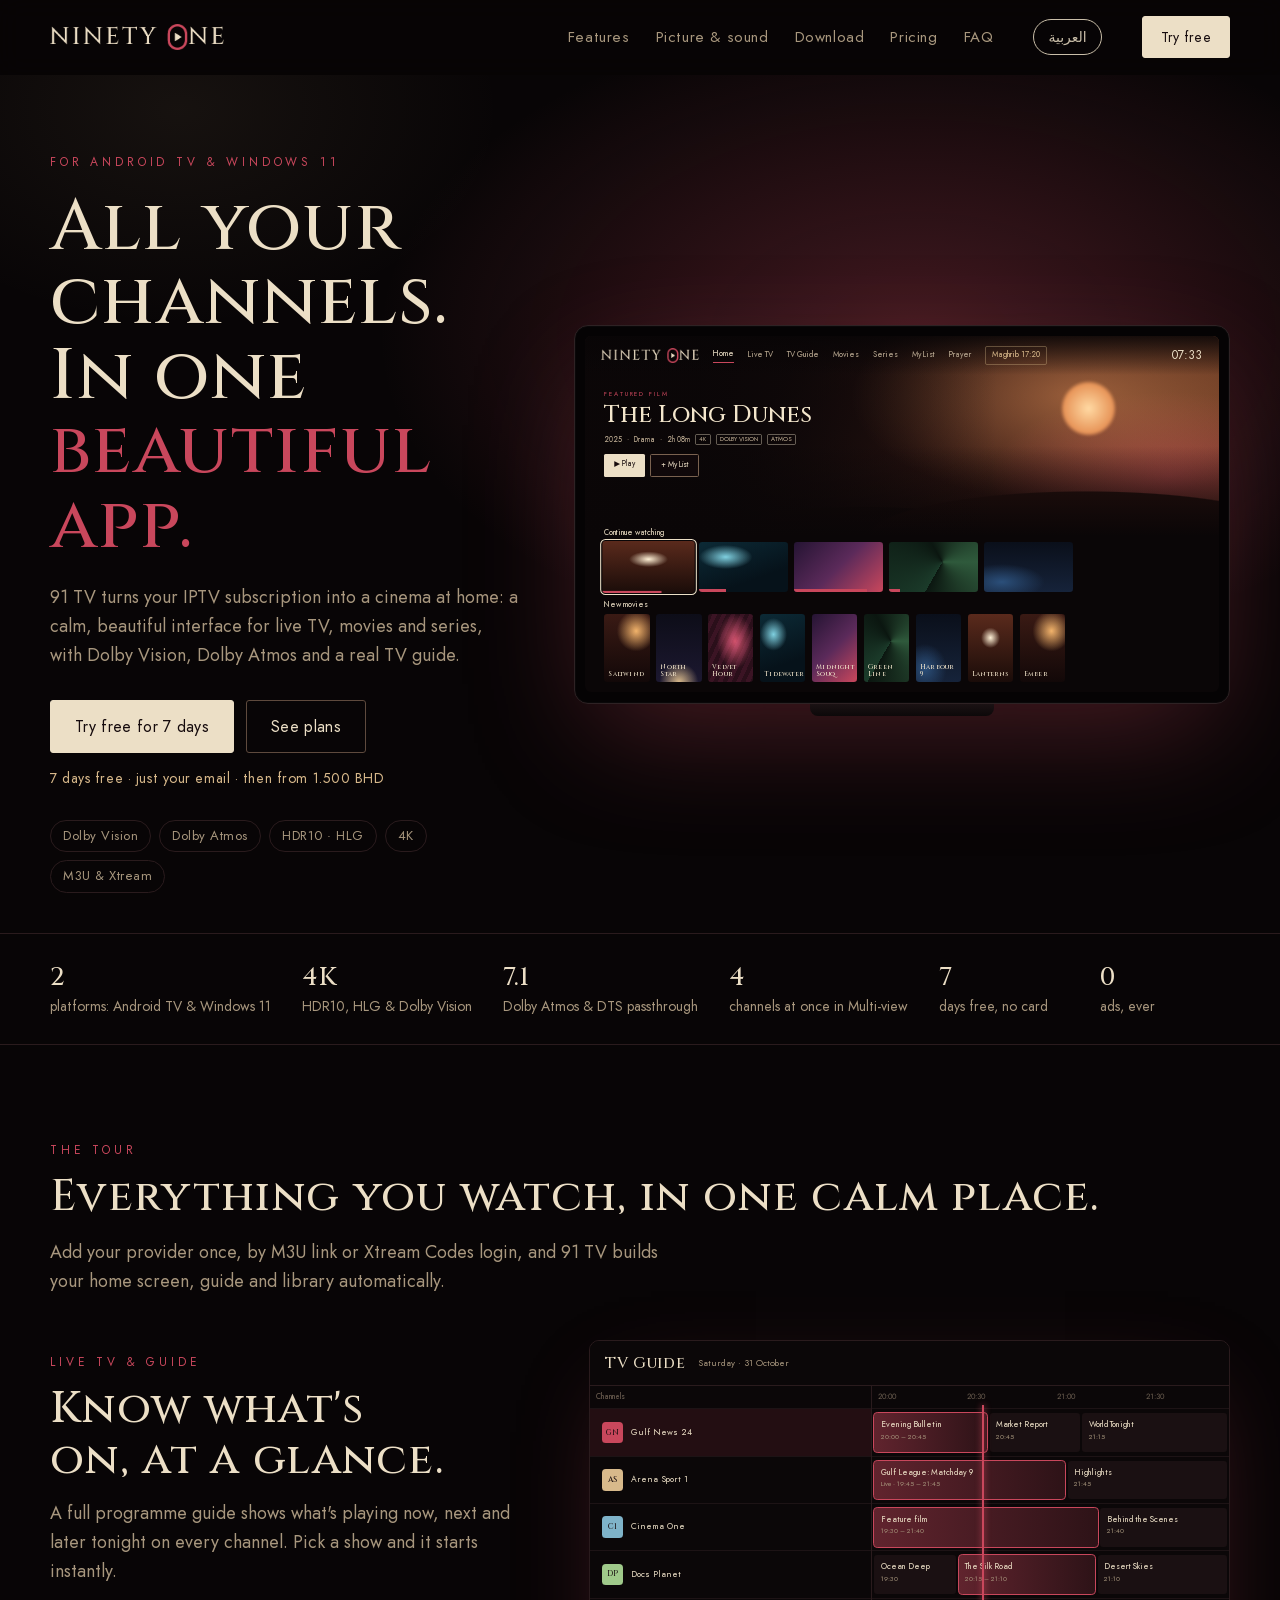
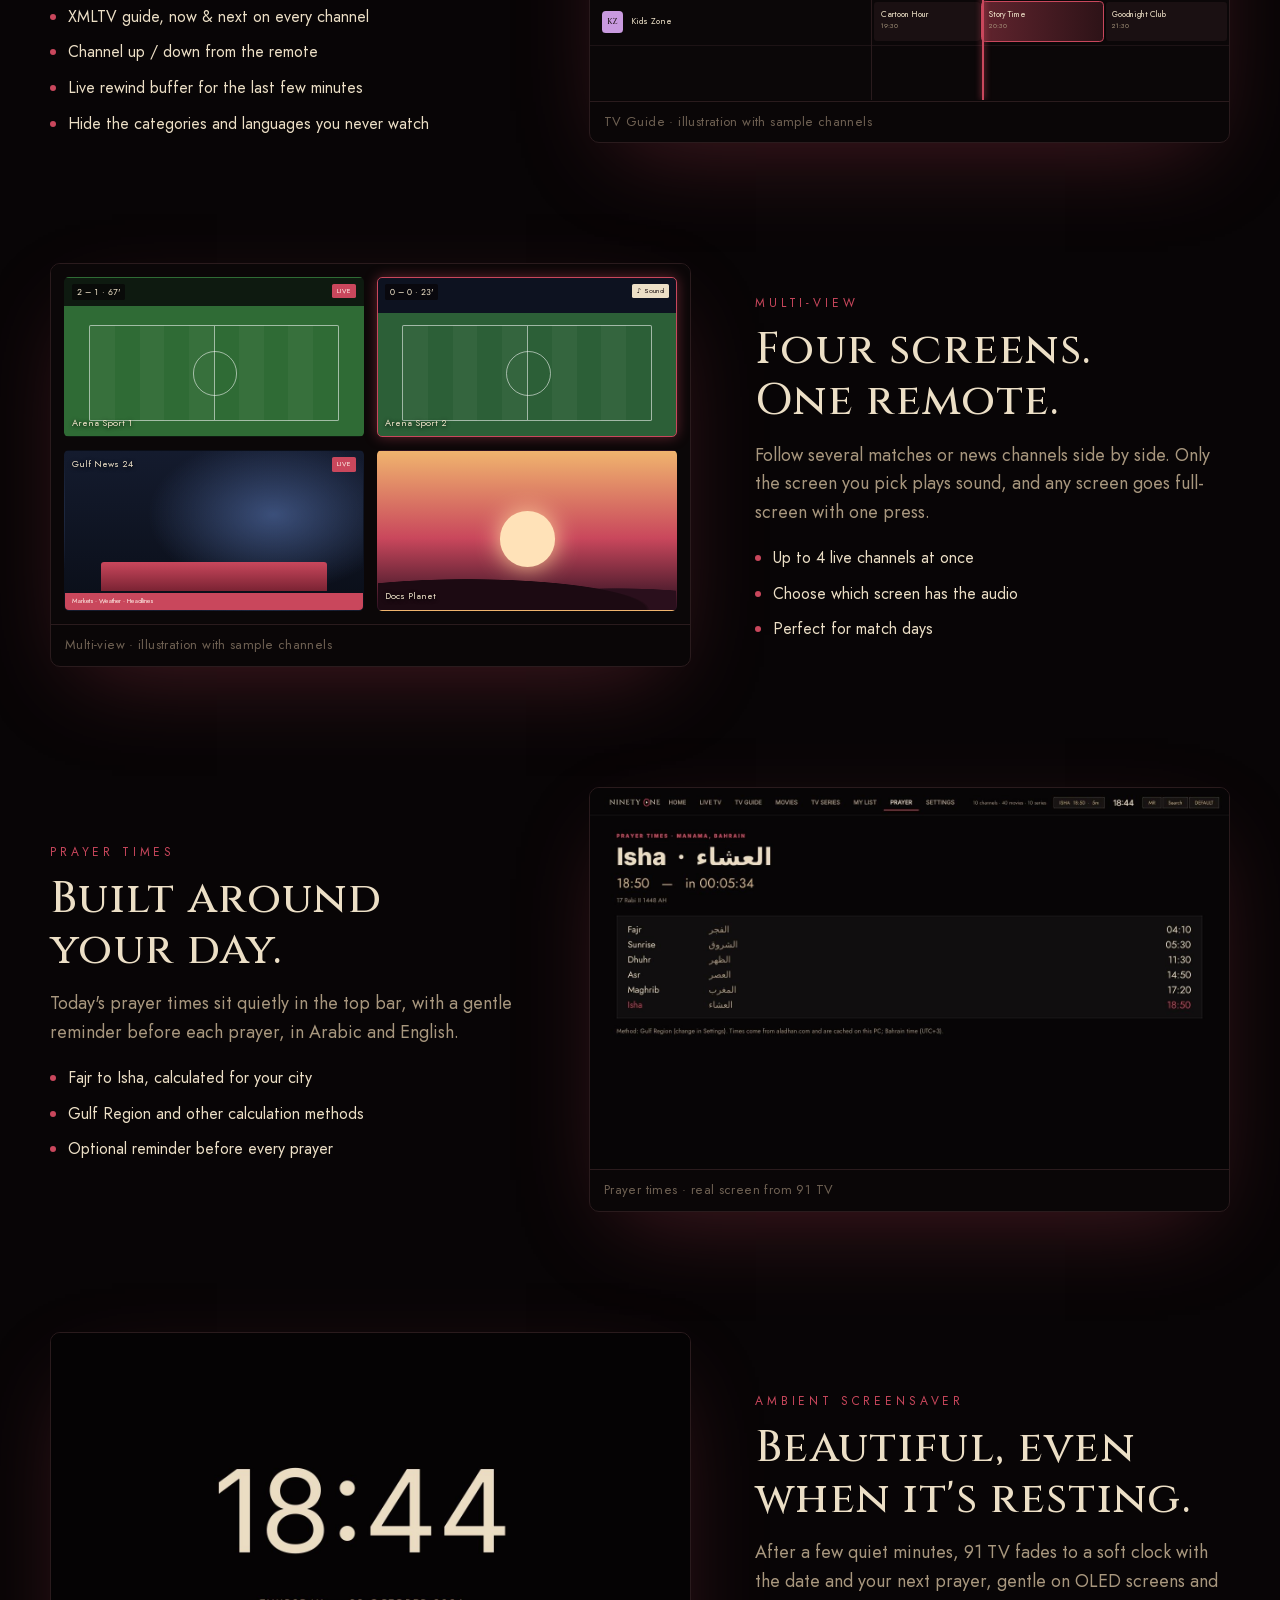
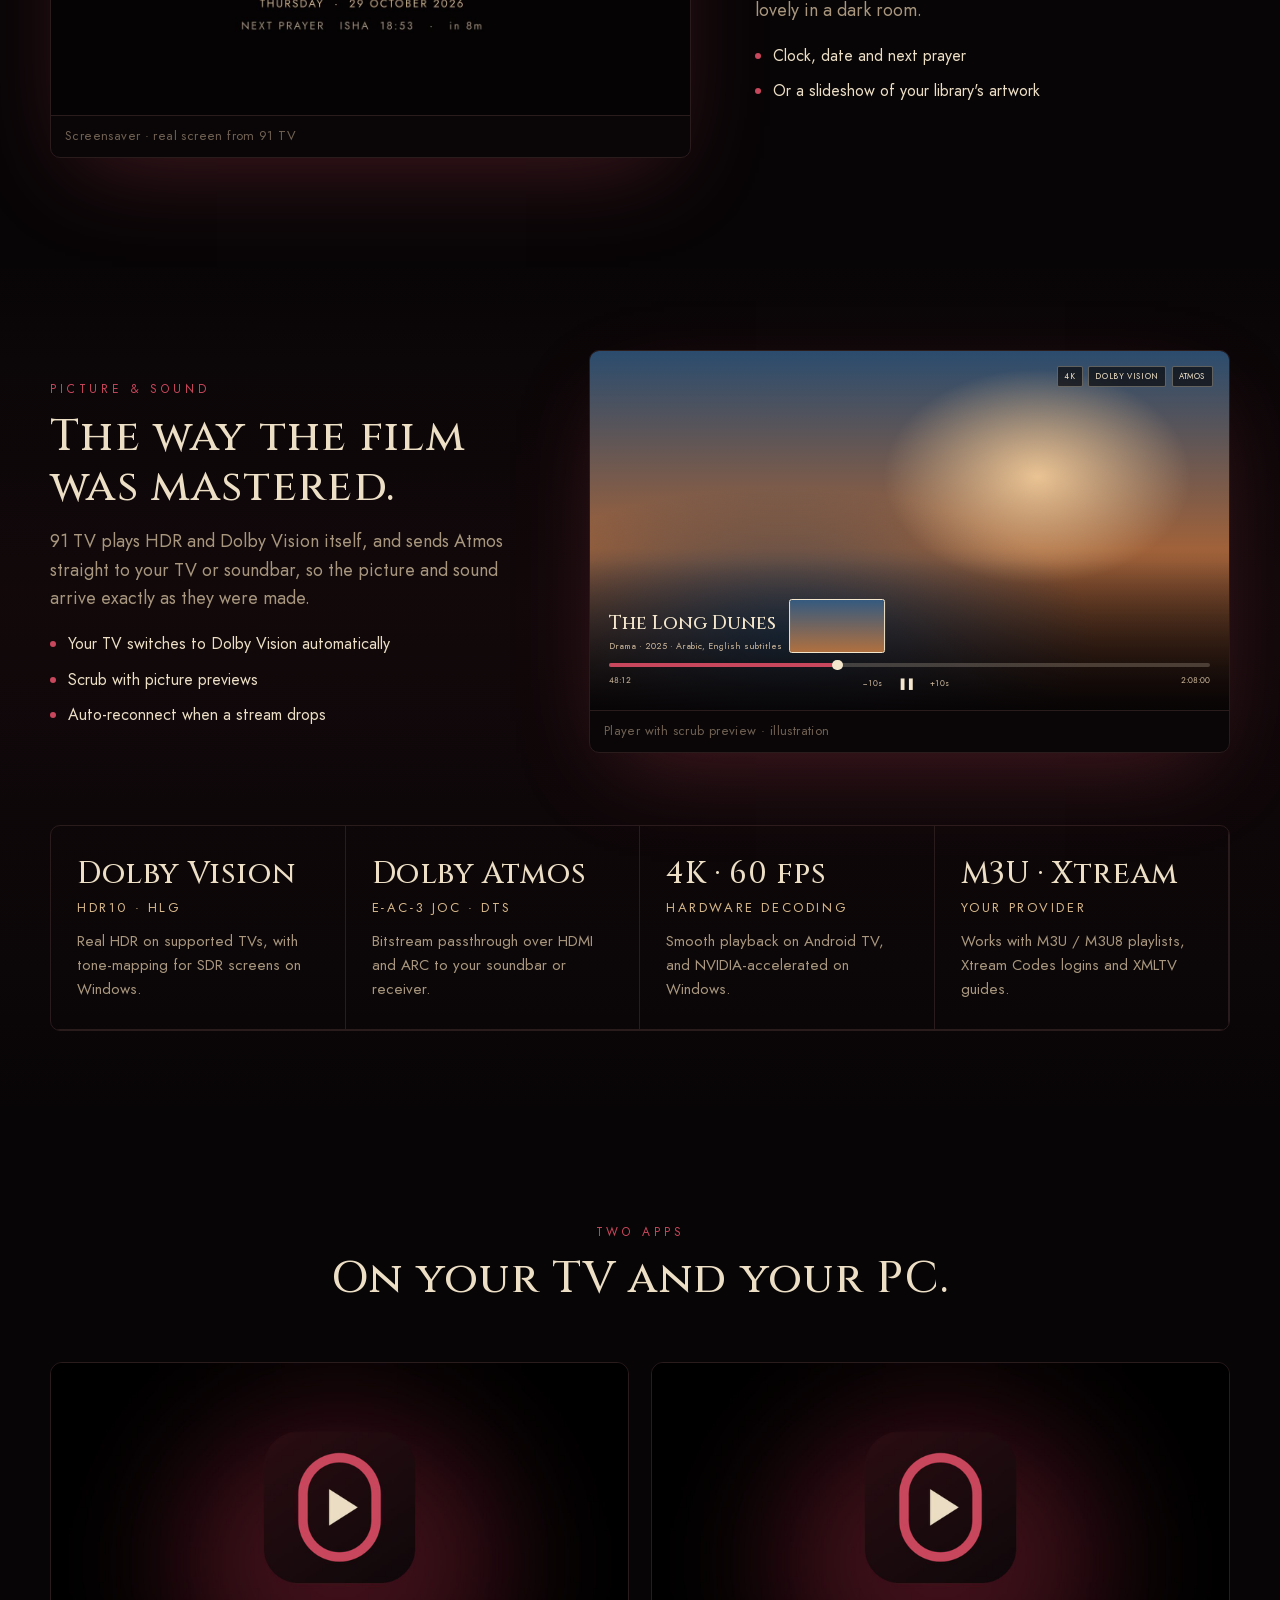
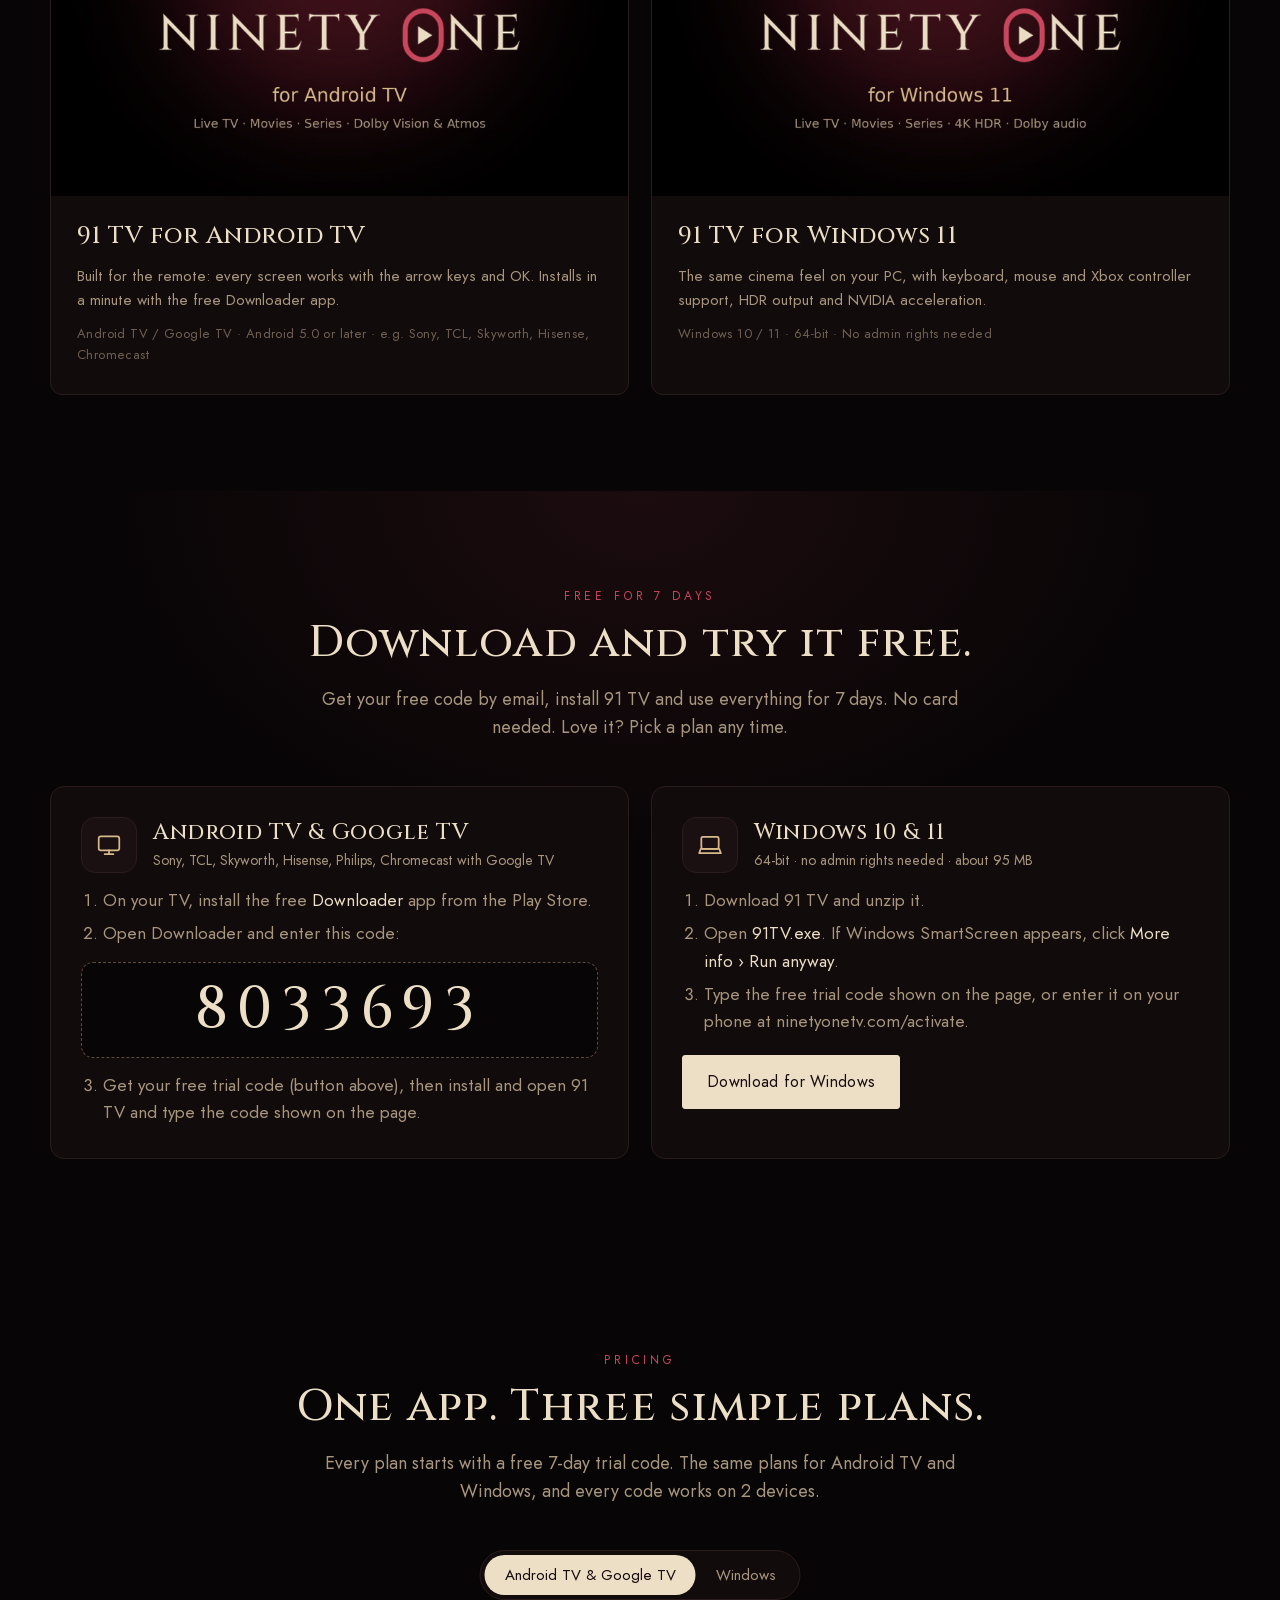
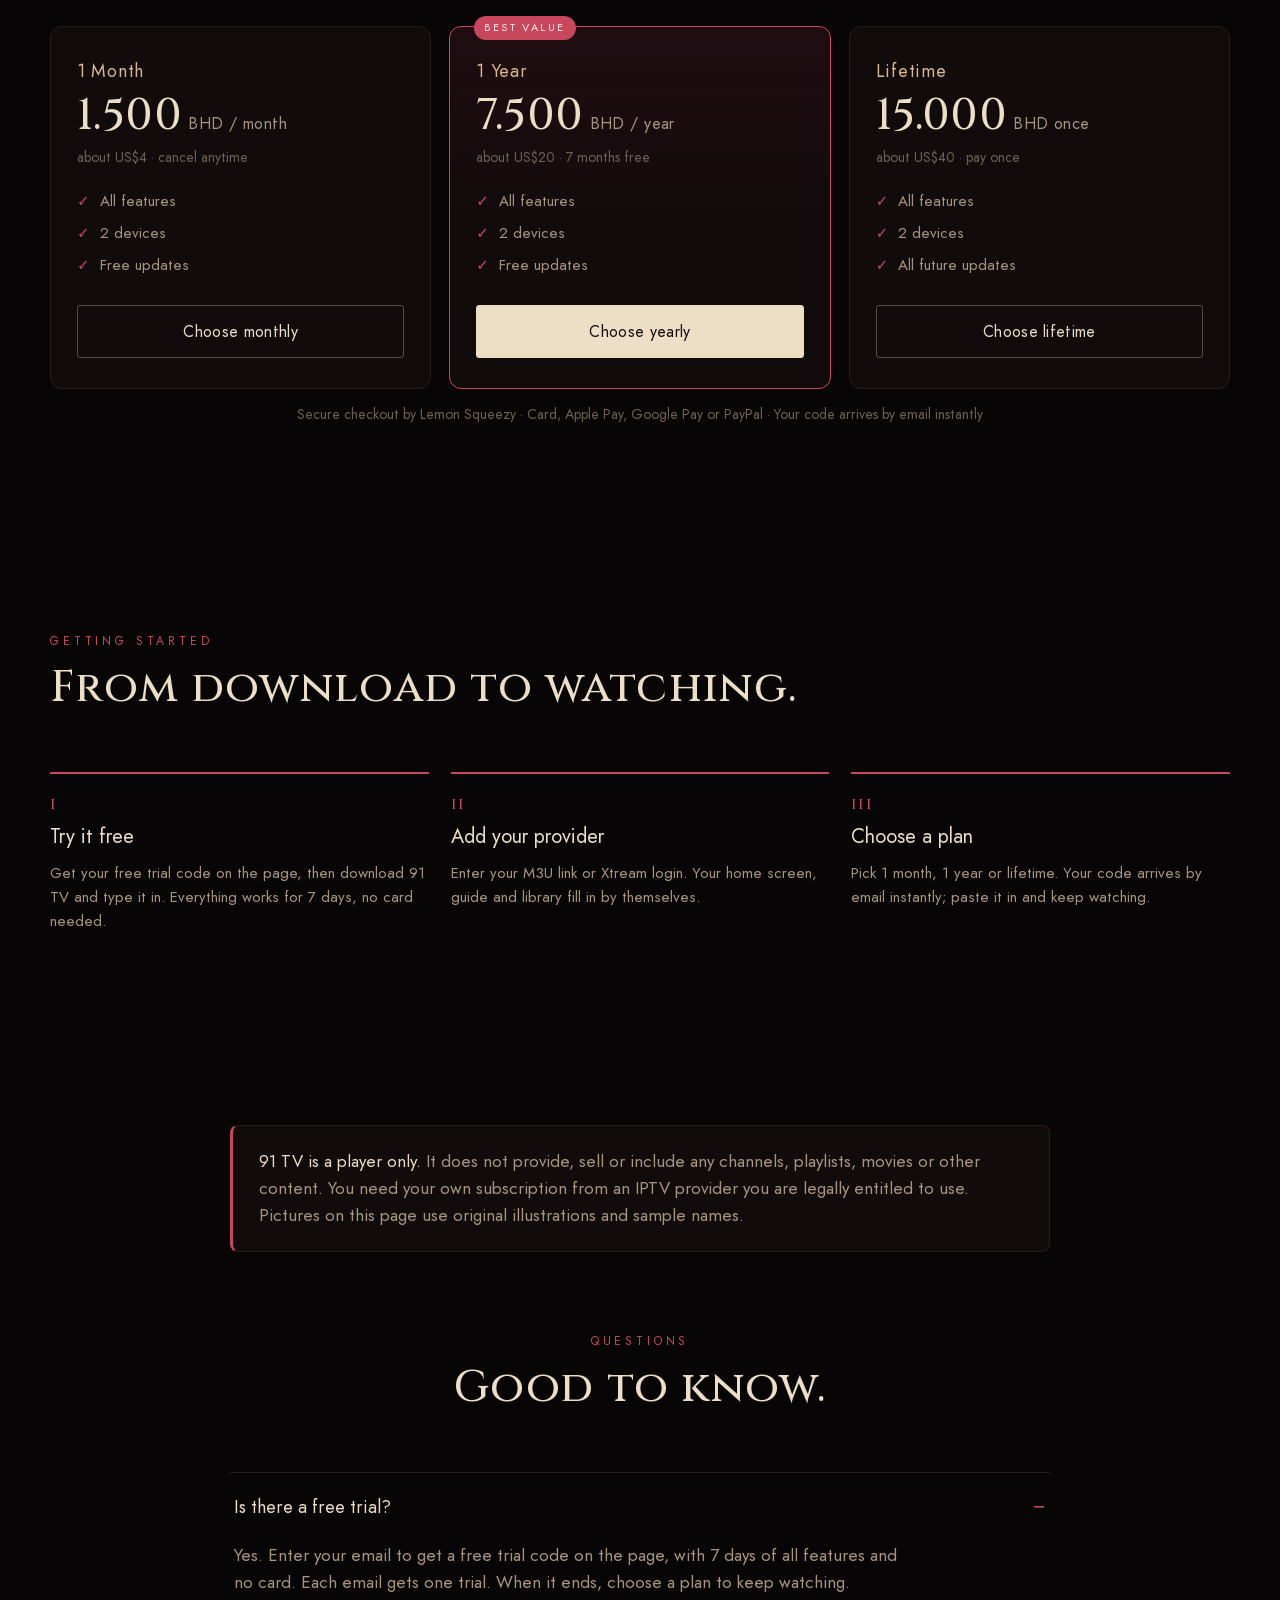
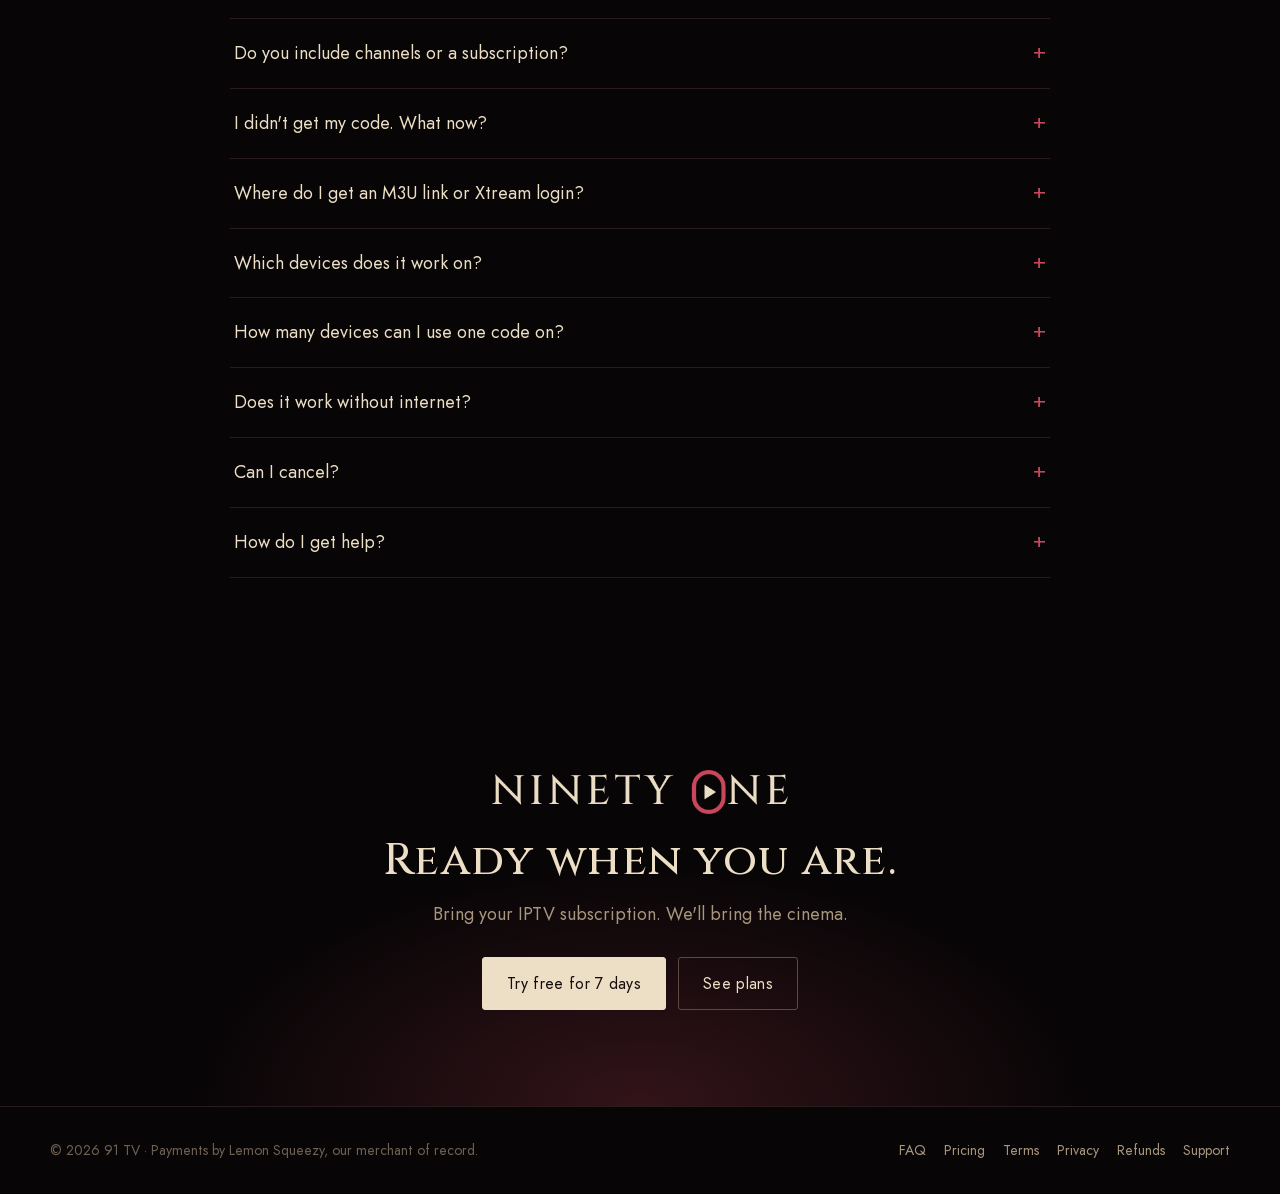
==== docs/index.html @ 2223fbf6 "Hero headline: option 1 Co-Authored-By: Claude Sonnet 5.5 <noreply@anthropic.com> Claude-Session: ht" ====
<!DOCTYPE html>

<html lang="en">
<head>
<meta charset="utf-8"/>
<meta content="width=device-width,initial-scale=1,viewport-fit=cover" name="viewport"/>
<title>91 TV</title>
<meta content="91 TV is a premium IPTV player for Android TV and Windows 11. Live TV, movies and series from your own provider, in Dolby Vision and Atmos. No channels included." name="description"/>
<meta content="91 TV – your IPTV, in its best light" property="og:title"/>
<meta content="A premium IPTV player for Android TV and Windows 11. Bring your own subscription." property="og:description"/>
<meta content="site/cover_tv.jpg" property="og:image"/>
<meta content="#080506" name="theme-color"/>
<link href="icon-192.png" rel="icon"/>
<link href="icon-180.png" rel="apple-touch-icon"/>
<link as="font" crossorigin="" href="site/fonts/cinzel.ttf" rel="preload" type="font/ttf"/>
<style>
@font-face{font-family:"Cinzel";src:url(site/fonts/cinzel.ttf) format("truetype");font-weight:400 900;font-display:swap}
@font-face{font-family:"Jost";src:url(site/fonts/jost.ttf) format("truetype");font-weight:100 900;font-display:swap}
/* Layout: a darkened screening room. Rose light leaks from behind each screen; sections read like a programme, top to bottom. */
:root{
  --bg:#080506; --surface:#120b0c; --raise:#1a1012; --line:#2a1b1d; --text:#ecdfc6; --muted:#a8977e; --dim:#6f6153; --gold:#d8b98b; --rose:#c9475c; --ink:#160b0d;
  --display:"Cinzel","Trajan Pro",Georgia,serif; --body:"Jost","Avenir Next","Segoe UI",system-ui,sans-serif;
  color-scheme:dark;
}
*{box-sizing:border-box}
html{scroll-behavior:smooth}
@media (prefers-reduced-motion:reduce){html{scroll-behavior:auto}*{animation:none!important;transition:none!important}}
body{margin:0;background:var(--bg);color:var(--text);font:400 17px/1.6 var(--body);-webkit-font-smoothing:antialiased}
img{max-width:100%;height:auto;display:block}
a{color:var(--gold)}
:focus-visible{outline:2px solid var(--rose);outline-offset:3px}
.gut{padding-left:max(20px,env(safe-area-inset-left,0px));padding-right:max(20px,env(safe-area-inset-right,0px))}
.wrap{max-width:1180px;margin:0 auto}
.btn{display:inline-flex;align-items:center;gap:8px;background:var(--text);color:var(--ink);text-decoration:none;font-weight:500;padding:13px 24px;border-radius:3px;letter-spacing:.02em;font-size:16px;border:1px solid var(--text);transition:transform .15s,filter .15s}
.btn:hover{filter:brightness(1.07);transform:translateY(-1px)}
.btn.ghost{background:transparent;color:var(--text);border-color:#5e4a3d}
.eyebrow{font-size:12px;letter-spacing:.32em;text-transform:uppercase;color:var(--rose);font-weight:500}
h1,h2,h3{text-wrap:balance}
h2{font:500 clamp(28px,4vw,44px)/1.15 var(--display);letter-spacing:.03em;margin:10px 0 14px}
.sub{color:var(--muted);max-width:58ch;font-size:18px;font-weight:300;margin:0}

/* nav */
.nav{position:sticky;top:0;z-index:20;background:rgba(8,5,6,.82);backdrop-filter:blur(12px);-webkit-backdrop-filter:blur(12px);border-bottom:1px solid transparent;padding-top:env(safe-area-inset-top,0px)}
.nav.scrolled{border-bottom-color:var(--line)}
.nav .wrap{display:flex;align-items:center;gap:28px;padding-block:16px}
.nav img{height:26px;width:auto}
.nav nav{display:flex;gap:26px;margin-left:auto}
.nav nav a{color:var(--muted);text-decoration:none;font-size:15px;letter-spacing:.04em}
.nav nav a:hover{color:var(--text)}
.nav .btn{padding:9px 18px;font-size:14px}
@media (max-width:820px){.nav nav{display:none}.nav .btn{margin-left:auto}}

/* hero */
.hero{position:relative;padding-block:72px 40px;overflow:hidden}
.hero::before{content:"";position:absolute;inset:-20% -10% auto;height:120%;background:radial-gradient(50% 45% at 68% 42%,rgba(201,71,92,.30),transparent 70%),radial-gradient(30% 30% at 20% 20%,rgba(216,185,139,.07),transparent 70%);pointer-events:none}
.hero .wrap{position:relative;display:grid;grid-template-columns:minmax(0,5fr) minmax(0,7fr);gap:56px;align-items:center}
.hero h1{font:600 clamp(40px,5.6vw,72px)/1.04 var(--display);letter-spacing:.02em;margin:16px 0 20px}
.hero h1 em{font-style:normal;color:var(--rose)}
.hero .sub{margin-bottom:30px}
.ctas{display:flex;gap:12px;flex-wrap:wrap}
.chips{display:flex;flex-wrap:wrap;gap:8px;margin-top:30px}
.chip{border:1px solid var(--line);color:var(--muted);font-size:13px;padding:5px 12px;border-radius:99px;letter-spacing:.04em}
@media (max-width:920px){.hero .wrap{grid-template-columns:1fr;gap:40px}.hero{padding-block:44px 24px}}

/* TV frame */
.tv{position:relative}
.tv .bezel{background:#050304;border:1px solid #2e2224;border-radius:14px;padding:10px;box-shadow:0 40px 120px -20px rgba(201,71,92,.35),0 0 0 1px rgba(255,255,255,.02) inset}
.tv .stand{width:28%;height:12px;margin:0 auto;background:linear-gradient(#1b1214,#0c0809);border-radius:0 0 8px 8px}
.screen{position:relative;aspect-ratio:16/9;border-radius:6px;overflow:hidden;background:#0a0607;container-type:inline-size}

/* mock: home screen */
.m-top{position:absolute;inset:0 0 auto;display:flex;align-items:center;gap:2.2cqw;padding:1.6cqw 2.6cqw;font-size:1.25cqw;color:#b9a891;z-index:3;background:linear-gradient(rgba(8,5,6,.85),transparent)}
.m-top b{font:600 2.1cqw var(--display);color:var(--text);letter-spacing:.06em}
.m-logo{height:2.3cqw;width:auto;display:block}
.m-top span.on{color:var(--text);border-bottom:.2cqw solid var(--rose);padding-bottom:.3cqw}
.m-top .clk{margin-left:auto;font:500 1.9cqw var(--body);color:var(--text)}
.m-top .pr{border:1px solid rgba(216,185,139,.35);color:var(--gold);padding:.3cqw 1cqw;border-radius:.3cqw}
.m-hero{position:absolute;inset:0 0 44% 0;background:
  radial-gradient(60% 90% at 78% 30%,rgba(232,150,90,.55),transparent 60%),
  radial-gradient(40% 60% at 92% 70%,rgba(201,71,92,.5),transparent 70%),
  linear-gradient(115deg,#140a0b 30%,#3a1a14 70%,#6b3a22 100%)}
.m-hero::after{content:"";position:absolute;inset:0;background:linear-gradient(90deg,rgba(10,6,7,.92) 18%,transparent 65%),linear-gradient(transparent 55%,#0a0607)}
.m-dune{position:absolute;right:0;bottom:0;width:70%;height:55%;background:radial-gradient(120% 100% at 70% 100%,#2a120e 40%,transparent 41%),radial-gradient(90% 80% at 20% 110%,#1d0d0b 45%,transparent 46%)}
.m-sun{position:absolute;right:16%;top:22%;width:9cqw;height:9cqw;border-radius:50%;background:radial-gradient(#ffd9a3,#e8965a 60%,transparent 70%);filter:blur(.2cqw)}
.m-feat{position:absolute;left:3cqw;top:8.4cqw;z-index:2;width:42%}
.m-feat .k{font-size:1cqw;letter-spacing:.3em;color:var(--rose);text-transform:uppercase}
.m-feat h4{font:600 3.8cqw/1.05 var(--display);margin:.6cqw 0 .8cqw;color:#f3e6cc}
.m-feat .meta{font-size:1.15cqw;color:#c9b79c;display:flex;gap:.8cqw;flex-wrap:wrap;align-items:center}
.m-feat .meta em{font-style:normal;border:1px solid rgba(236,223,198,.4);padding:0 .5cqw;border-radius:.25cqw;font-size:.95cqw}
.m-feat .bt{display:flex;gap:.8cqw;margin-top:1.4cqw}
.m-feat .bt span{font-size:1.2cqw;padding:.7cqw 1.6cqw;border-radius:.25cqw;background:#ecdfc6;color:#160b0d;font-weight:600}
.m-feat .bt span+span{background:rgba(20,10,12,.6);color:#ecdfc6;border:1px solid #7a6250;font-weight:400}
.m-rows{position:absolute;left:3cqw;right:0;bottom:1.6cqw;z-index:2}
.m-rows h5{margin:0 0 .6cqw;font:500 1.25cqw var(--body);color:var(--text)}
.m-row{display:flex;gap:1cqw}
.m-row + h5{margin-top:1.2cqw}
.m-wide{flex:0 0 14cqw;aspect-ratio:16/9;border-radius:.5cqw;position:relative;overflow:hidden}
.m-wide i{position:absolute;left:0;bottom:0;height:.35cqw;background:var(--rose)}
.m-wide.f{outline:.25cqw solid var(--text);outline-offset:.2cqw;transform:scale(1.04)}
.m-post{flex:0 0 7.2cqw;aspect-ratio:2/3;border-radius:.5cqw;position:relative;overflow:hidden;display:flex;align-items:flex-end;padding:.7cqw;font:600 1cqw/1.1 var(--display);color:#f3e6cc;letter-spacing:.03em}
/* original artwork, CSS only */
.a1{background:radial-gradient(70% 50% at 70% 25%,#f2b36b,transparent 60%),linear-gradient(#3a1a14,#120808)}
.a2{background:radial-gradient(50% 40% at 30% 30%,#7fd0e0,transparent 60%),linear-gradient(160deg,#0c2a36,#06121a 70%)}
.a3{background:repeating-linear-gradient(115deg,#2a0f1a 0 6%,#3b1424 6% 12%),radial-gradient(40% 40% at 60% 40%,#c9475c,transparent)}
.a3{background-blend-mode:screen}
.a4{background:radial-gradient(60% 40% at 50% 100%,#d8b98b,transparent 70%),linear-gradient(#0d0d18,#1c1830)}
.a5{background:conic-gradient(from 210deg at 60% 40%,#1b3b2a,#0b1610,#2f5a3c,#0b1610)}
.a6{background:radial-gradient(35% 25% at 50% 35%,#fff1d6,transparent 60%),linear-gradient(#5a2a1c,#1a0c09)}
.a7{background:linear-gradient(135deg,#251433 0%,#5b2a5a 50%,#c9475c 100%)}
.a8{background:radial-gradient(80% 60% at 20% 80%,#2b4f7a,transparent 60%),linear-gradient(#0a0f1a,#16233a)}

/* sections */
section{padding-block:96px}
.head{display:flex;flex-direction:column;gap:2px;margin-bottom:44px}
.head.center{align-items:center;text-align:center}

/* strip */
.strip{border-block:1px solid var(--line);padding-block:26px}
.strip .wrap{display:flex;justify-content:space-between;gap:24px;flex-wrap:wrap}
.strip .wrap > div{display:flex;flex-direction:column;min-width:130px}
.strip b{font:600 26px var(--display);letter-spacing:.02em;font-variant-numeric:tabular-nums}
.strip span{color:var(--muted);font-size:14px}

/* showcase rows */
.show{display:grid;grid-template-columns:minmax(0,1fr) minmax(0,1.35fr);gap:64px;align-items:center}
.show.flip{grid-template-columns:minmax(0,1.35fr) minmax(0,1fr)}
.show.flip .txt{order:2}
.show + .show{margin-top:120px}
.show .txt p{color:var(--muted);margin:0 0 18px;font-weight:300;font-size:18px}
.show ul{list-style:none;margin:0;padding:0;display:grid;gap:10px}
.show li{display:flex;gap:12px;align-items:baseline;color:var(--text);font-size:16px}
.show li::before{content:"";flex:0 0 6px;height:6px;border-radius:50%;background:var(--rose);transform:translateY(-2px)}
.frame{border-radius:10px;overflow:hidden;border:1px solid var(--line);box-shadow:0 30px 90px -30px rgba(201,71,92,.35);background:#0a0607}
.frame figcaption{font-size:13px;color:var(--dim);padding:10px 14px;border-top:1px solid var(--line);letter-spacing:.03em}
@media (max-width:900px){.show,.show.flip{grid-template-columns:1fr;gap:28px}.show.flip .txt{order:0}.show + .show{margin-top:80px}}

/* mock: guide */
.guide{aspect-ratio:16/9;container-type:inline-size;display:grid;grid-template-columns:22cqw 1fr;grid-template-rows:auto 1fr;font-size:1.35cqw;background:#0b0708}
.g-head{grid-column:1/-1;display:flex;align-items:center;gap:2cqw;padding:1.8cqw 2.4cqw;border-bottom:1px solid var(--line)}
.g-head b{font:600 2.4cqw var(--display);letter-spacing:.04em}
.g-head span{color:var(--muted);font-size:1.4cqw}
.g-chs{border-right:1px solid var(--line)}
.g-ch{font-size:1.35cqw;height:7.4cqw;display:flex;align-items:center;gap:1.2cqw;padding:0 1.8cqw;border-bottom:1px solid #1d1315;color:var(--text)}
.g-ch i{width:3.4cqw;height:3.4cqw;border-radius:.6cqw;display:grid;place-items:center;font:600 1.2cqw var(--display);font-style:normal;color:#160b0d}
.g-ch.on{background:rgba(201,71,92,.12)}
.g-grid{position:relative;overflow:hidden}
.g-times{display:grid;grid-template-columns:repeat(4,1fr);color:var(--dim);font-size:1.2cqw;padding:.8cqw 0;border-bottom:1px solid #1d1315;font-variant-numeric:tabular-nums}
.g-times span{padding-left:1cqw}
.g-row{height:7.4cqw;display:flex;gap:.4cqw;padding:.6cqw .4cqw;border-bottom:1px solid #1d1315}
.g-row div{background:var(--raise);border-radius:.5cqw;padding:.8cqw 1cqw;overflow:hidden;white-space:nowrap;text-overflow:ellipsis;font-size:1.3cqw;color:var(--text)}
.g-row div small{display:block;color:var(--muted);font-size:1.05cqw}
.g-row div.now{background:linear-gradient(90deg,rgba(201,71,92,.45),rgba(201,71,92,.18));outline:.15cqw solid var(--rose)}
.g-now{position:absolute;top:0;bottom:0;left:31%;width:.25cqw;background:var(--rose);box-shadow:0 0 1cqw var(--rose)}
.g-times + .g-now{top:3cqw}

/* mock: player OSD */
.player{position:relative;aspect-ratio:16/9;container-type:inline-size;overflow:hidden;background:
  radial-gradient(40% 50% at 70% 35%,rgba(255,214,160,.85),transparent 60%),
  radial-gradient(70% 60% at 30% 80%,rgba(30,60,90,.9),transparent 70%),
  linear-gradient(180deg,#2b4c6e,#a0623a 55%,#2a140e)}
.player::before{content:"";position:absolute;inset:auto 0 0;height:42%;background:linear-gradient(transparent,rgba(5,3,4,.92))}
.p-badges{position:absolute;top:2.4cqw;right:2.6cqw;display:flex;gap:.8cqw}
.p-badges span{font-size:1.25cqw;letter-spacing:.08em;padding:.45cqw 1cqw;border-radius:.3cqw;background:rgba(8,5,6,.65);border:1px solid rgba(236,223,198,.35);color:#f3e6cc;backdrop-filter:blur(4px)}
.p-osd{position:absolute;left:3cqw;right:3cqw;bottom:2.8cqw}
.p-osd h4{margin:0 0 .4cqw;font:600 3cqw var(--display);color:#f3e6cc}
.p-osd p{margin:0 0 1.6cqw;color:#cdb99d;font-size:1.4cqw}
.p-bar{height:.5cqw;background:rgba(236,223,198,.22);border-radius:1cqw;position:relative}
.p-bar i{position:absolute;inset:0 62% 0 0;background:var(--rose);border-radius:1cqw}
.p-bar b{position:absolute;left:38%;top:50%;width:1.6cqw;height:1.6cqw;margin:-.8cqw 0 0 -.8cqw;border-radius:50%;background:#f3e6cc}
.p-bar em{position:absolute;left:38%;bottom:2.2cqw;transform:translateX(-50%);width:15cqw;aspect-ratio:16/9;border-radius:.4cqw;border:.2cqw solid #f3e6cc;background:linear-gradient(180deg,#355a7f,#b0703f);font-style:normal}
.p-ctrl .pc{display:flex;gap:2.4cqw;align-items:center}.p-ctrl .pc b{font-size:1.8cqw;color:#f3e6cc;letter-spacing:-.2cqw}
.p-ctrl{display:flex;justify-content:space-between;margin-top:1.2cqw;color:#cdb99d;font-size:1.3cqw;font-variant-numeric:tabular-nums}


/* mock: multi-view */
.multi{aspect-ratio:16/9;container-type:inline-size;display:grid;grid-template-columns:1fr 1fr;grid-template-rows:1fr 1fr;gap:1cqw;padding:1cqw;background:#0b0708}
.mv{position:relative;border-radius:.8cqw;overflow:hidden;border:.2cqw solid transparent}
.mv.on{border-color:var(--rose);box-shadow:0 0 2cqw rgba(201,71,92,.45)}
.mv .lb{position:absolute;left:1.2cqw;bottom:1cqw;z-index:2;font-size:1.5cqw;color:#f3e6cc;text-shadow:0 1px 4px #000}
.mv .live,.mv .snd{position:absolute;right:1.2cqw;top:1cqw;z-index:2;font-size:1.1cqw;letter-spacing:.12em;padding:.3cqw .8cqw;border-radius:.3cqw;background:var(--rose);color:#fff3ea}
.mv .snd{background:#ecdfc6;color:#160b0d;letter-spacing:.04em}
.mv .score{position:absolute;left:1.2cqw;top:1cqw;z-index:2;font:600 1.4cqw var(--body);background:rgba(8,5,6,.7);color:#f3e6cc;padding:.3cqw .8cqw;border-radius:.3cqw;font-variant-numeric:tabular-nums}
.s1,.s2{background:linear-gradient(180deg,#0e1a10 0 18%,#2f6b35 18% 100%)}
.s2{background:linear-gradient(180deg,#0d1220 0 22%,#2c5f37 22% 100%)}
.pitch{position:absolute;inset:30% 8% 10%;border:.18cqw solid rgba(255,255,255,.55);border-radius:.3cqw;background:repeating-linear-gradient(90deg,rgba(255,255,255,.04) 0 10%,transparent 10% 20%)}
.pitch::before{content:"";position:absolute;left:50%;top:0;bottom:0;border-left:.18cqw solid rgba(255,255,255,.55)}
.pitch::after{content:"";position:absolute;left:50%;top:50%;width:7cqw;height:7cqw;margin:-3.5cqw 0 0 -3.5cqw;border:.18cqw solid rgba(255,255,255,.55);border-radius:50%}
.s3{background:radial-gradient(60% 70% at 70% 40%,#3b4f7a,transparent 70%),linear-gradient(#141b2e,#0a0e18)}
.desk{position:absolute;left:12%;right:12%;bottom:22%;height:18%;background:linear-gradient(#c9475c,#7a2333);border-radius:.5cqw .5cqw 0 0}
.ticker{position:absolute;left:0;right:0;bottom:0;z-index:1;background:#c9475c;color:#fff3ea;font-size:1.1cqw;padding:.5cqw 1.2cqw}
.s3 .lb{bottom:auto;top:1cqw}
.s3 .desk{bottom:12%}
.s4{background:linear-gradient(180deg,#f0b46e,#c9475c 55%,#2a1020)}
.sun2{position:absolute;left:50%;top:38%;width:9cqw;height:9cqw;margin-left:-4.5cqw;border-radius:50%;background:#ffe2b8;box-shadow:0 0 4cqw #ffd39a}
.s4::after{content:"";position:absolute;left:0;right:0;bottom:0;height:38%;background:radial-gradient(120% 100% at 30% 100%,#1c0a12 50%,transparent 51%),radial-gradient(100% 90% at 80% 110%,#2a0f1c 50%,transparent 51%)}

/* download */
.trialnote{color:var(--gold);font-size:14px;letter-spacing:.04em;margin:14px 0 0}
.dl{background:radial-gradient(60% 70% at 50% 0%,rgba(201,71,92,.10),transparent 70%)}
.dlgrid{display:grid;grid-template-columns:repeat(auto-fit,minmax(min(100%,420px),1fr));gap:22px}
.dlcard{border:1px solid var(--line);border-radius:14px;background:var(--surface);padding:30px 30px 32px;display:flex;flex-direction:column;gap:14px;min-width:0}
.dlhead{display:flex;gap:16px;align-items:center}
.dlicon{color:var(--gold);width:56px;height:56px;border-radius:14px;background:var(--raise);border:1px solid var(--line);display:grid;place-items:center;flex:0 0 56px}
.dlcard h3{margin:0;font:500 22px var(--display);letter-spacing:.03em}
.dlcard p{margin:2px 0 0;color:var(--muted);font-size:14px}
.dlcard ol{margin:0;padding-left:22px;color:var(--muted);display:grid;gap:6px}
.dlcard ol b{color:var(--text);font-weight:500}
.dlcard .btn{align-self:flex-start;margin-top:6px}
.btn.soon{opacity:.6;cursor:default;pointer-events:none}
.bigcode{font:600 clamp(40px,7vw,58px)/1 var(--display);letter-spacing:.16em;color:var(--text);text-align:center;padding:18px;border:1px dashed #5e4a3d;border-radius:12px;background:var(--bg);font-variant-numeric:tabular-nums}

/* specs */
.specs{display:grid;grid-template-columns:repeat(auto-fit,minmax(min(100%,250px),1fr));border:1px solid var(--line);border-radius:10px;overflow:hidden}
.spec{padding:28px 26px;border-right:1px solid var(--line);border-bottom:1px solid var(--line);min-width:0}
.spec .v{font:600 30px var(--display);color:var(--text);letter-spacing:.02em}
.spec .l{color:var(--gold);font-size:13px;letter-spacing:.2em;text-transform:uppercase;margin:4px 0 10px}
.spec p{margin:0;color:var(--muted);font-size:15px}

/* devices */
.devices{display:grid;grid-template-columns:repeat(auto-fit,minmax(min(100%,420px),1fr));gap:22px}
.device{border:1px solid var(--line);border-radius:12px;overflow:hidden;background:var(--surface);display:flex;flex-direction:column}
.device .body{padding:24px 26px 28px;display:flex;flex-direction:column;gap:12px;flex:1}
.device h3{margin:0;font:500 24px var(--display);letter-spacing:.03em}
.device p{margin:0;color:var(--muted);font-size:15px}
.device .req{font-size:13px;color:var(--dim);letter-spacing:.03em}

/* pricing */
.plans{display:grid;grid-template-columns:repeat(3,minmax(0,1fr));gap:18px}
@media (max-width:800px){.plans{grid-template-columns:1fr}}
.plan{border:1px solid var(--line);border-radius:12px;padding:30px 26px;background:var(--surface);display:flex;flex-direction:column;gap:6px;position:relative}
.plan.best{border-color:var(--rose);background:linear-gradient(180deg,rgba(201,71,92,.12),var(--surface) 55%)}
.plan .tag{position:absolute;top:-11px;left:24px;background:var(--rose);color:#fff3ea;font-size:11px;letter-spacing:.22em;text-transform:uppercase;padding:3px 10px;border-radius:99px}
.plan h3{margin:0;font-weight:500;color:var(--gold);font-size:18px;letter-spacing:.04em}
.plan .amt{font:600 44px/1.1 var(--display);font-variant-numeric:tabular-nums;letter-spacing:.01em}
.plan .amt small{font:400 16px var(--body);color:var(--muted);margin-left:6px}
.plan .usd{color:var(--dim);font-size:14px}
.plan ul{list-style:none;padding:0;margin:14px 0 0;display:grid;gap:8px;color:var(--muted);font-size:15px}

.plat{display:inline-flex;margin:0 auto 26px;border:1px solid var(--line);border-radius:99px;padding:4px;background:var(--surface);position:relative;left:50%;transform:translateX(-50%)}
.plat button{font:500 15px var(--body);color:var(--muted);background:none;border:0;border-radius:99px;padding:9px 20px;cursor:pointer;transition:background .2s,color .2s}
.plat button.on{background:var(--text);color:var(--ink)}
.plan .buyplan{margin-top:auto;justify-content:center;width:100%}
.plan ul{margin-bottom:22px}
.plan:not(.best) .buyplan{background:transparent;color:var(--text);border:1px solid #5e4a3d}
@media (max-width:520px){.plat button{padding:9px 12px;font-size:14px}}
.plan li::before{content:"✓";color:var(--rose);margin-right:10px}
.buyrow{display:grid;grid-template-columns:repeat(auto-fit,minmax(min(100%,320px),1fr));gap:16px;margin-top:22px}
.buyrow a{justify-content:center;padding:16px}
.small{color:var(--dim);font-size:14px;text-align:center;margin-top:14px}

/* steps */
.steps{display:grid;grid-template-columns:repeat(3,minmax(0,1fr));gap:22px}
@media (max-width:820px){.steps{grid-template-columns:1fr}}
.step{border-top:2px solid var(--rose);padding-top:20px}
.step .n{font:600 15px var(--display);color:var(--rose);letter-spacing:.14em}
.step h3{margin:6px 0 8px;font-weight:500;font-size:20px}
.step p{margin:0;color:var(--muted);font-size:15px}
.code{display:inline-block;font:600 22px var(--display);letter-spacing:.12em;color:var(--text);background:var(--raise);border:1px solid var(--line);padding:4px 12px;border-radius:6px;margin-top:6px;font-variant-numeric:tabular-nums}

/* note + faq */
.note{border:1px solid var(--line);border-left:3px solid var(--rose);background:var(--surface);border-radius:8px;padding:22px 26px;color:var(--muted);max-width:820px;margin:0 auto}
.note b{color:var(--text);font-weight:500}
.faq{max-width:820px;margin:0 auto;border-top:1px solid var(--line)}
.faq details{border-bottom:1px solid var(--line)}
.faq summary{cursor:pointer;list-style:none;padding:20px 4px;font-size:18px;display:flex;justify-content:space-between;gap:16px}
.faq summary::-webkit-details-marker{display:none}
.faq summary::after{content:"+";color:var(--rose);font-size:22px;line-height:1}
.faq details[open] summary::after{content:"−"}
.faq details p{margin:0 4px 22px;color:var(--muted);max-width:68ch}

/* final */
.final{text-align:center;background:radial-gradient(50% 80% at 50% 100%,rgba(201,71,92,.22),transparent 70%)}
.final img{height:44px;width:auto;margin:0 auto 22px}
footer{border-top:1px solid var(--line);color:var(--dim);font-size:14px;padding-block:32px calc(32px + env(safe-area-inset-bottom,0px))}
footer .wrap{display:flex;justify-content:space-between;gap:16px;flex-wrap:wrap}
footer a{color:var(--muted);text-decoration:none;margin-left:18px}
</style>
</head>
<body>
<header class="nav gut" id="top">
<div class="wrap">
<a href="#top"><img alt="91 TV" height="26" src="wordmark.png" width="190"/></a>
<nav><a data-ar="المزايا" href="#features">Features</a><a data-ar="الصورة والصوت" href="#picture">Picture &amp; sound</a><a data-ar="التحميل" href="#download">Download</a><a data-ar="الأسعار" href="#pricing">Pricing</a><a data-ar="الأسئلة الشائعة" href="#faq">FAQ</a></nav>
<button aria-label="Switch language" id="lang" type="button">العربية</button><a class="btn" data-ar="جرّب مجانًا" href="/trial/">Try free</a>
</div>
</header>
<section class="hero gut">
<div class="wrap">
<div>
<span class="eyebrow" data-ar="لأجهزة &lt;bdi&gt;Android TV&lt;/bdi&gt; و &lt;bdi&gt;Windows 11&lt;/bdi&gt;">For Android TV &amp; Windows 11</span>
<h1 data-ar="جميع قنواتك. في تطبيق &lt;em&gt;واحد أنيق.&lt;/em&gt;">All your channels. In one <em>beautiful app.</em></h1>
<p class="sub" data-ar="يحوّل &lt;bdi&gt;91 TV&lt;/bdi&gt; اشتراك &lt;bdi&gt;IPTV&lt;/bdi&gt; الخاص بك إلى سينما في بيتك: واجهة هادئة وجميلة للبث المباشر والأفلام والمسلسلات، مع &lt;bdi&gt;Dolby Vision&lt;/bdi&gt; و &lt;bdi&gt;Dolby Atmos&lt;/bdi&gt; ودليل برامج حقيقي.">91 TV turns your IPTV subscription into a cinema at home: a calm, beautiful interface for live TV, movies and series, with Dolby Vision, Dolby Atmos and a real TV guide.</p>
<div class="ctas"><a class="btn" data-ar="جرّب مجانًا لمدة &lt;bdi&gt;7&lt;/bdi&gt; أيام" href="/trial/">Try free for 7 days</a><a class="btn ghost" data-ar="شاهد الخطط" href="#pricing">See plans</a></div>
<p class="trialnote" data-ar="&lt;bdi&gt;7&lt;/bdi&gt; أيام مجانًا · بريدك الإلكتروني فقط · ثم ابتداءً من &lt;bdi&gt;1.500&lt;/bdi&gt; د.ب">7 days free · just your email · then from 1.500 BHD</p>
<div class="chips"><span class="chip">Dolby Vision</span><span class="chip">Dolby Atmos</span><span class="chip">HDR10 · HLG</span><span class="chip">4K</span><span class="chip">M3U &amp; Xtream</span></div>
</div>
<div aria-label="91 TV home screen" class="tv">
<div class="bezel"><div class="screen">
<div class="m-top"><img alt="91 TV" class="m-logo" src="wordmark.png"/><span class="on">Home</span><span>Live TV</span><span>TV Guide</span><span>Movies</span><span>Series</span><span>My List</span><span>Prayer</span><span class="pr">Maghrib 17:20</span><span class="clk" id="clk">20:45</span></div>
<div class="m-hero"><div class="m-sun"></div><div class="m-dune"></div></div>
<div class="m-feat"><div class="k">Featured film</div><h4>The Long Dunes</h4><div class="meta"><span>2025</span><span>·</span><span>Drama</span><span>·</span><span>2h 08m</span><em>4K</em><em>DOLBY VISION</em><em>ATMOS</em></div><div class="bt"><span>▶ Play</span><span>+ My List</span></div></div>
<div class="m-rows">
<h5>Continue watching</h5>
<div class="m-row"><div class="m-wide a6 f"><i style="width:64%"></i></div><div class="m-wide a2"><i style="width:30%"></i></div><div class="m-wide a7"><i style="width:82%"></i></div><div class="m-wide a5"><i style="width:12%"></i></div><div class="m-wide a8"></div></div>
<h5>New movies</h5>
<div class="m-row"><div class="m-post a1">Saltwind</div><div class="m-post a4">North Star</div><div class="m-post a3">Velvet Hour</div><div class="m-post a2">Tidewater</div><div class="m-post a7">Midnight Souq</div><div class="m-post a5">Green Line</div><div class="m-post a8">Harbour 9</div><div class="m-post a6">Lanterns</div><div class="m-post a1">Ember</div></div>
</div>
</div></div>
<div class="stand"></div>
</div>
</div>
</section>
<div class="strip gut">
<div class="wrap">
<div><b>2</b><span data-ar="منصتان: &lt;bdi&gt;Android TV&lt;/bdi&gt; و &lt;bdi&gt;Windows 11&lt;/bdi&gt;">platforms: Android TV &amp; Windows 11</span></div>
<div><b>4K</b><span>HDR10, HLG &amp; Dolby Vision</span></div>
<div><b>7.1</b><span data-ar="تمرير &lt;bdi&gt;Dolby Atmos&lt;/bdi&gt; و &lt;bdi&gt;DTS&lt;/bdi&gt;">Dolby Atmos &amp; DTS passthrough</span></div>
<div><b>4</b><span data-ar="قنوات في وقت واحد بالعرض المتعدد">channels at once in Multi-view</span></div>
<div><b>7</b><span data-ar="أيام مجانًا بدون بطاقة">days free, no card</span></div>
<div><b>0</b><span data-ar="إعلانات، أبدًا">ads, ever</span></div>
</div>
</div>
<main>
<section class="gut" id="features">
<div class="wrap">
<div class="head"><span class="eyebrow" data-ar="جولة في التطبيق">The tour</span><h2 data-ar="كل ما تشاهده، في مكان واحد هادئ.">Everything you watch, in one calm place.</h2><p class="sub" data-ar="أضف مزوّد الخدمة مرة واحدة برابط &lt;bdi&gt;M3U&lt;/bdi&gt; أو ببيانات &lt;bdi&gt;Xtream Codes&lt;/bdi&gt;، وسيبني &lt;bdi&gt;91 TV&lt;/bdi&gt; شاشتك الرئيسية والدليل والمكتبة تلقائيًا.">Add your provider once, by M3U link or Xtream Codes login, and 91 TV builds your home screen, guide and library automatically.</p></div>
<div class="show">
<div class="txt">
<span class="eyebrow" data-ar="البث المباشر والدليل">Live TV &amp; guide</span>
<h2 data-ar="اعرف ما يُعرض، بنظرة واحدة.">Know what's on, at a glance.</h2>
<p data-ar="يعرض دليل البرامج الكامل ما يُعرض الآن وما بعده وما يُعرض لاحقًا الليلة على كل قناة. اختر برنامجًا ويبدأ فورًا.">A full programme guide shows what's playing now, next and later tonight on every channel. Pick a show and it starts instantly.</p>
<ul><li data-ar="دليل &lt;bdi&gt;XMLTV&lt;/bdi&gt;: الآن والتالي على كل قناة">XMLTV guide, now &amp; next on every channel</li><li data-ar="تبديل القنوات بالأعلى والأسفل من جهاز التحكم">Channel up / down from the remote</li><li data-ar="إرجاع البث المباشر لآخر بضع دقائق">Live rewind buffer for the last few minutes</li><li data-ar="أخفِ الفئات واللغات التي لا تشاهدها">Hide the categories and languages you never watch</li></ul>
</div>
<figure class="frame" style="margin:0">
<div aria-label="TV guide" class="guide">
<div class="g-head"><b>TV Guide</b><span>Saturday · 31 October</span></div>
<div class="g-chs">
<div class="g-times" style="grid-template-columns:1fr"><span>Channels</span></div>
<div class="g-ch on"><i style="background:#c9475c">GN</i>Gulf News 24</div>
<div class="g-ch"><i style="background:#d8b98b">AS</i>Arena Sport 1</div>
<div class="g-ch"><i style="background:#7fb3c9">C1</i>Cinema One</div>
<div class="g-ch"><i style="background:#9fc98a">DP</i>Docs Planet</div>
<div class="g-ch"><i style="background:#c99adf">KZ</i>Kids Zone</div>
</div>
<div class="g-grid">
<div class="g-times"><span>20:00</span><span>20:30</span><span>21:00</span><span>21:30</span></div>
<div class="g-now"></div>
<div class="g-row"><div class="now" style="flex:1.3">Evening Bulletin<small>20:00 – 20:45</small></div><div style="flex:1">Market Report<small>20:45</small></div><div style="flex:1.7">World Tonight<small>21:15</small></div></div>
<div class="g-row"><div class="now" style="flex:2.2">Gulf League: Matchday 9<small>Live · 19:45 – 21:45</small></div><div style="flex:1.8">Highlights<small>21:45</small></div></div>
<div class="g-row"><div class="now" style="flex:2.6">Feature film<small>19:30 – 21:40</small></div><div style="flex:1.4">Behind the Scenes<small>21:40</small></div></div>
<div class="g-row"><div style="flex:.9">Ocean Deep<small>19:30</small></div><div class="now" style="flex:1.6">The Silk Road<small>20:15 – 21:10</small></div><div style="flex:1.5">Desert Skies<small>21:10</small></div></div>
<div class="g-row"><div style="flex:1.2">Cartoon Hour<small>19:30</small></div><div class="now" style="flex:1.4">Story Time<small>20:30</small></div><div style="flex:1.4">Goodnight Club<small>21:30</small></div></div>
</div>
</div>
<figcaption data-ar="دليل البرامج · رسم توضيحي بقنوات تجريبية">TV Guide · illustration with sample channels</figcaption>
</figure>
</div>
<div class="show flip">
<div class="txt">
<span class="eyebrow" data-ar="العرض المتعدد">Multi-view</span>
<h2 data-ar="أربع شاشات. جهاز تحكم واحد.">Four screens. One remote.</h2>
<p data-ar="تابع عدة مباريات أو قنوات إخبارية جنبًا إلى جنب. الصوت يعمل فقط على الشاشة التي تختارها، ويمكن تكبير أي شاشة بضغطة واحدة.">Follow several matches or news channels side by side. Only the screen you pick plays sound, and any screen goes full-screen with one press.</p>
<ul><li data-ar="حتى &lt;bdi&gt;4&lt;/bdi&gt; قنوات مباشرة في وقت واحد">Up to 4 live channels at once</li><li data-ar="اختر الشاشة التي يصدر منها الصوت">Choose which screen has the audio</li><li data-ar="مثالي لأيام المباريات">Perfect for match days</li></ul>
</div>
<figure class="frame" style="margin:0">
<div aria-label="Multi-view with four live channels" class="multi">
<div class="mv s1"><span class="lb">Arena Sport 1</span><span class="live">LIVE</span><div class="pitch"></div><span class="score">2 – 1 · 67'</span></div>
<div class="mv s2 on"><span class="lb">Arena Sport 2</span><span class="snd">♪ Sound</span><div class="pitch"></div><span class="score">0 – 0 · 23'</span></div>
<div class="mv s3"><span class="lb">Gulf News 24</span><span class="live">LIVE</span><div class="desk"></div><span class="ticker">Markets · Weather · Headlines</span></div>
<div class="mv s4"><span class="lb">Docs Planet</span><div class="sun2"></div></div>
</div>
<figcaption data-ar="العرض المتعدد · رسم توضيحي بقنوات تجريبية">Multi-view · illustration with sample channels</figcaption>
</figure>
</div>
<div class="show">
<div class="txt">
<span class="eyebrow" data-ar="أوقات الصلاة">Prayer times</span>
<h2 data-ar="مصمم حول يومك.">Built around your day.</h2>
<p data-ar="تظهر أوقات الصلاة اليوم بهدوء في الشريط العلوي، مع تنبيه لطيف قبل كل صلاة، بالعربية والإنجليزية.">Today's prayer times sit quietly in the top bar, with a gentle reminder before each prayer, in Arabic and English.</p>
<ul><li data-ar="من الفجر إلى العشاء، محسوبة لمدينتك">Fajr to Isha, calculated for your city</li><li data-ar="منطقة الخليج وطرق حساب أخرى">Gulf Region and other calculation methods</li><li data-ar="تنبيه اختياري قبل كل صلاة">Optional reminder before every prayer</li></ul>
</div>
<figure class="frame" data-ar="أوقات الصلاة · شاشة حقيقية من &lt;bdi&gt;91 TV&lt;/bdi&gt;" style="margin:0"><img alt="91 TV prayer times screen" height="860" loading="lazy" src="site/shot-prayer.jpg" width="1440"/><figcaption>Prayer times · real screen from 91 TV</figcaption></figure>
</div>
<div class="show flip">
<div class="txt">
<span class="eyebrow" data-ar="شاشة التوقف الهادئة">Ambient screensaver</span>
<h2 data-ar="جميل حتى وهو في وضع الراحة.">Beautiful, even when it's resting.</h2>
<p data-ar="بعد بضع دقائق هادئة، ينتقل &lt;bdi&gt;91 TV&lt;/bdi&gt; إلى ساعة ناعمة مع التاريخ وصلاتك القادمة، لطيفة على شاشات &lt;bdi&gt;OLED&lt;/bdi&gt; وجميلة في الغرفة المظلمة.">After a few quiet minutes, 91 TV fades to a soft clock with the date and your next prayer, gentle on OLED screens and lovely in a dark room.</p>
<ul><li data-ar="الساعة والتاريخ والصلاة القادمة">Clock, date and next prayer</li><li data-ar="أو عرض صور من مكتبتك">Or a slideshow of your library's artwork</li></ul>
</div>
<figure class="frame" data-ar="شاشة التوقف · شاشة حقيقية من &lt;bdi&gt;91 TV&lt;/bdi&gt;" style="margin:0"><img alt="91 TV screensaver clock" height="860" loading="lazy" src="site/shot-saver.jpg" width="1440"/><figcaption>Screensaver · real screen from 91 TV</figcaption></figure>
</div>
</div>
</section>
<section class="gut" id="picture" style="background:linear-gradient(180deg,transparent,rgba(201,71,92,.05) 40%,transparent)">
<div class="wrap">
<div class="show">
<div class="txt">
<span class="eyebrow" data-ar="الصورة والصوت">Picture &amp; sound</span>
<h2 data-ar="كما صُنع الفيلم تمامًا.">The way the film was mastered.</h2>
<p data-ar="يشغّل &lt;bdi&gt;91 TV&lt;/bdi&gt; صور &lt;bdi&gt;HDR&lt;/bdi&gt; و &lt;bdi&gt;Dolby Vision&lt;/bdi&gt; بنفسه، ويرسل &lt;bdi&gt;Atmos&lt;/bdi&gt; مباشرة إلى تلفازك أو مكبّر الصوت، فتصل الصورة والصوت كما صُنعا.">91 TV plays HDR and Dolby Vision itself, and sends Atmos straight to your TV or soundbar, so the picture and sound arrive exactly as they were made.</p>
<ul><li data-ar="يتحول تلفازك إلى &lt;bdi&gt;Dolby Vision&lt;/bdi&gt; تلقائيًا">Your TV switches to Dolby Vision automatically</li><li data-ar="تنقّل بمعاينة للصورة">Scrub with picture previews</li><li data-ar="إعادة اتصال تلقائية عند انقطاع البث">Auto-reconnect when a stream drops</li></ul>
</div>
<figure class="frame" style="margin:0">
<div aria-label="91 TV player" class="player">
<div class="p-badges"><span>4K</span><span>DOLBY VISION</span><span>ATMOS</span></div>
<div class="p-osd"><h4>The Long Dunes</h4><p>Drama · 2025 · Arabic, English subtitles</p>
<div class="p-bar"><i></i><b></b><em></em></div>
<div class="p-ctrl"><span>48:12</span><span class="pc">−10s<b>❚❚</b>+10s</span><span>2:08:00</span></div>
</div>
</div>
<figcaption data-ar="المشغّل مع معاينة التنقل · رسم توضيحي">Player with scrub preview · illustration</figcaption>
</figure>
</div>
<div class="specs" style="margin-top:72px">
<div class="spec"><div class="v">Dolby Vision</div><div class="l">HDR10 · HLG</div><p data-ar="&lt;bdi&gt;HDR&lt;/bdi&gt; حقيقي على التلفزيونات المدعومة، مع تحويل الألوان لشاشات &lt;bdi&gt;SDR&lt;/bdi&gt; على &lt;bdi&gt;Windows.&lt;/bdi&gt;">Real HDR on supported TVs, with tone-mapping for SDR screens on Windows.</p></div>
<div class="spec"><div class="v">Dolby Atmos</div><div class="l">E-AC-3 JOC · DTS</div><p data-ar="تمرير الصوت الخام عبر &lt;bdi&gt;HDMI&lt;/bdi&gt; و &lt;bdi&gt;ARC&lt;/bdi&gt; إلى مكبّر الصوت أو الريسيفر.">Bitstream passthrough over HDMI and ARC to your soundbar or receiver.</p></div>
<div class="spec"><div class="v">4K · 60 fps</div><div class="l" data-ar="فك ترميز بالعتاد">Hardware decoding</div><p data-ar="تشغيل سلس على &lt;bdi&gt;Android TV&lt;/bdi&gt;، وبتسريع &lt;bdi&gt;NVIDIA&lt;/bdi&gt; على &lt;bdi&gt;Windows.&lt;/bdi&gt;">Smooth playback on Android TV, and NVIDIA-accelerated on Windows.</p></div>
<div class="spec"><div class="v">M3U · Xtream</div><div class="l" data-ar="مزوّدك">Your provider</div><p data-ar="يعمل مع قوائم &lt;bdi&gt;M3U / M3U8&lt;/bdi&gt; وبيانات &lt;bdi&gt;Xtream Codes&lt;/bdi&gt; وأدلة &lt;bdi&gt;XMLTV.&lt;/bdi&gt;">Works with M3U / M3U8 playlists, Xtream Codes logins and XMLTV guides.</p></div>
</div>
</div>
</section>
<section class="gut">
<div class="wrap">
<div class="head center"><span class="eyebrow" data-ar="تطبيقان">Two apps</span><h2 data-ar="على تلفازك وحاسوبك.">On your TV and your PC.</h2></div>
<div class="devices">
<div class="device"><img alt="91 TV for Android TV" height="1200" loading="lazy" src="site/cover_tv.jpg" width="1600"/><div class="body"><h3 data-ar="&lt;bdi&gt;91 TV&lt;/bdi&gt; لـ &lt;bdi&gt;Android TV&lt;/bdi&gt;">91 TV for Android TV</h3><p data-ar="مصمم لجهاز التحكم: تعمل كل شاشة بأسهم التنقل وزر &lt;bdi&gt;OK.&lt;/bdi&gt; يُثبَّت في دقيقة عبر تطبيق &lt;bdi&gt;Downloader&lt;/bdi&gt; المجاني.">Built for the remote: every screen works with the arrow keys and OK. Installs in a minute with the free Downloader app.</p><span class="req" data-ar="&lt;bdi&gt;Android TV / Google TV · Android 5.0&lt;/bdi&gt; أو أحدث · مثل &lt;bdi&gt;Sony&lt;/bdi&gt; و &lt;bdi&gt;TCL&lt;/bdi&gt; و &lt;bdi&gt;Skyworth&lt;/bdi&gt; و &lt;bdi&gt;Hisense&lt;/bdi&gt; و &lt;bdi&gt;Chromecast&lt;/bdi&gt;">Android TV / Google TV · Android 5.0 or later · e.g. Sony, TCL, Skyworth, Hisense, Chromecast</span></div></div>
<div class="device"><img alt="91 TV for Windows 11" height="1200" loading="lazy" src="site/cover_win.jpg" width="1600"/><div class="body"><h3 data-ar="&lt;bdi&gt;91 TV&lt;/bdi&gt; لـ &lt;bdi&gt;Windows 11&lt;/bdi&gt;">91 TV for Windows 11</h3><p data-ar="الإحساس السينمائي نفسه على حاسوبك، مع دعم لوحة المفاتيح والفأرة وذراع &lt;bdi&gt;Xbox&lt;/bdi&gt;، وإخراج &lt;bdi&gt;HDR&lt;/bdi&gt; وتسريع &lt;bdi&gt;NVIDIA.&lt;/bdi&gt;">The same cinema feel on your PC, with keyboard, mouse and Xbox controller support, HDR output and NVIDIA acceleration.</p><span class="req" data-ar="&lt;bdi&gt;Windows 10 / 11 · 64&lt;/bdi&gt; بت · لا يحتاج صلاحيات المسؤول">Windows 10 / 11 · 64-bit · No admin rights needed</span></div></div>
</div>
</div>
</section>
<section class="gut dl" id="download">
<div class="wrap">
<div class="head center"><span class="eyebrow" data-ar="مجانًا لمدة &lt;bdi&gt;7&lt;/bdi&gt; أيام">Free for 7 days</span><h2 data-ar="حمّل وجرّب مجانًا.">Download and try it free.</h2><p class="sub" data-ar="احصل على رمزك المجاني عبر البريد الإلكتروني، ثم ثبّت &lt;bdi&gt;91 TV&lt;/bdi&gt; واستخدم كل شيء لمدة &lt;bdi&gt;7&lt;/bdi&gt; أيام. بدون بطاقة. أعجبك؟ اختر خطة في أي وقت.">Get your free code by email, install 91 TV and use everything for 7 days. No card needed. Love it? Pick a plan any time.</p></div>
<div class="dlgrid">
<div class="dlcard">
<div class="dlhead"><span aria-hidden="true" class="dlicon"><svg fill="none" height="26" stroke="currentColor" stroke-linecap="round" stroke-linejoin="round" stroke-width="1.6" viewbox="0 0 24 24" width="26"><rect height="13" rx="2" width="19" x="2.5" y="4"></rect><path d="M8 20.5h8M12 17v3.5"></path></svg></span><div><h3 data-ar="&lt;bdi&gt;Android TV&lt;/bdi&gt; و &lt;bdi&gt;Google TV&lt;/bdi&gt;">Android TV &amp; Google TV</h3><p data-ar="&lt;bdi&gt;Sony&lt;/bdi&gt; و &lt;bdi&gt;TCL&lt;/bdi&gt; و &lt;bdi&gt;Skyworth&lt;/bdi&gt; و &lt;bdi&gt;Hisense&lt;/bdi&gt; و &lt;bdi&gt;Philips&lt;/bdi&gt; و &lt;bdi&gt;Chromecast with Google TV&lt;/bdi&gt;">Sony, TCL, Skyworth, Hisense, Philips, Chromecast with Google TV</p></div></div>
<ol>
<li data-ar="على تلفازك، ثبّت تطبيق &lt;b&gt;&lt;bdi&gt;Downloader&lt;/bdi&gt;&lt;/b&gt; المجاني من متجر &lt;bdi&gt;Play.&lt;/bdi&gt;">On your TV, install the free <b>Downloader</b> app from the Play Store.</li>
<li data-ar="افتح &lt;bdi&gt;Downloader&lt;/bdi&gt; وأدخل هذا الرمز:">Open Downloader and enter this code:</li>
</ol>
<div aria-label="Downloader code 8033693" class="bigcode">8033693</div>
<ol data-ar="احصل على رمز التجربة المجانية (الزر أعلاه)، ثم ثبّت &lt;bdi&gt;91 TV&lt;/bdi&gt; وافتحه واكتب الرمز الذي ظهر لك في الصفحة." start="3"><li>Get your free trial code (button above), then install and open 91 TV and type the code shown on the page.</li></ol>
</div>
<div class="dlcard">
<div class="dlhead"><span aria-hidden="true" class="dlicon"><svg fill="none" height="26" stroke="currentColor" stroke-linecap="round" stroke-linejoin="round" stroke-width="1.6" viewbox="0 0 24 24" width="26"><rect height="11" rx="1.5" width="16" x="4" y="4.5"></rect><path d="M2 19.5h20l-1.5-4h-17z"></path></svg></span><div><h3 data-ar="&lt;bdi&gt;Windows 10&lt;/bdi&gt; و &lt;bdi&gt;11&lt;/bdi&gt;">Windows 10 &amp; 11</h3><p data-ar="&lt;bdi&gt;64&lt;/bdi&gt; بت · بدون صلاحيات المسؤول · حوالي &lt;bdi&gt;95&lt;/bdi&gt; ميغابايت">64-bit · no admin rights needed · about 95 MB</p></div></div>
<ol>
<li data-ar="حمّل &lt;bdi&gt;91 TV&lt;/bdi&gt; وفك ضغطه.">Download 91 TV and unzip it.</li>
<li data-ar="افتح &lt;b&gt;&lt;bdi&gt;91TV.exe&lt;/bdi&gt;&lt;/b&gt;. إذا ظهرت رسالة &lt;bdi&gt;Windows SmartScreen&lt;/bdi&gt; فاضغط &lt;b&gt;&lt;bdi&gt;More info › Run anyway&lt;/bdi&gt;&lt;/b&gt;.">Open <b>91TV.exe</b>. If Windows SmartScreen appears, click <b>More info › Run anyway</b>.</li>
<li data-ar="اكتب رمز التجربة المجانية الذي ظهر لك في الصفحة، أو أدخله من هاتفك على ninetyonetv.com/activate.">Type the free trial code shown on the page, or enter it on your phone at ninetyonetv.com/activate.</li>
</ol>
<a class="btn" data-ar="حمّل لـ &lt;bdi&gt;Windows&lt;/bdi&gt;" href="https://github.com/mohammedaalnoaimi-dot/91-TV/releases/download/windows-latest/91TV-Windows.zip">Download for Windows</a>
</div>
</div>
</div>
</section>
<section class="gut" id="pricing">
<div class="wrap">
<div class="head center"><span class="eyebrow" data-ar="الأسعار">Pricing</span><h2 data-ar="تطبيق واحد. ثلاث خطط بسيطة.">One app. Three simple plans.</h2><p class="sub" data-ar="تبدأ كل خطة برمز تجربة مجانية لمدة &lt;bdi&gt;7&lt;/bdi&gt; أيام. الخطط نفسها لـ &lt;bdi&gt;Android TV&lt;/bdi&gt; و &lt;bdi&gt;Windows&lt;/bdi&gt;، وكل رمز يعمل على جهازين.">Every plan starts with a free 7-day trial code. The same plans for Android TV and Windows, and every code works on 2 devices.</p></div>
<div aria-label="Choose your device" class="plat" role="group"><button aria-pressed="true" class="on" data-ar="&lt;bdi&gt;Android TV&lt;/bdi&gt; و &lt;bdi&gt;Google TV&lt;/bdi&gt;" data-p="tv" type="button">Android TV &amp; Google TV</button><button aria-pressed="false" data-p="win" type="button">Windows</button></div>
<div class="plans">
<div class="plan"><h3 data-ar="شهر واحد">1 Month</h3><div class="amt">1.500<small data-ar="د.ب / شهريًا">BHD / month</small></div><div class="usd" data-ar="حوالي &lt;bdi&gt;4&lt;/bdi&gt; دولارات · إلغاء في أي وقت">about US$4 · cancel anytime</div><ul><li data-ar="كل المزايا">All features</li><li data-ar="جهازان">2 devices</li><li data-ar="تحديثات مجانية">Free updates</li></ul><a class="btn buyplan lemonsqueezy-button" data-ar="الباقة الشهرية" data-plan="month" href="#">Choose monthly</a></div>
<div class="plan best"><span class="tag" data-ar="أفضل قيمة">Best value</span><h3 data-ar="سنة واحدة">1 Year</h3><div class="amt">7.500<small data-ar="د.ب / سنويًا">BHD / year</small></div><div class="usd" data-ar="حوالي &lt;bdi&gt;20&lt;/bdi&gt; دولارًا · &lt;bdi&gt;7&lt;/bdi&gt; أشهر مجانًا">about US$20 · 7 months free</div><ul><li data-ar="كل المزايا">All features</li><li data-ar="جهازان">2 devices</li><li data-ar="تحديثات مجانية">Free updates</li></ul><a class="btn buyplan lemonsqueezy-button" data-ar="الباقة السنوية" data-plan="year" href="#">Choose yearly</a></div>
<div class="plan"><h3 data-ar="مدى الحياة">Lifetime</h3><div class="amt">15.000<small data-ar="د.ب مرة واحدة">BHD once</small></div><div class="usd" data-ar="حوالي &lt;bdi&gt;40&lt;/bdi&gt; دولارًا · ادفع مرة واحدة">about US$40 · pay once</div><ul><li data-ar="كل المزايا">All features</li><li data-ar="جهازان">2 devices</li><li data-ar="كل التحديثات المستقبلية">All future updates</li></ul><a class="btn buyplan lemonsqueezy-button" data-ar="باقة مدى الحياة" data-plan="life" href="#">Choose lifetime</a></div>
</div>
<p class="small" data-ar="دفع آمن عبر &lt;bdi&gt;Lemon Squeezy&lt;/bdi&gt; · بطاقة أو &lt;bdi&gt;Apple Pay&lt;/bdi&gt; أو &lt;bdi&gt;Google Pay&lt;/bdi&gt; أو &lt;bdi&gt;PayPal&lt;/bdi&gt; · يصلك رمزك بالبريد فورًا">Secure checkout by Lemon Squeezy · Card, Apple Pay, Google Pay or PayPal · Your code arrives by email instantly</p>
</div>
</section>
<section class="gut" id="install">
<div class="wrap">
<div class="head"><span class="eyebrow" data-ar="البدء">Getting started</span><h2 data-ar="من التحميل إلى المشاهدة.">From download to watching.</h2></div>
<div class="steps">
<div class="step"><div class="n">I</div><h3 data-ar="جرّبه مجانًا">Try it free</h3><p data-ar="احصل على رمز التجربة المجانية في الصفحة مباشرة، ثم حمّل &lt;bdi&gt;91 TV&lt;/bdi&gt; واكتب الرمز. كل شيء يعمل لمدة &lt;bdi&gt;7&lt;/bdi&gt; أيام، بدون بطاقة.">Get your free trial code on the page, then download 91 TV and type it in. Everything works for 7 days, no card needed.</p></div>
<div class="step"><div class="n">II</div><h3 data-ar="أضف مزوّدك">Add your provider</h3><p data-ar="أدخل رابط &lt;bdi&gt;M3U&lt;/bdi&gt; أو بيانات &lt;bdi&gt;Xtream.&lt;/bdi&gt; تمتلئ شاشتك الرئيسية والدليل والمكتبة تلقائيًا.">Enter your M3U link or Xtream login. Your home screen, guide and library fill in by themselves.</p></div>
<div class="step"><div class="n">III</div><h3 data-ar="اختر باقة">Choose a plan</h3><p data-ar="اختر شهرًا أو سنة أو مدى الحياة. يصلك رمزك بالبريد فورًا؛ الصقه وواصل المشاهدة.">Pick 1 month, 1 year or lifetime. Your code arrives by email instantly; paste it in and keep watching.</p></div>
</div>
</div>
</section>
<section class="gut" id="faq">
<div class="wrap">
<div class="note" data-ar="&lt;b&gt;&lt;bdi&gt;91 TV&lt;/bdi&gt; مشغّل فقط.&lt;/b&gt; لا يقدّم أو يبيع أو يتضمن أي قنوات أو قوائم تشغيل أو أفلام أو محتوى آخر. تحتاج إلى اشتراكك الخاص من مزوّد &lt;bdi&gt;IPTV&lt;/bdi&gt; يحق لك استخدامه قانونيًا. الصور في هذه الصفحة رسوم أصلية بأسماء تجريبية."><b>91 TV is a player only.</b> It does not provide, sell or include any channels, playlists, movies or other content. You need your own subscription from an IPTV provider you are legally entitled to use. Pictures on this page use original illustrations and sample names.</div>
<div class="head center" style="margin-top:80px"><span class="eyebrow" data-ar="الأسئلة">Questions</span><h2 data-ar="من المفيد أن تعرف.">Good to know.</h2></div>
<div class="faq">
<details open=""><summary data-ar="هل توجد تجربة مجانية؟">Is there a free trial?</summary><p data-ar="نعم. أدخل بريدك الإلكتروني لتحصل على رمز تجربة مجانية يظهر في الصفحة، بكل المزايا لمدة &lt;bdi&gt;7&lt;/bdi&gt; أيام وبدون بطاقة. لكل بريد إلكتروني تجربة واحدة. عند انتهائها، اختر خطة لتواصل المشاهدة.">Yes. Enter your email to get a free trial code on the page, with 7 days of all features and no card. Each email gets one trial. When it ends, choose a plan to keep watching.</p></details>
<details><summary data-ar="هل تقدمون قنوات أو اشتراكًا؟">Do you include channels or a subscription?</summary><p data-ar="لا. &lt;bdi&gt;91 TV&lt;/bdi&gt; تطبيق مشغّل فقط. تأتي بمزوّد &lt;bdi&gt;IPTV&lt;/bdi&gt; الخاص بك وتضيفه برابط &lt;bdi&gt;M3U&lt;/bdi&gt; أو ببيانات &lt;bdi&gt;Xtream Codes.&lt;/bdi&gt;">No. 91 TV is the player app only. You bring your own IPTV provider and add it with an M3U link or an Xtream Codes login.</p></details>
<details><summary data-ar="لم يصلني الرمز. ماذا أفعل؟">I didn't get my code. What now?</summary><p data-ar="تحقق أولًا من مجلد الرسائل غير المرغوبة (&lt;bdi&gt;Junk / Spam)&lt;/bdi&gt;، وتأكد أنك كتبت بريدك الإلكتروني بشكل صحيح. لا شيء بعد؟ راسلنا على &lt;bdi&gt;ninetyonetv.support&lt;/bdi&gt;@&lt;bdi&gt;gmail.com&lt;/bdi&gt; مع البريد الذي استخدمته وسنرسل لك الرمز.">First check Junk or Spam, and make sure you typed your own email correctly. Still nothing? Email ninetyonetv.support@gmail.com with the email you used and we will send your code.</p></details>
<details><summary data-ar="من أين أحصل على رابط M3U أو بيانات Xtream؟">Where do I get an M3U link or Xtream login?</summary><p data-ar="اطلب من مزوّد &lt;bdi&gt;IPTV&lt;/bdi&gt; الخاص بك رابط &lt;bdi&gt;M3U&lt;/bdi&gt; أو بيانات &lt;bdi&gt;Xtream Codes&lt;/bdi&gt; (عنوان الخادم واسم المستخدم وكلمة المرور). في &lt;bdi&gt;91 TV&lt;/bdi&gt;، اكتبها عند فتح التطبيق لأول مرة وستظهر قنواتك وأفلامك ومسلسلاتك تلقائيًا. يمكنك تغييرها لاحقًا من &lt;bdi&gt;Settings › Provider.&lt;/bdi&gt;">Ask your IPTV provider for either an M3U link or an Xtream Codes login (a server address, a username and a password). In 91 TV, type it in when the app first opens and your channels, movies and series load by themselves. You can change it later in Settings › Provider.</p></details>
<details><summary data-ar="على أي الأجهزة يعمل؟">Which devices does it work on?</summary><p data-ar="أجهزة &lt;bdi&gt;Android TV&lt;/bdi&gt; و &lt;bdi&gt;Google TV&lt;/bdi&gt; (&lt;bdi&gt;Sony&lt;/bdi&gt; و &lt;bdi&gt;TCL&lt;/bdi&gt; و &lt;bdi&gt;Skyworth&lt;/bdi&gt; و &lt;bdi&gt;Hisense&lt;/bdi&gt; و &lt;bdi&gt;Philips&lt;/bdi&gt; و &lt;bdi&gt;Chromecast with Google TV&lt;/bdi&gt; وغيرها) وحواسيب &lt;bdi&gt;Windows 10 / 11.&lt;/bdi&gt; توجد خطط منفصلة للتلفاز ولـ &lt;bdi&gt;Windows.&lt;/bdi&gt;">Android TV and Google TV devices (Sony, TCL, Skyworth, Hisense, Philips, Chromecast with Google TV and more) and Windows 10 / 11 PCs. There are separate plans for TV and Windows.</p></details>
<details><summary data-ar="على كم جهاز يعمل الرمز الواحد؟">How many devices can I use one code on?</summary><p data-ar="جهازان. إذا غيّرت التلفاز أو الحاسوب، افتح &lt;bdi&gt;Settings › Licence&lt;/bdi&gt; على الجهاز القديم واحذفه، ثم فعّل الرمز نفسه على الجديد.">Two. If you change TV or PC, open Settings › Licence on the old one and remove it, then activate the same code on the new one.</p></details>
<details><summary data-ar="هل يعمل بدون إنترنت؟">Does it work without internet?</summary><p data-ar="البث يحتاج إلى الإنترنت بالطبع. أما الترخيص فيبقى يعمل &lt;bdi&gt;7&lt;/bdi&gt; أيام بدون اتصال.">Streaming needs internet, of course. The licence itself keeps working for 7 days without a connection.</p></details>
<details><summary data-ar="هل يمكنني الإلغاء؟">Can I cancel?</summary><p data-ar="نعم. يمكن إلغاء الخطط الشهرية والسنوية في أي وقت من الرابط في بريد الإيصال؛ ويبقى وصولك حتى نهاية الفترة التي دفعتها.">Yes. Monthly and yearly plans can be cancelled anytime from the link in your receipt email; you keep access until the end of the period you paid for.</p></details>
<details><summary data-ar="كيف أحصل على مساعدة؟">How do I get help?</summary><p data-ar="ردّ على بريد إيصال &lt;bdi&gt;91 TV&lt;/bdi&gt; وسنساعدك في التثبيت أو التفعيل أو نقل الترخيص.">Reply to your 91 TV receipt email and we'll help you with installing, activating or moving your licence.</p></details>
</div>
</div>
</section>
<section class="final gut">
<div class="wrap">
<img alt="91 TV" height="44" src="wordmark.png" width="320"/>
<h2 data-ar="كل شيء جاهز، تفضّل.">Ready when you are.</h2>
<p class="sub" data-ar="عندك اشتراك &lt;bdi&gt;IPTV&lt;/bdi&gt;؟ خلّ السينما علينا." style="margin:0 auto 28px">Bring your IPTV subscription. We'll bring the cinema.</p>
<div class="ctas" style="justify-content:center"><a class="btn" data-ar="جرّب مجانًا لمدة &lt;bdi&gt;7&lt;/bdi&gt; أيام" href="/trial/">Try free for 7 days</a><a class="btn ghost" data-ar="شاهد الخطط" href="#pricing">See plans</a></div>
</div>
</section>
</main>
<footer class="gut"><div class="wrap"><span data-ar='© &lt;span id="yr"&gt;&lt;bdi&gt;2026&lt;/bdi&gt;&lt;/span&gt; &lt;bdi&gt;91 TV&lt;/bdi&gt; · المدفوعات عبر &lt;bdi&gt;Lemon Squeezy&lt;/bdi&gt;، التاجر المسجّل لدينا.'>© <span id="yr">2026</span> 91 TV · Payments by Lemon Squeezy, our merchant of record.</span><span><a data-ar="الأسئلة الشائعة" href="#faq">FAQ</a><a data-ar="الأسعار" href="#pricing">Pricing</a><a data-ar="الشروط" href="terms.html">Terms</a><a data-ar="الخصوصية" href="privacy.html">Privacy</a><a data-ar="الاسترداد" href="refund.html">Refunds</a><a href="mailto:ninetyonetv.support@gmail.com">Support</a></span></div></footer>
<script>
(function(){
  var c=document.getElementById('clk');
  function t(){var d=new Date();c.textContent=('0'+d.getHours()).slice(-2)+':'+('0'+d.getMinutes()).slice(-2);}
  t();setInterval(t,15000);
  document.getElementById('yr').textContent=new Date().getFullYear();
  var n=document.querySelector('.nav');
  addEventListener('scroll',function(){n.classList.toggle('scrolled',scrollY>8)},{passive:true});
})();
</script>
<script>
/* Checkout links. Paste the Lemon Squeezy Share link of each plan (Product > the plan > Share) between the quotes.
   While a plan link is empty, its button opens the product checkout, where the plan can still be picked. */
(function(){
  var LINKS={
    tv: {product:"https://91tv.lemonsqueezy.com/checkout/buy/33cefb0d-46f8-4e71-acb8-2719dbfce870", month:"https://91tv.lemonsqueezy.com/checkout/buy/33cefb0d-46f8-4e71-acb8-2719dbfce870?enabled=2318727", year:"https://91tv.lemonsqueezy.com/checkout/buy/4e81237b-a223-43c0-93cb-c76d39a6b641?enabled=2318911", life:"https://91tv.lemonsqueezy.com/checkout/buy/b2cc0020-ee8b-4310-a33f-95f59101ecf4?enabled=2318915"},
    win:{product:"https://91tv.lemonsqueezy.com/checkout/buy/7bc8e729-f22e-4ca8-a340-241733ad029a", month:"https://91tv.lemonsqueezy.com/checkout/buy/e7375d42-90c8-40d4-841c-453380aa32e0?enabled=2318961", year:"https://91tv.lemonsqueezy.com/checkout/buy/2011edd2-04bc-49fd-80b8-d3a31a70eb98?enabled=2318985", life:"https://91tv.lemonsqueezy.com/checkout/buy/7bc8e729-f22e-4ca8-a340-241733ad029a?enabled=2318957"}
  };
  var cur="tv", btns=document.querySelectorAll(".plat button"), buys=document.querySelectorAll("a.buyplan");
  function paint(){
    buys.forEach(function(a){var u=LINKS[cur][a.dataset.plan]||LINKS[cur].product;a.href=u+(u.indexOf("?")>-1?"&":"?")+"embed=1";});
    btns.forEach(function(b){var on=b.dataset.p===cur;b.classList.toggle("on",on);b.setAttribute("aria-pressed",on);});
  }
  btns.forEach(function(b){b.addEventListener("click",function(){cur=b.dataset.p;paint();});});
  paint();
})();
</script>
<!-- Lemon Squeezy: opens the checkout on top of this page. If it cannot load, the buttons still open the normal checkout page. -->
<script defer="" src="https://assets.lemonsqueezy.com/lemon.js"></script>
<script defer="" src="site/i18n.js"></script></body>
</html>
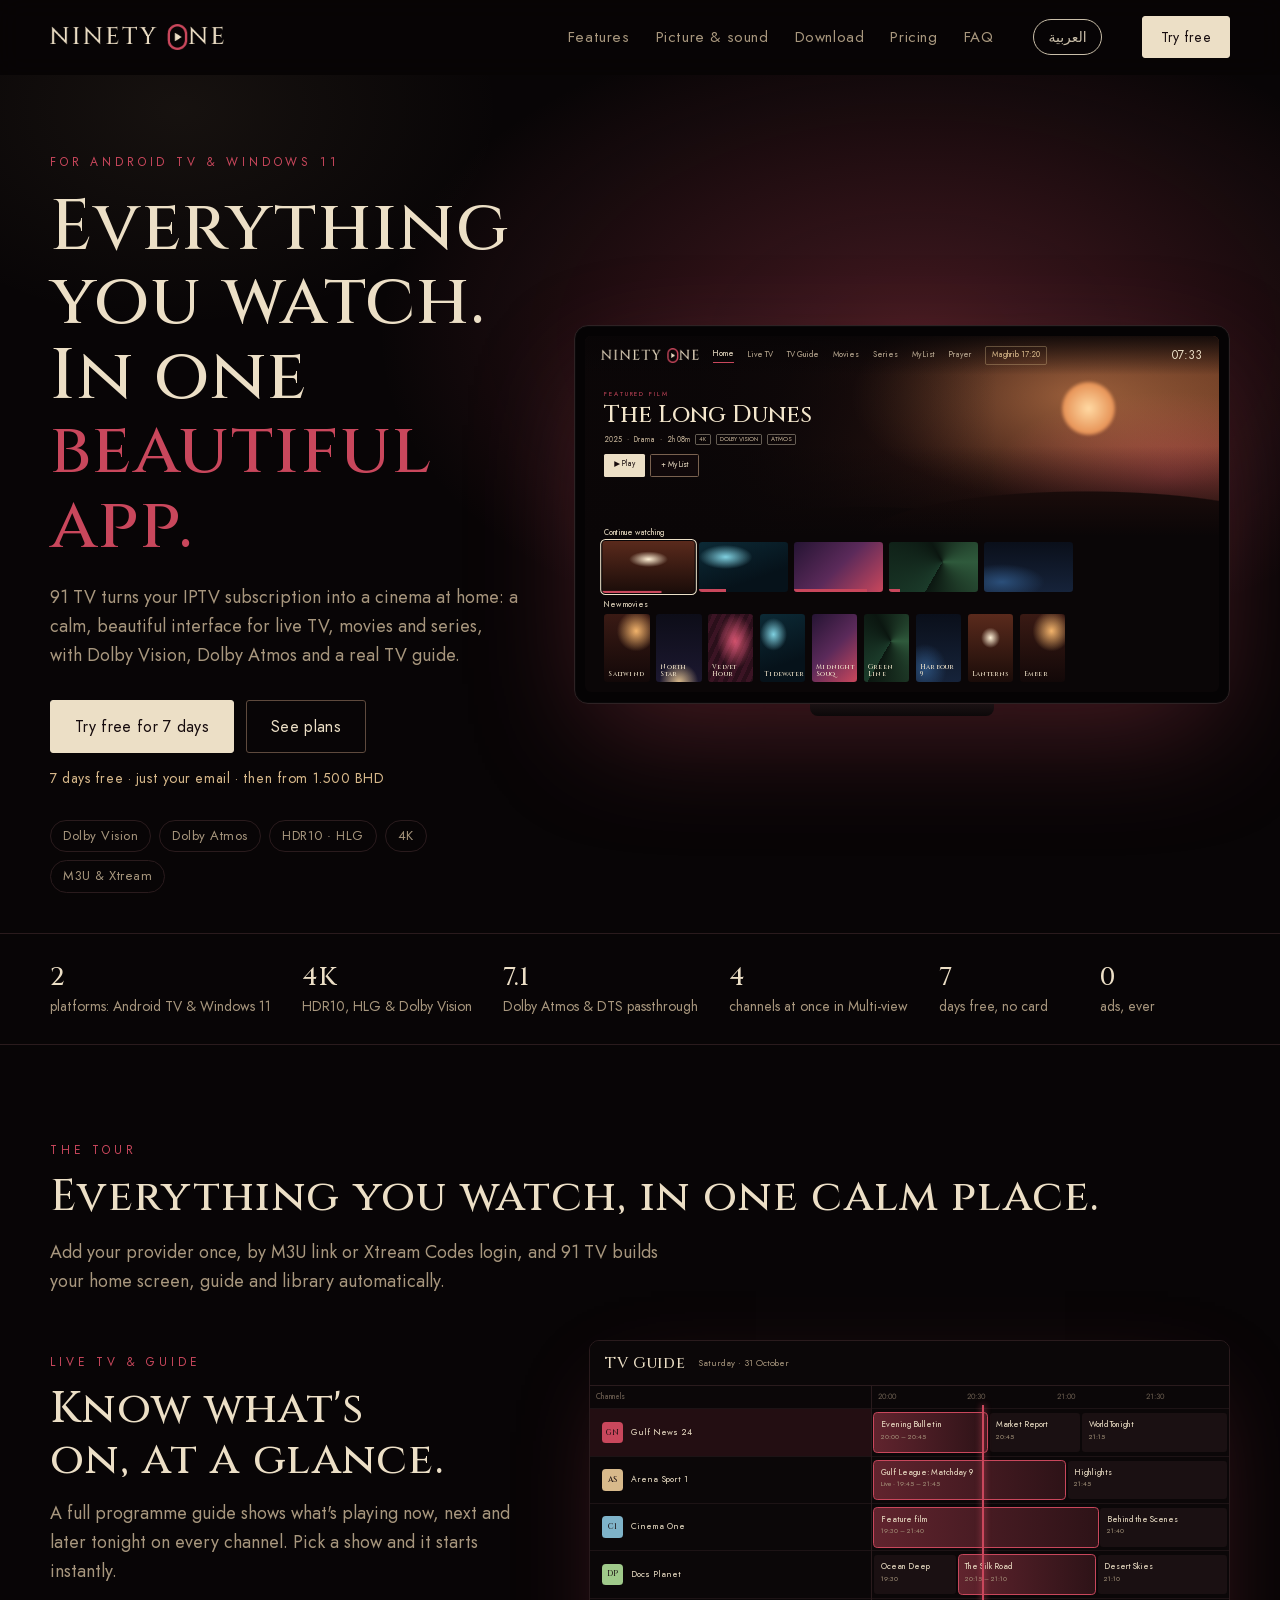
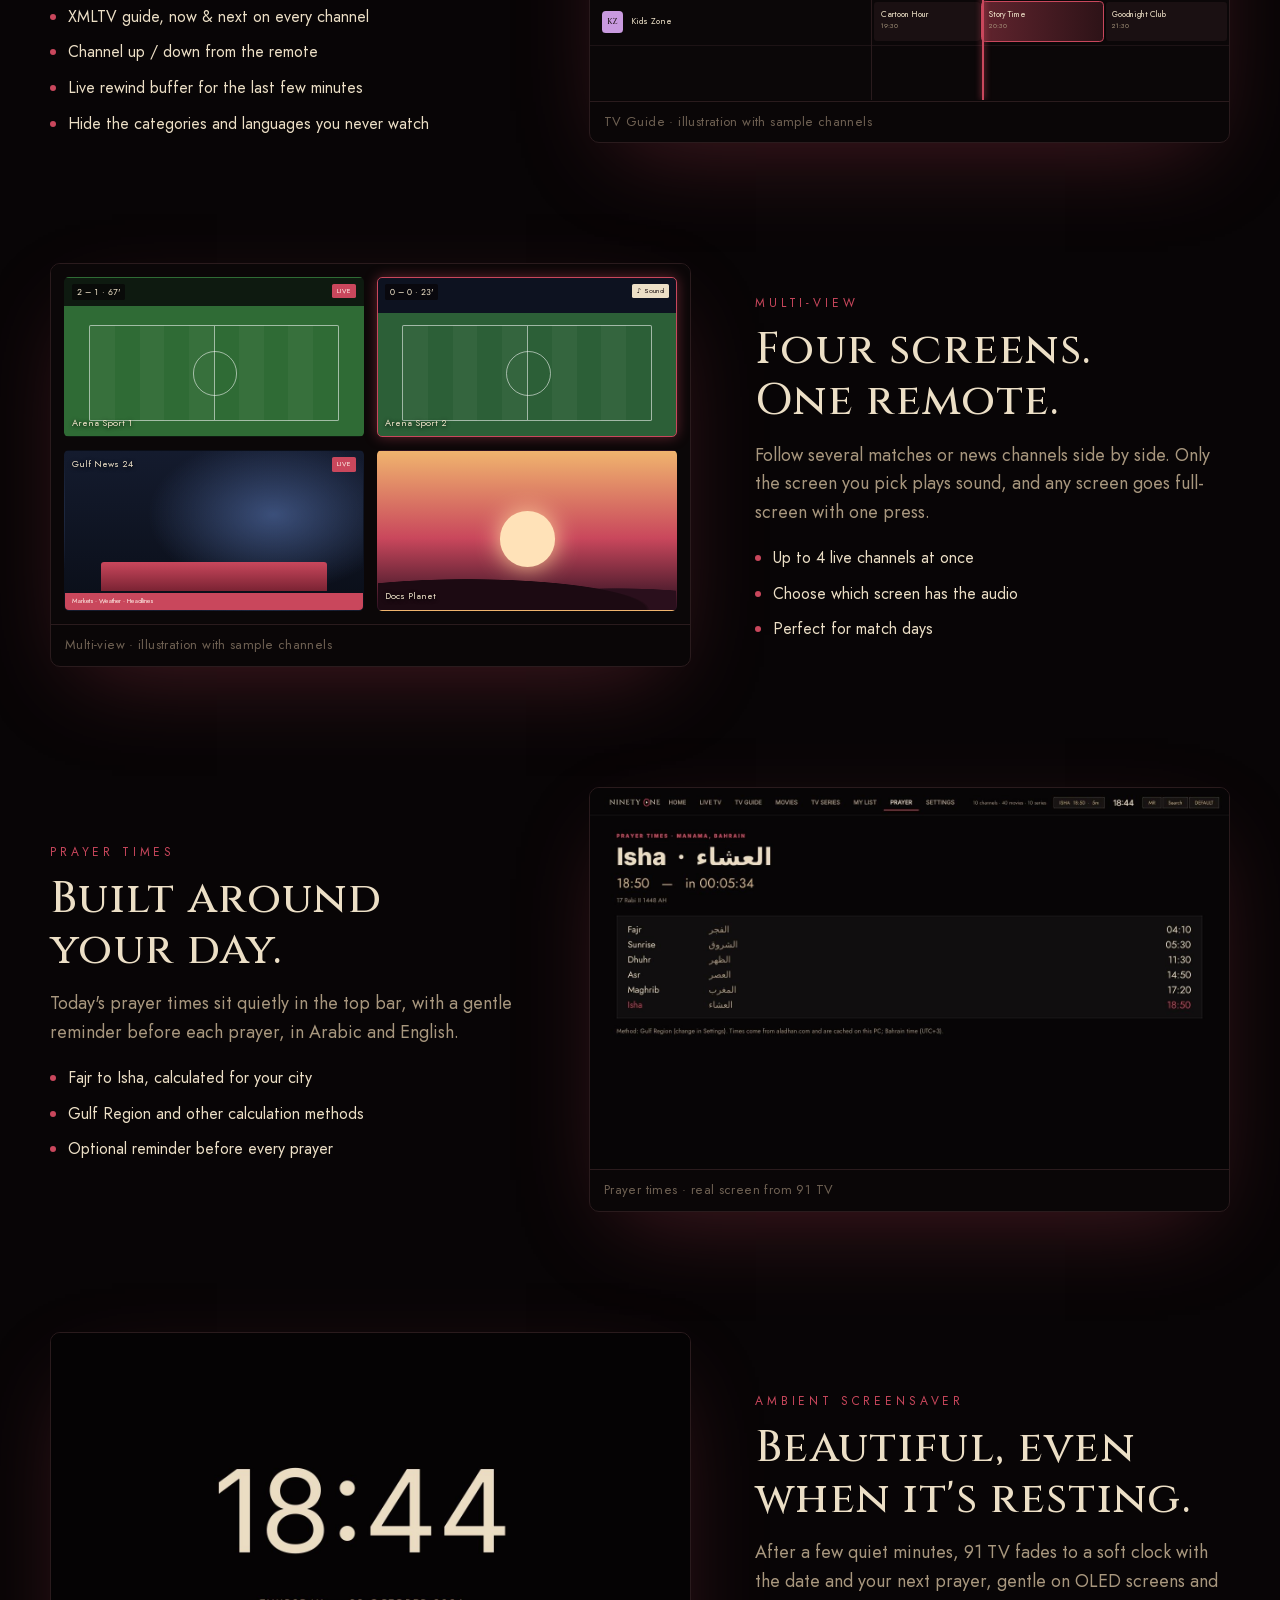
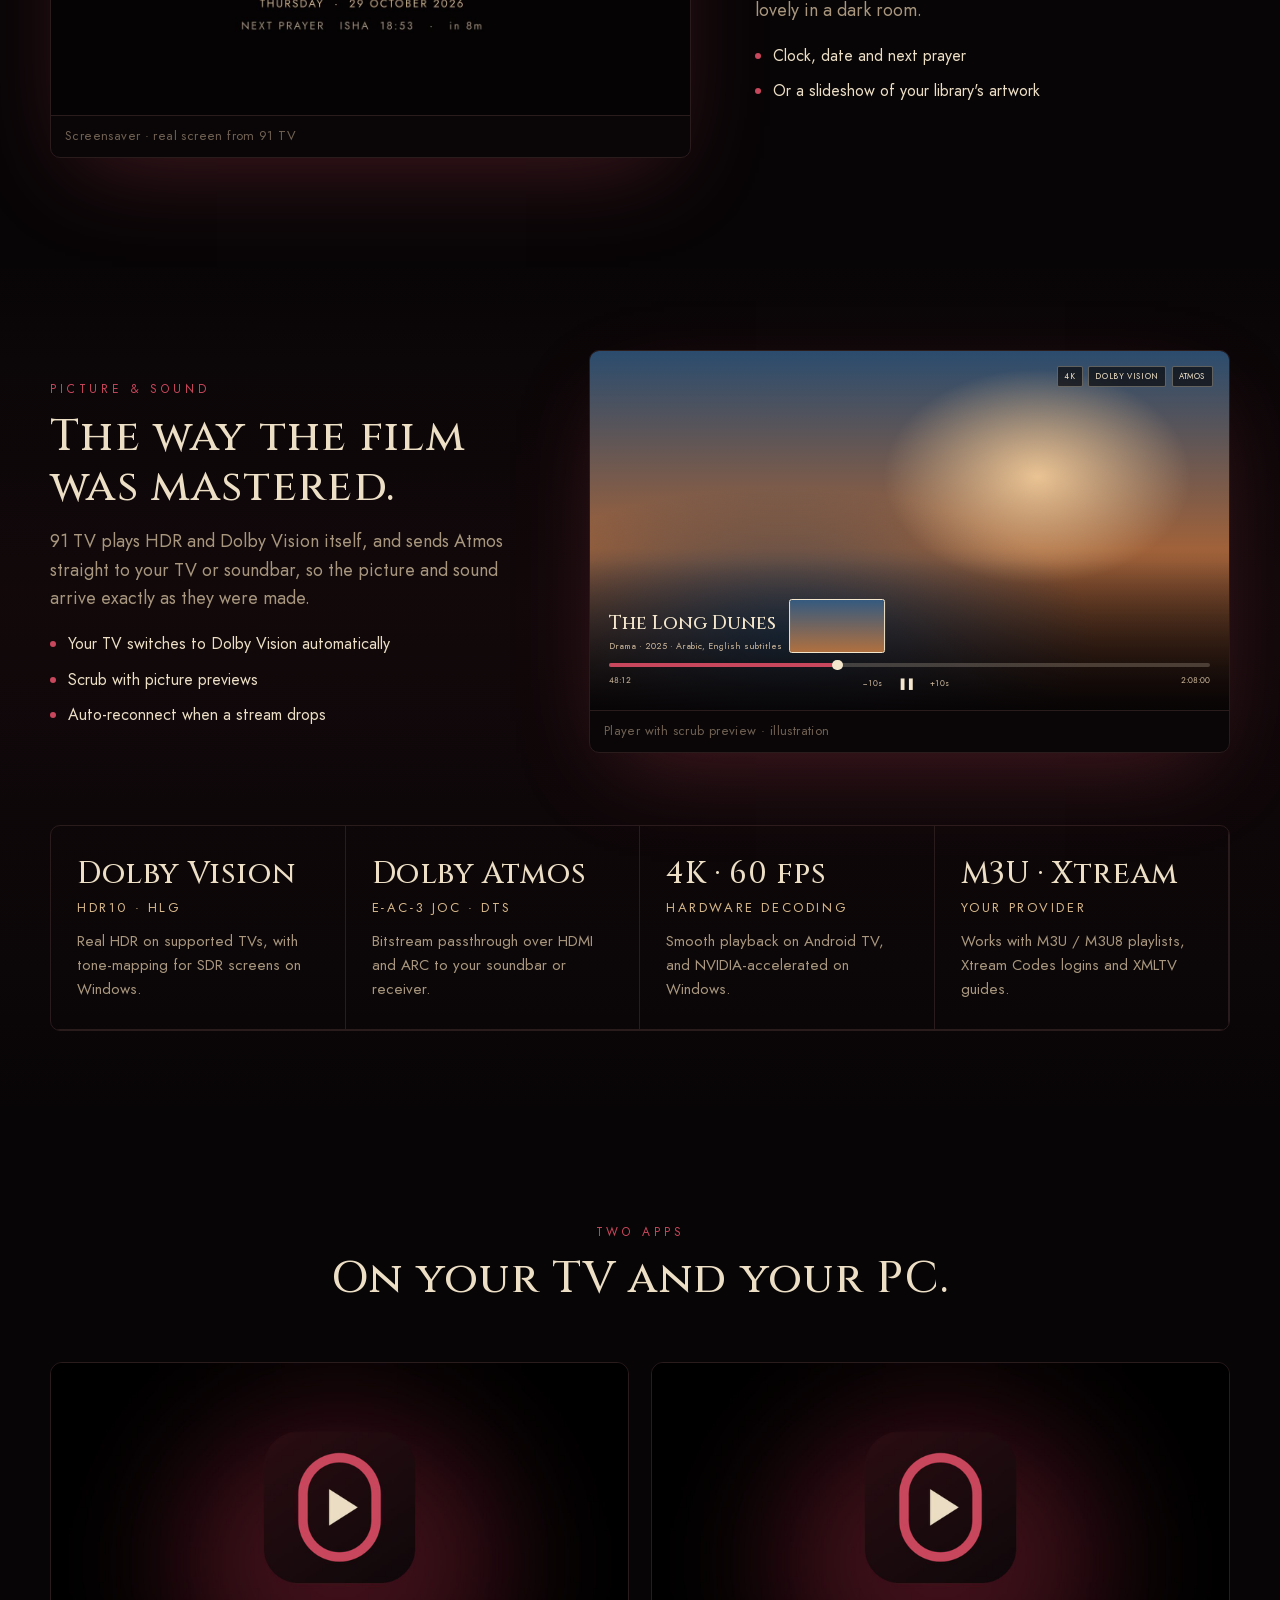
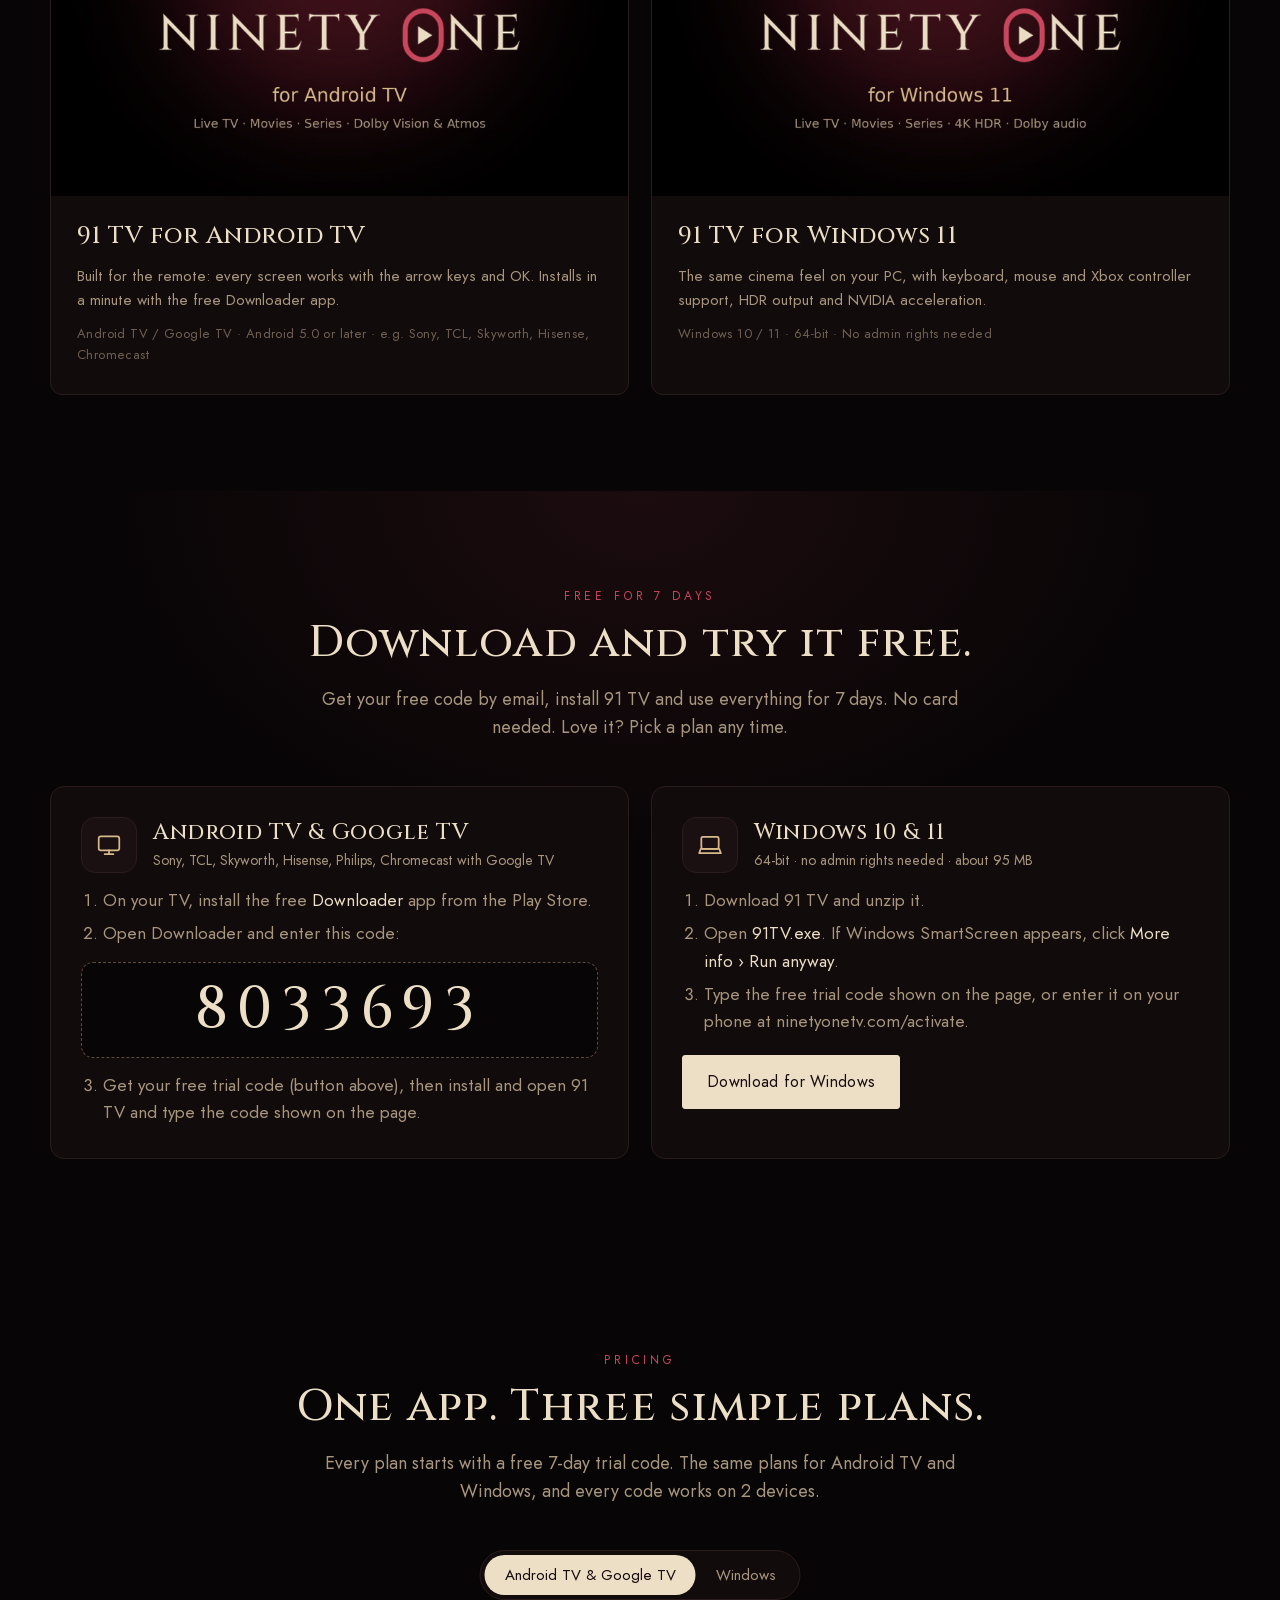
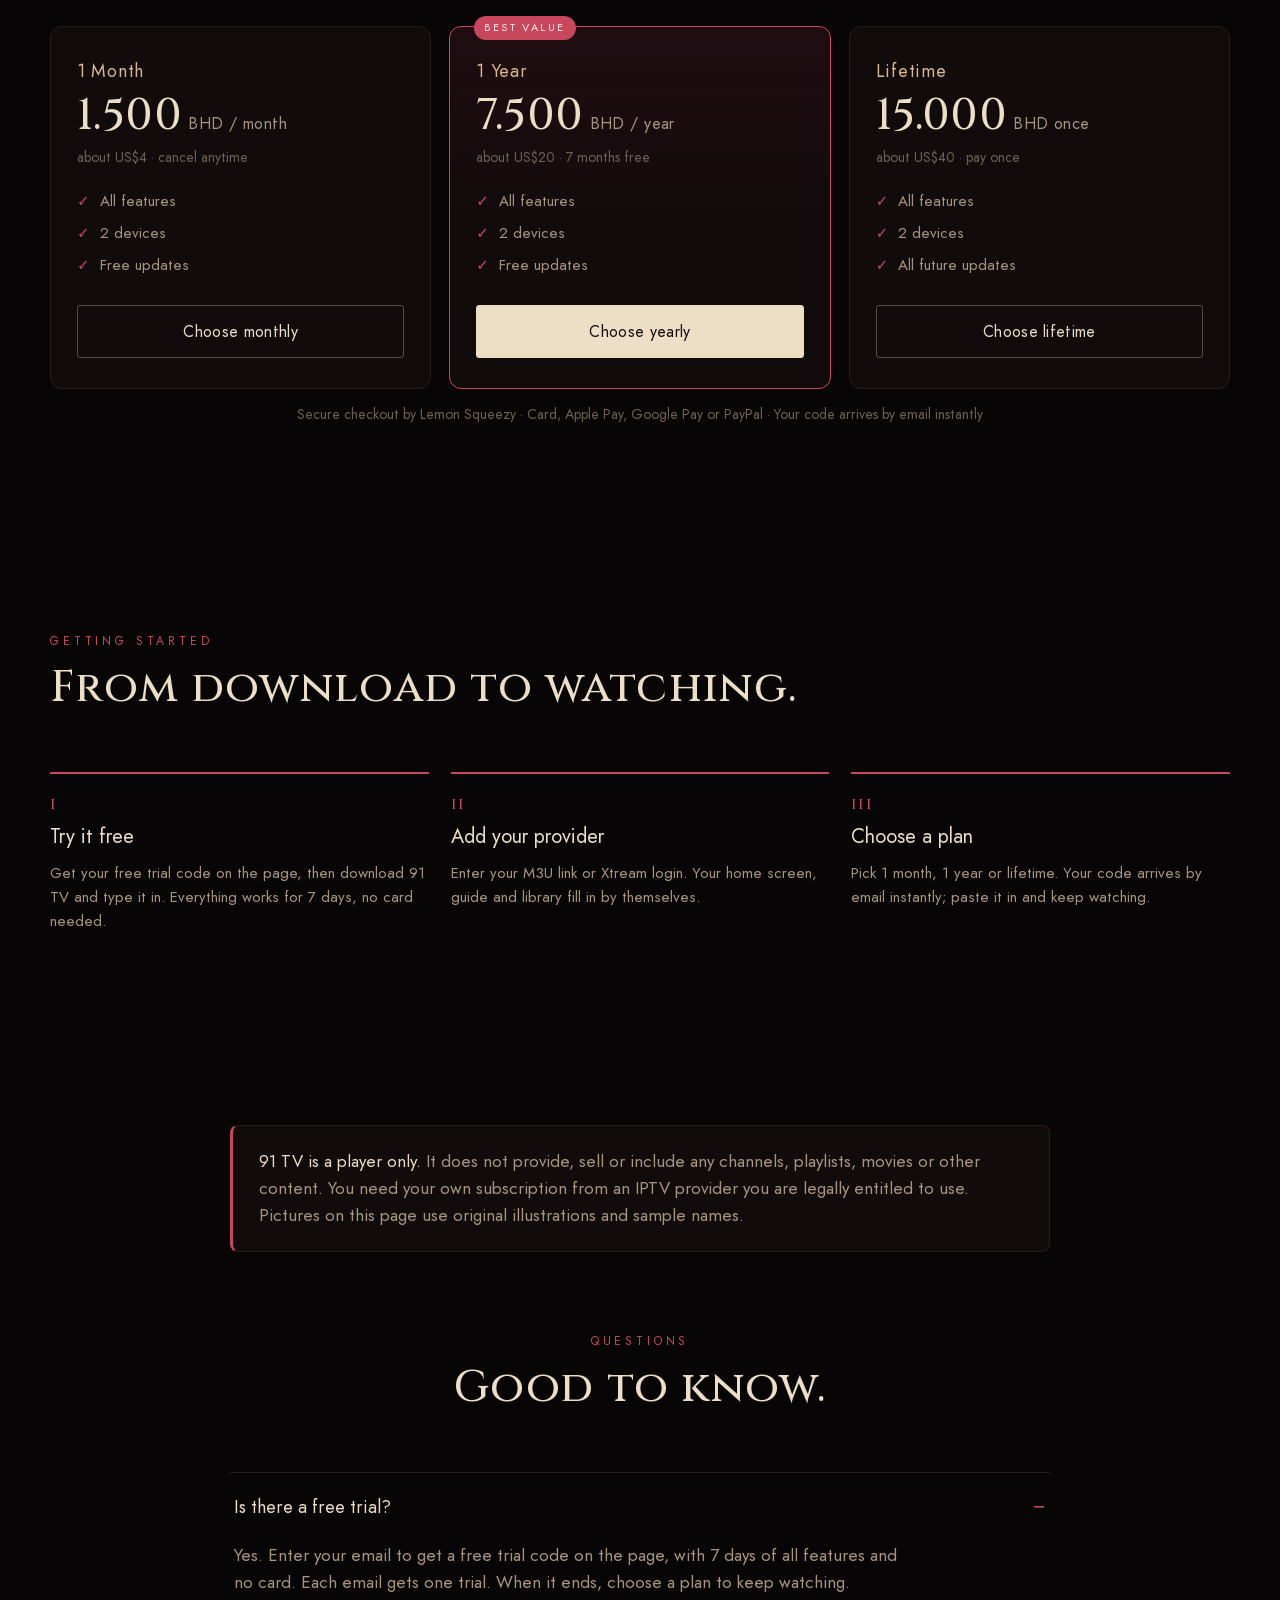
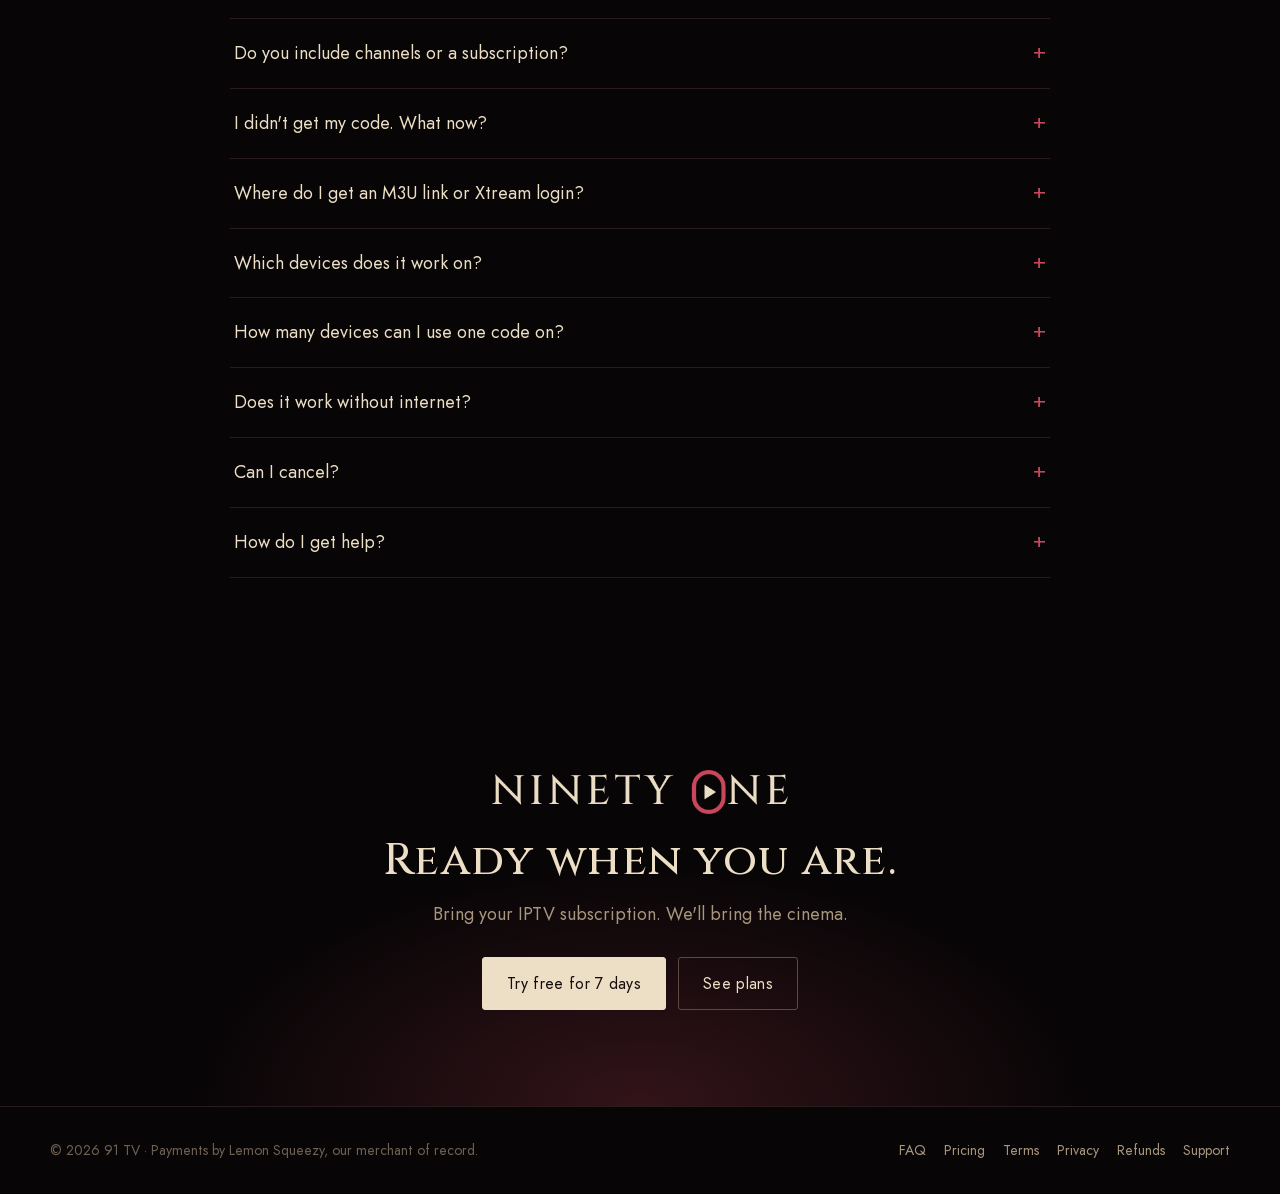
==== commit 518dbfe3: "Hero headline: everything you watch Co-Authored-By: Claude Sonnet 5.5 <noreply@anthropic.com> Claude" ====
--- a/docs/index.html
+++ b/docs/index.html
@@ -288,7 +288,7 @@
 <div class="wrap">
 <div>
 <span class="eyebrow" data-ar="لأجهزة &lt;bdi&gt;Android TV&lt;/bdi&gt; و &lt;bdi&gt;Windows 11&lt;/bdi&gt;">For Android TV &amp; Windows 11</span>
-<h1 data-ar="جميع قنواتك. في تطبيق &lt;em&gt;واحد أنيق.&lt;/em&gt;">All your channels. In one <em>beautiful app.</em></h1>
+<h1 data-ar="كل ما تشاهده. في تطبيق &lt;em&gt;واحد أنيق.&lt;/em&gt;">Everything you watch. In one <em>beautiful app.</em></h1>
 <p class="sub" data-ar="يحوّل &lt;bdi&gt;91 TV&lt;/bdi&gt; اشتراك &lt;bdi&gt;IPTV&lt;/bdi&gt; الخاص بك إلى سينما في بيتك: واجهة هادئة وجميلة للبث المباشر والأفلام والمسلسلات، مع &lt;bdi&gt;Dolby Vision&lt;/bdi&gt; و &lt;bdi&gt;Dolby Atmos&lt;/bdi&gt; ودليل برامج حقيقي.">91 TV turns your IPTV subscription into a cinema at home: a calm, beautiful interface for live TV, movies and series, with Dolby Vision, Dolby Atmos and a real TV guide.</p>
 <div class="ctas"><a class="btn" data-ar="جرّب مجانًا لمدة &lt;bdi&gt;7&lt;/bdi&gt; أيام" href="/trial/">Try free for 7 days</a><a class="btn ghost" data-ar="شاهد الخطط" href="#pricing">See plans</a></div>
 <p class="trialnote" data-ar="&lt;bdi&gt;7&lt;/bdi&gt; أيام مجانًا · بريدك الإلكتروني فقط · ثم ابتداءً من &lt;bdi&gt;1.500&lt;/bdi&gt; د.ب">7 days free · just your email · then from 1.500 BHD</p>
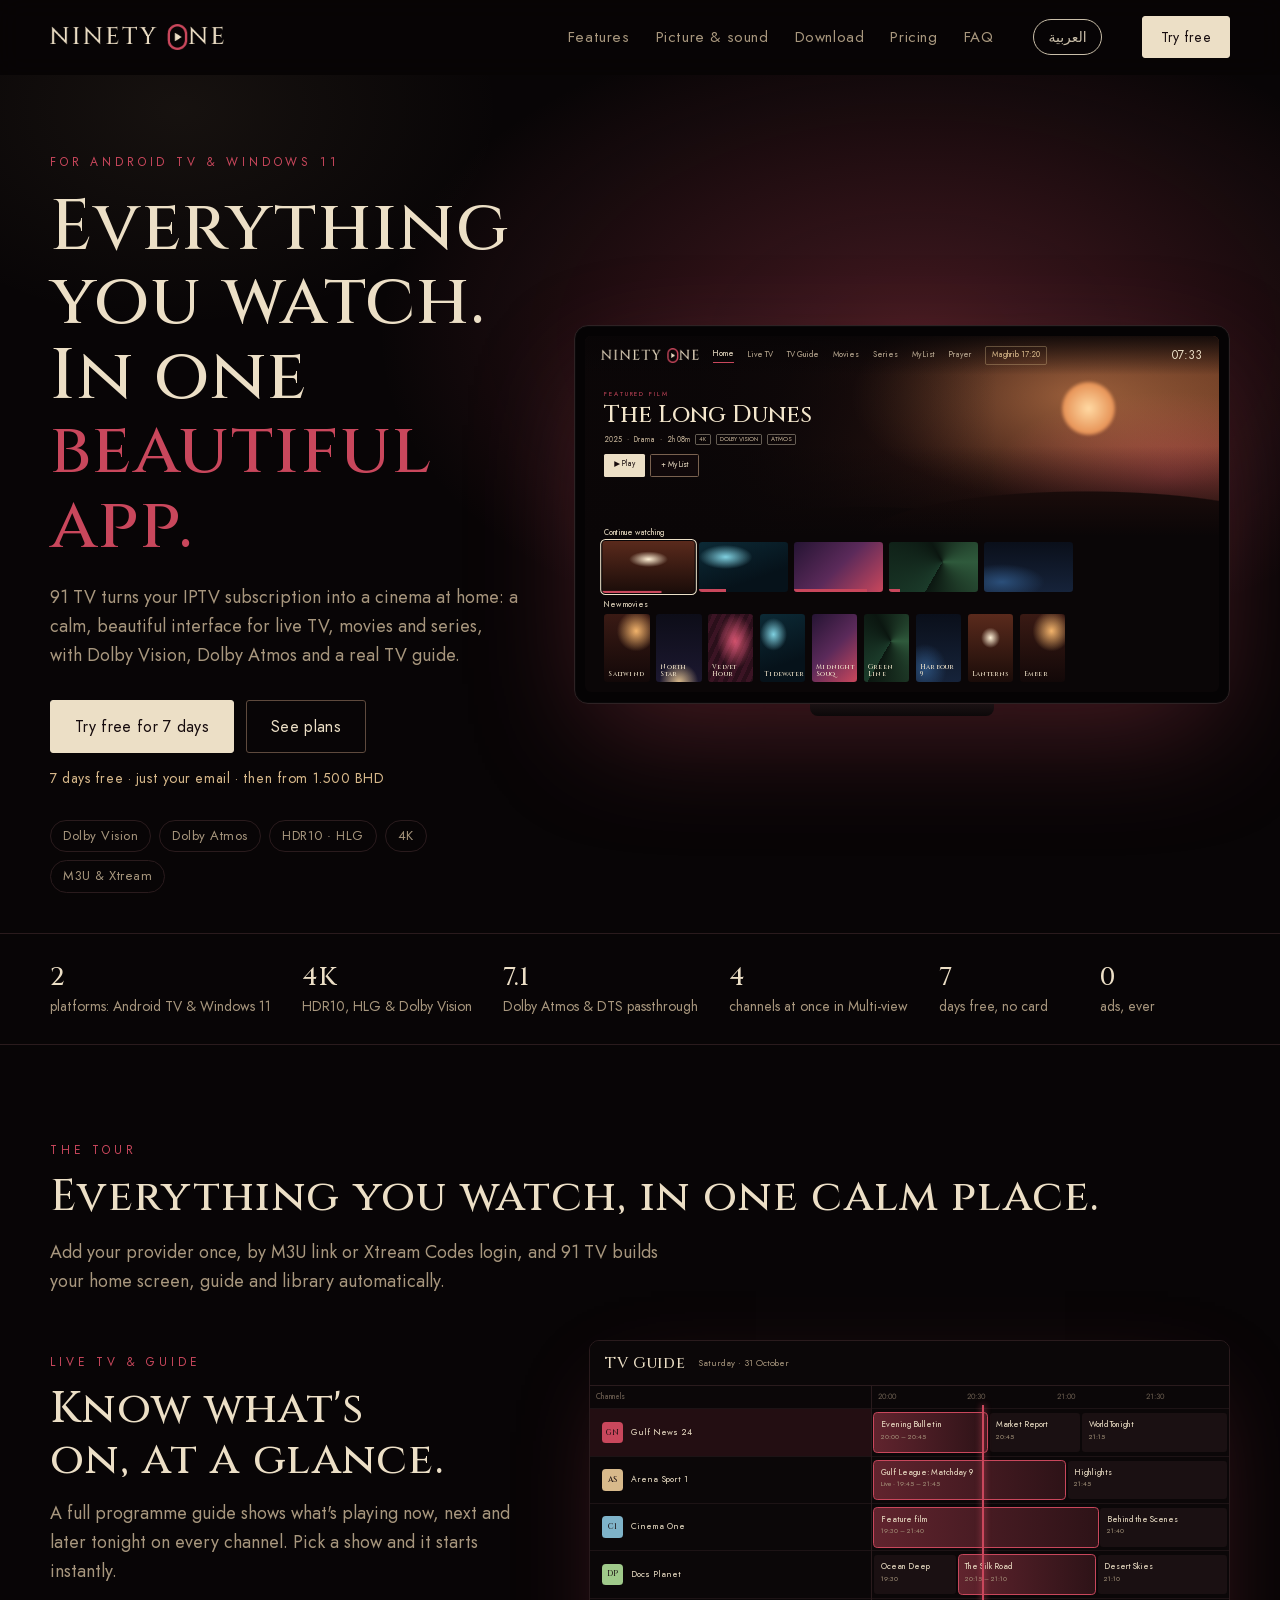
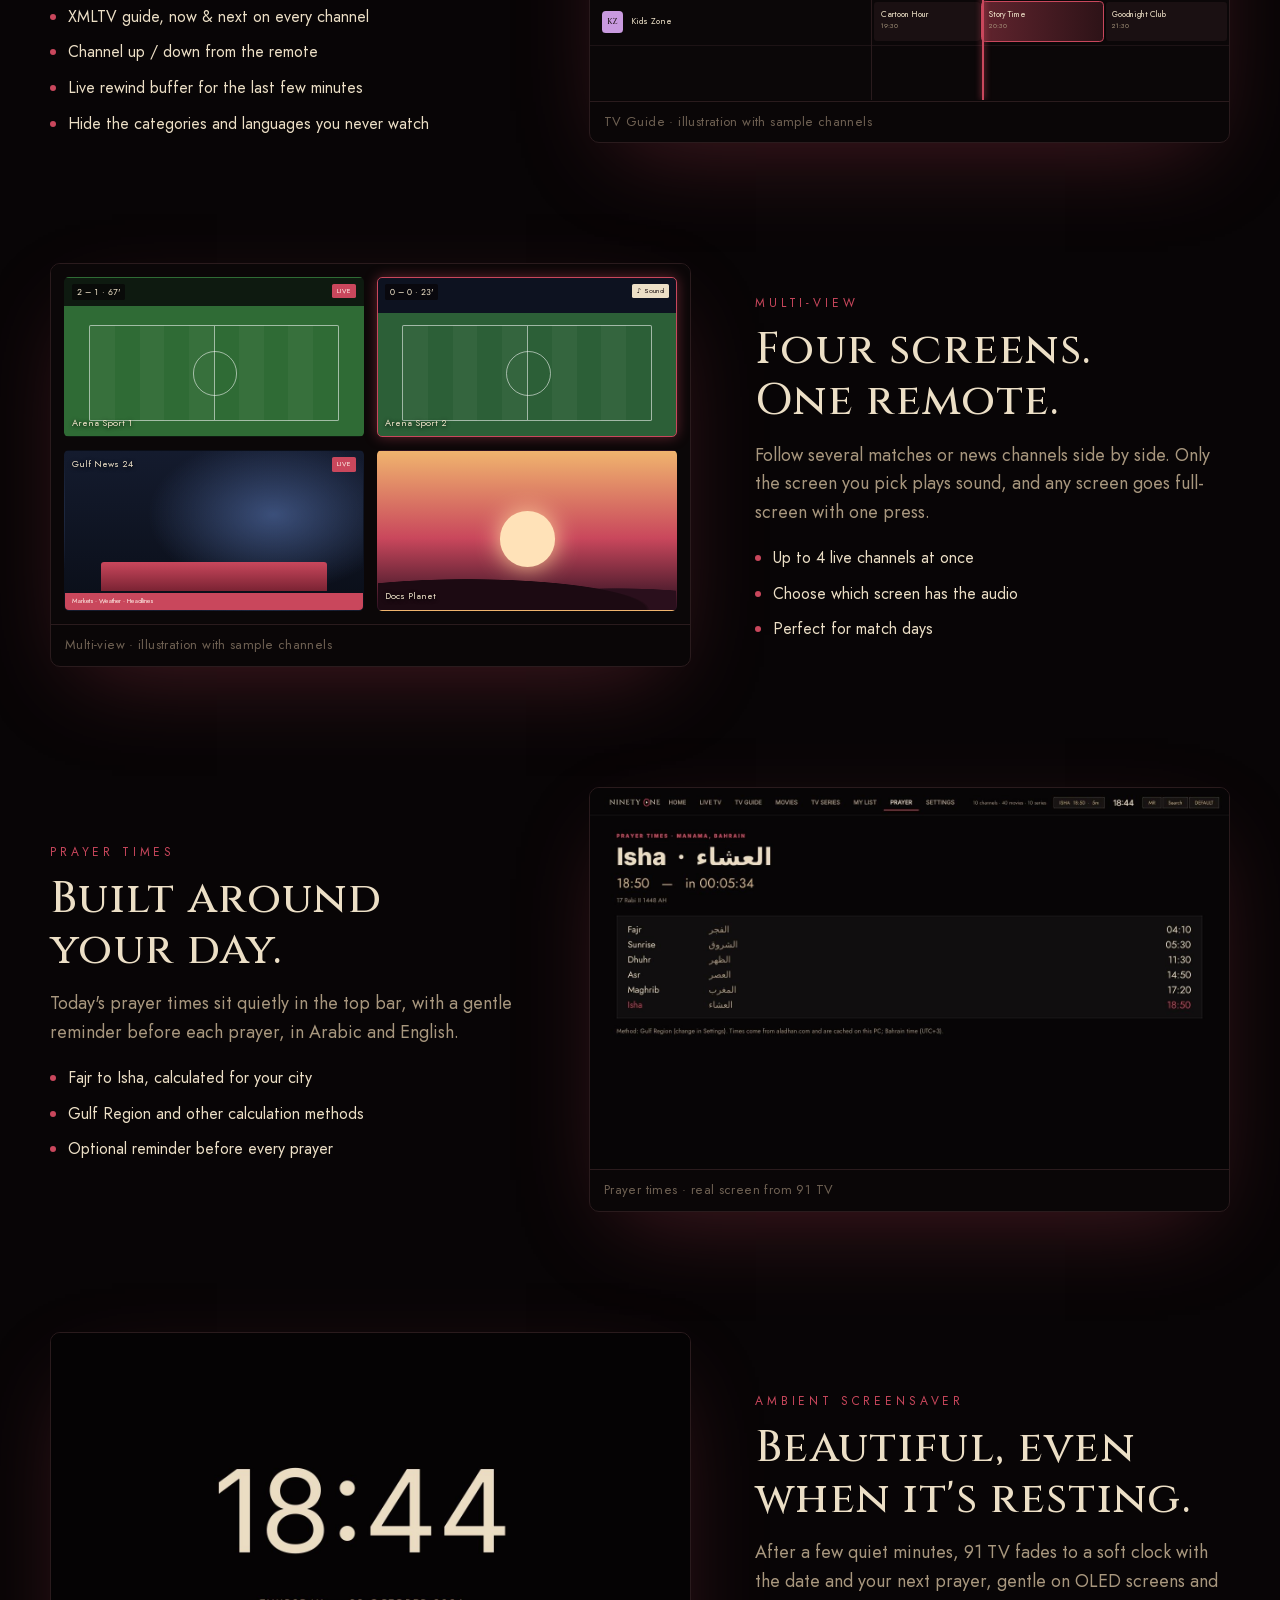
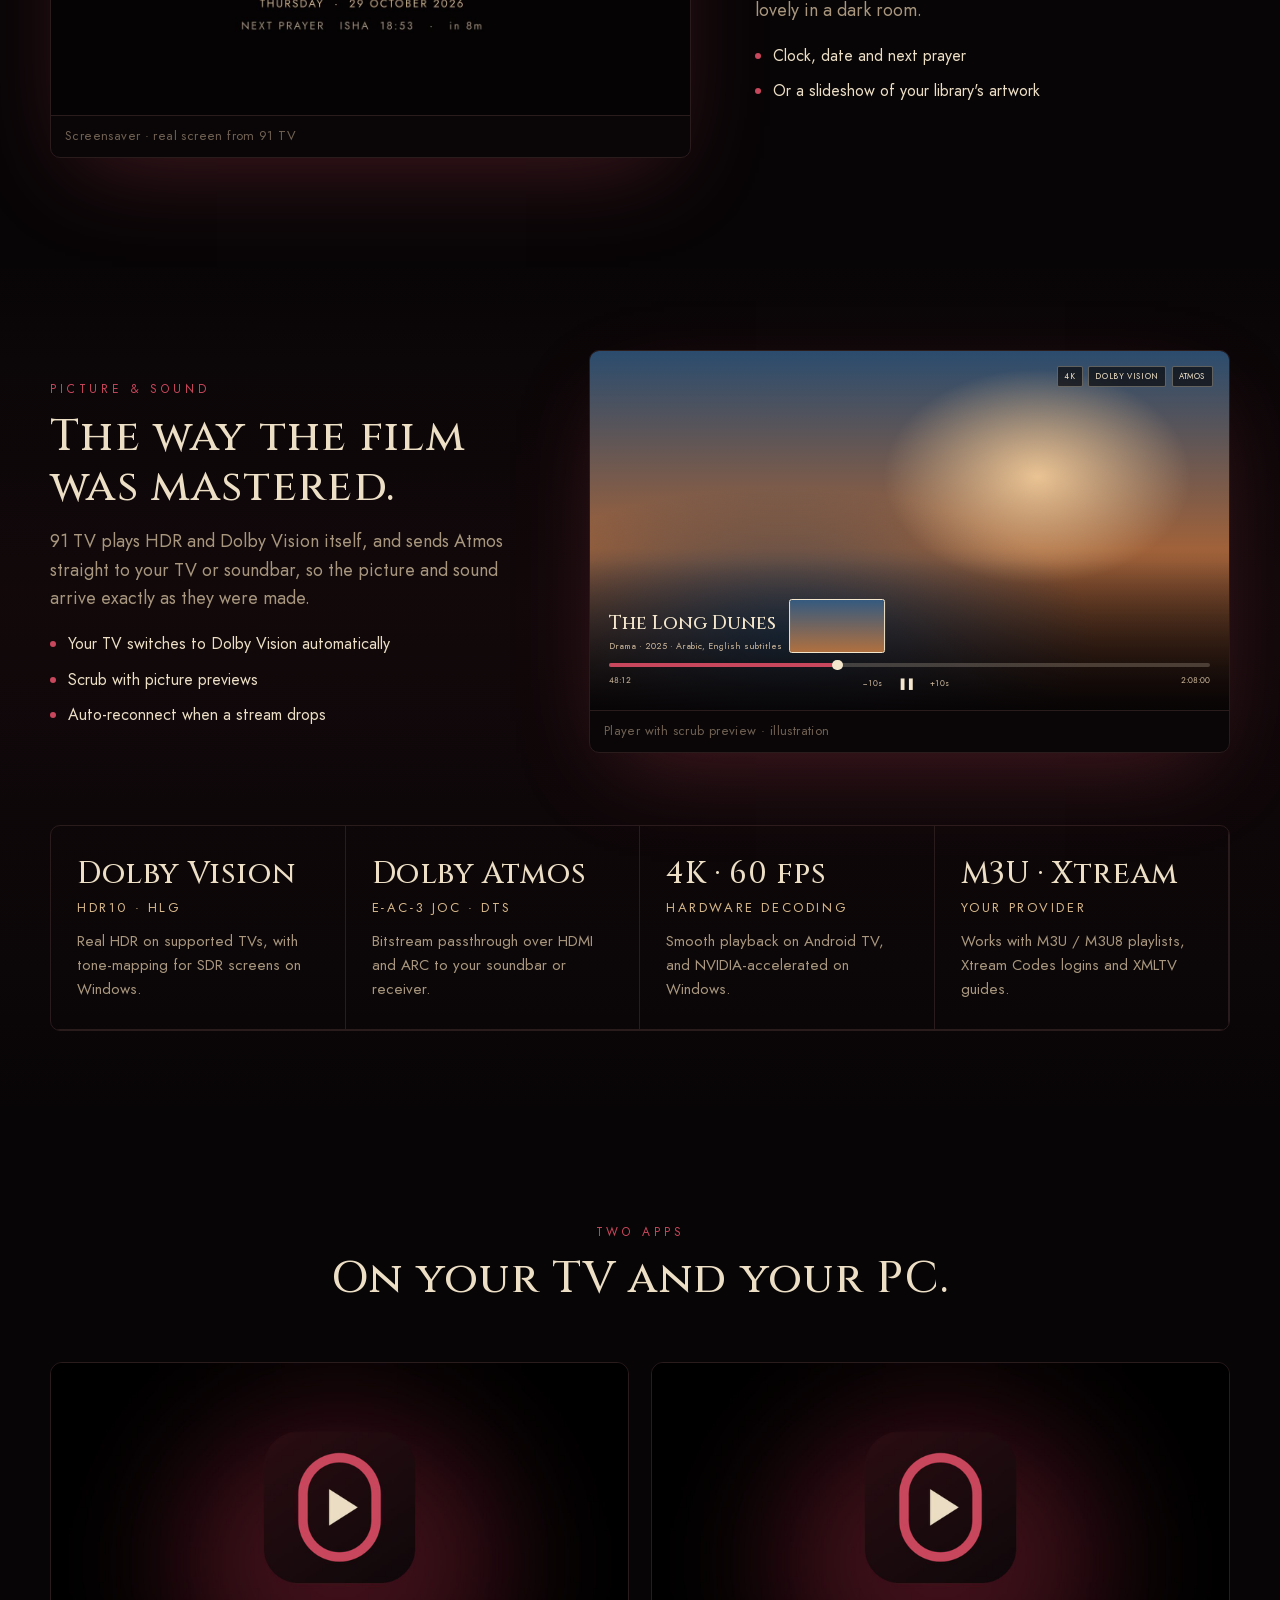
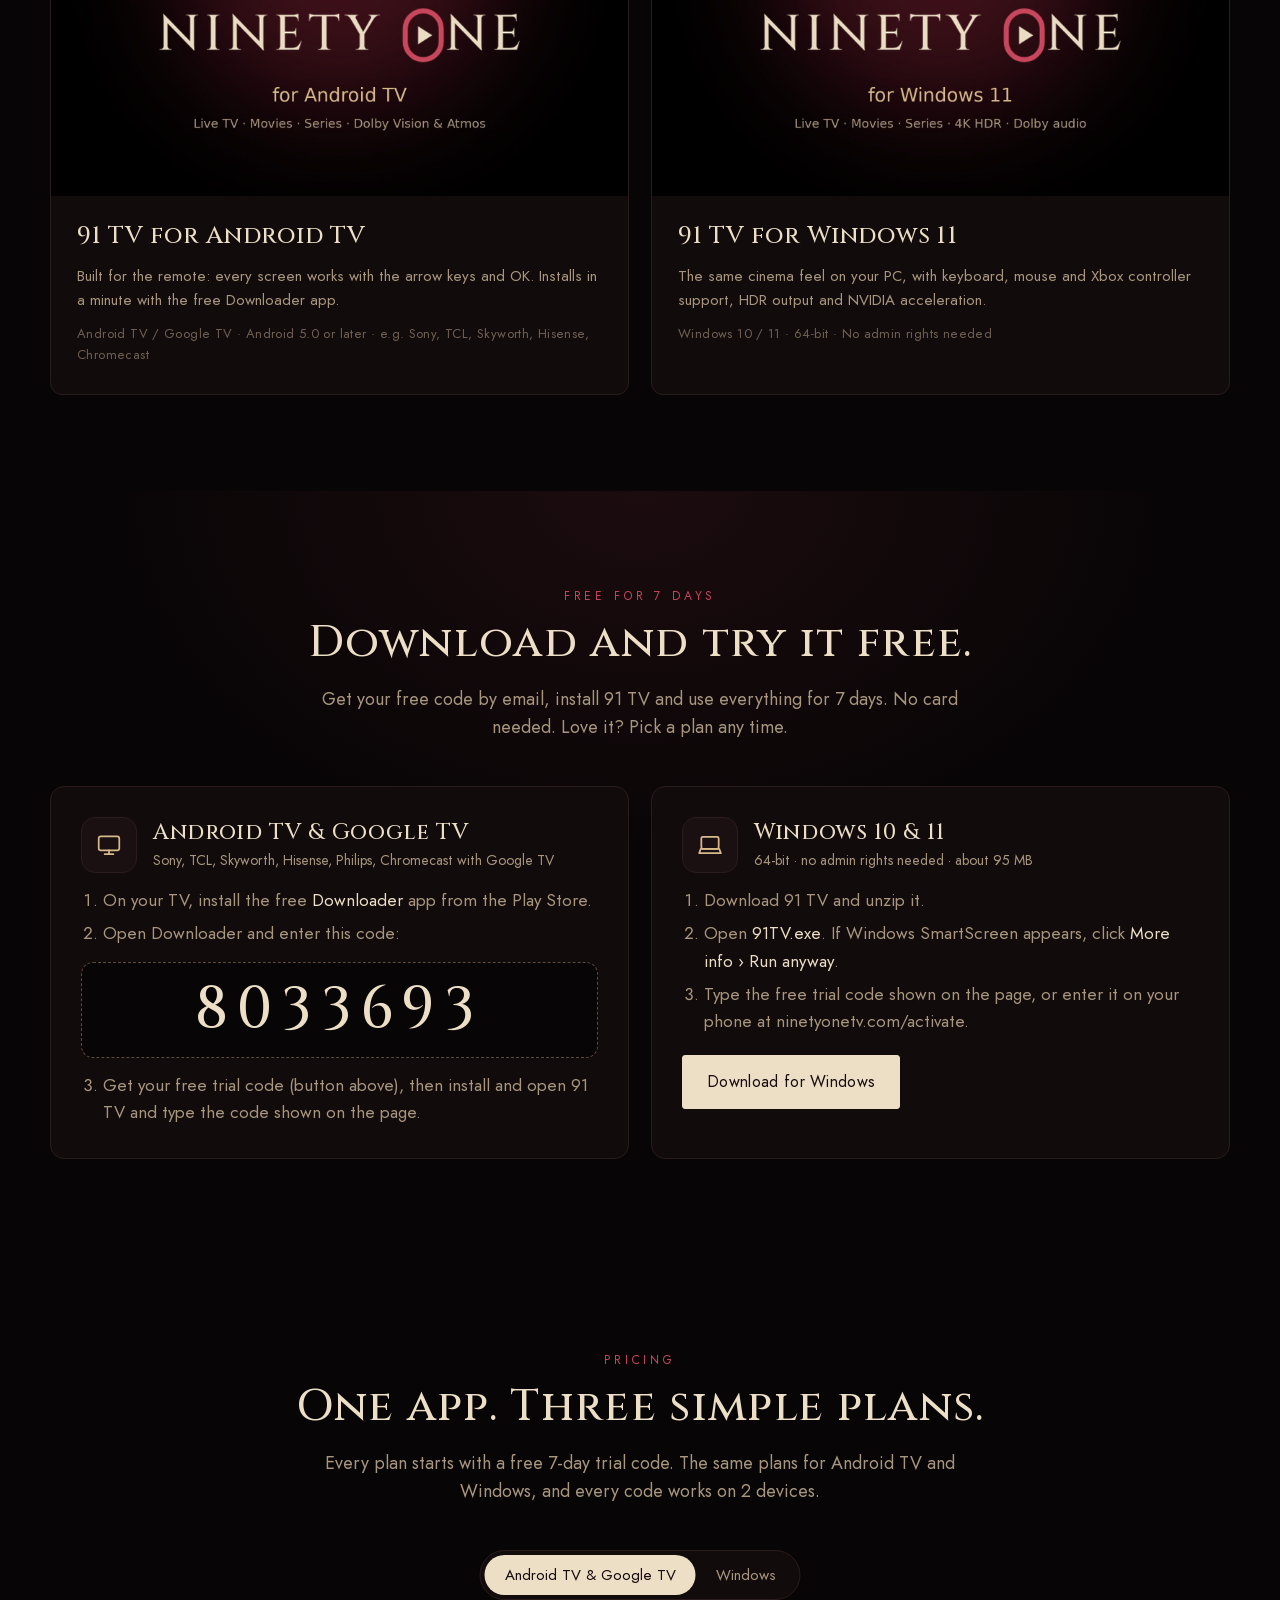
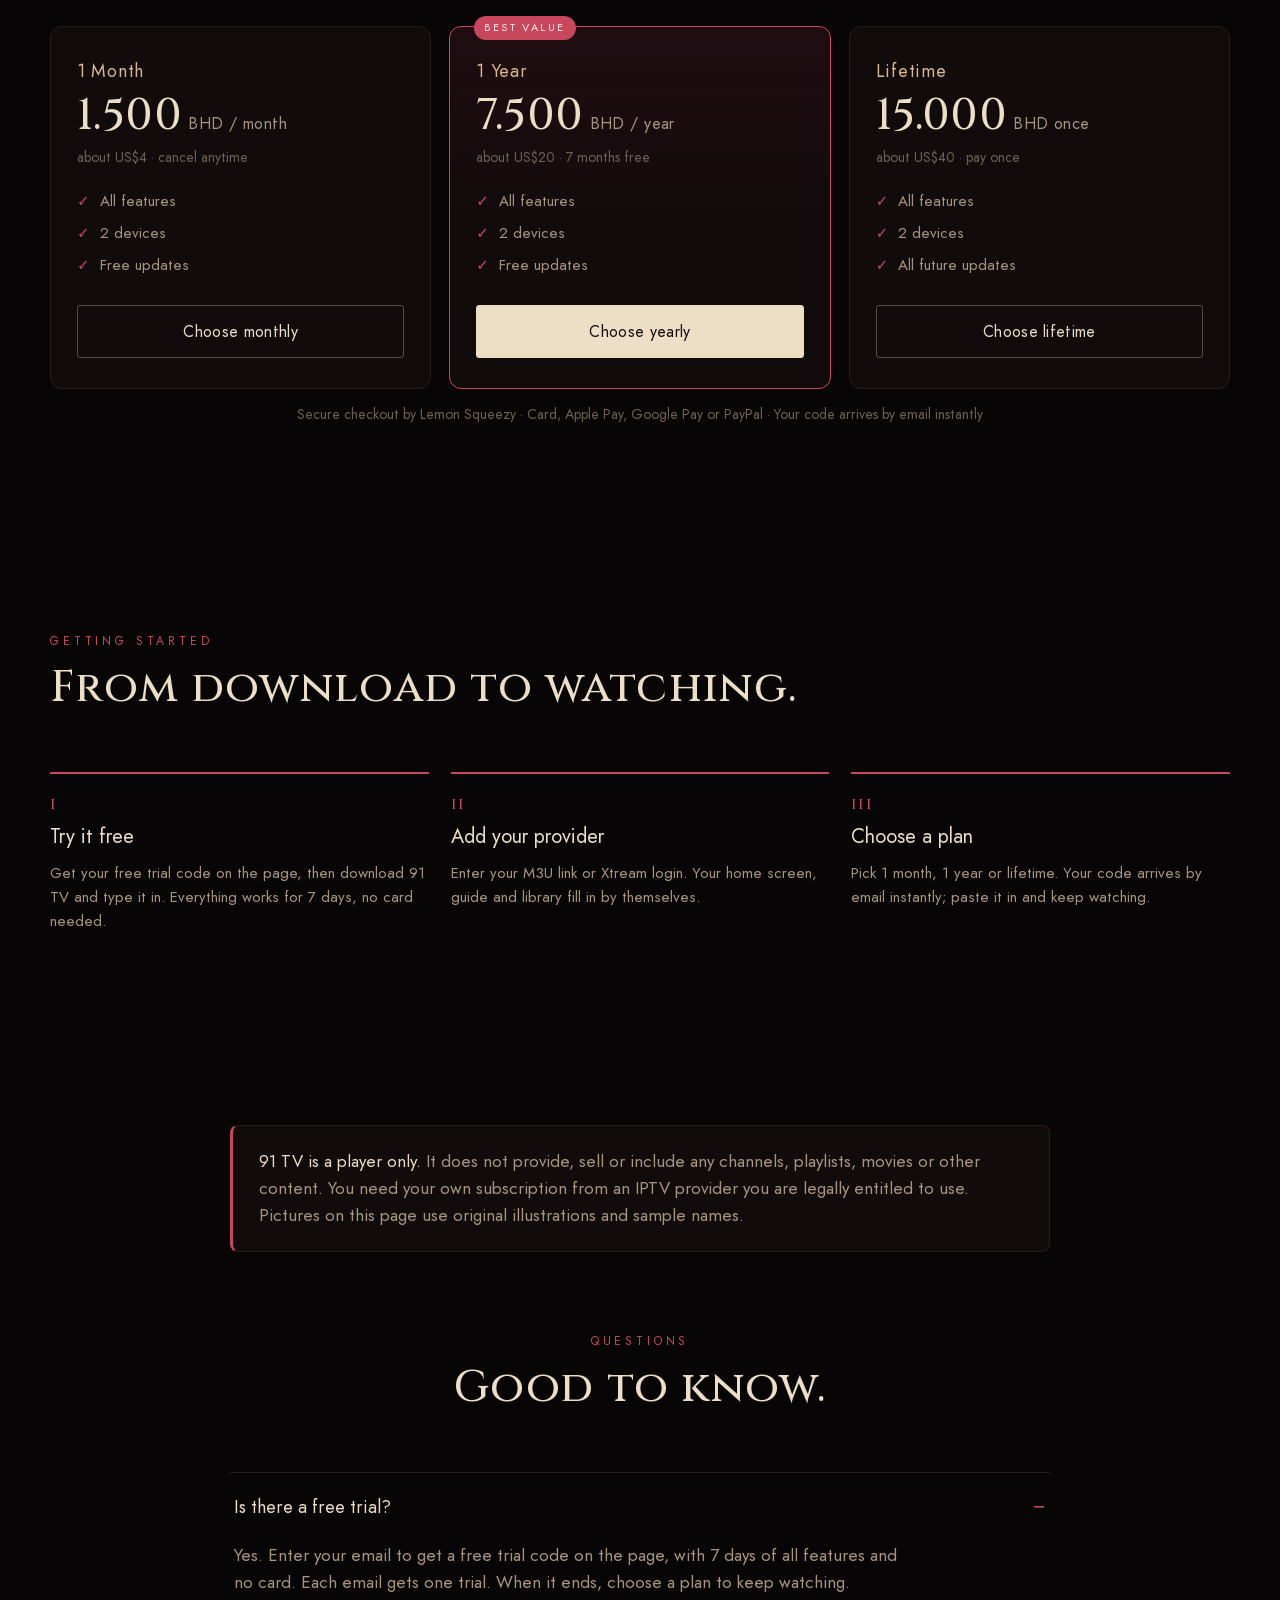
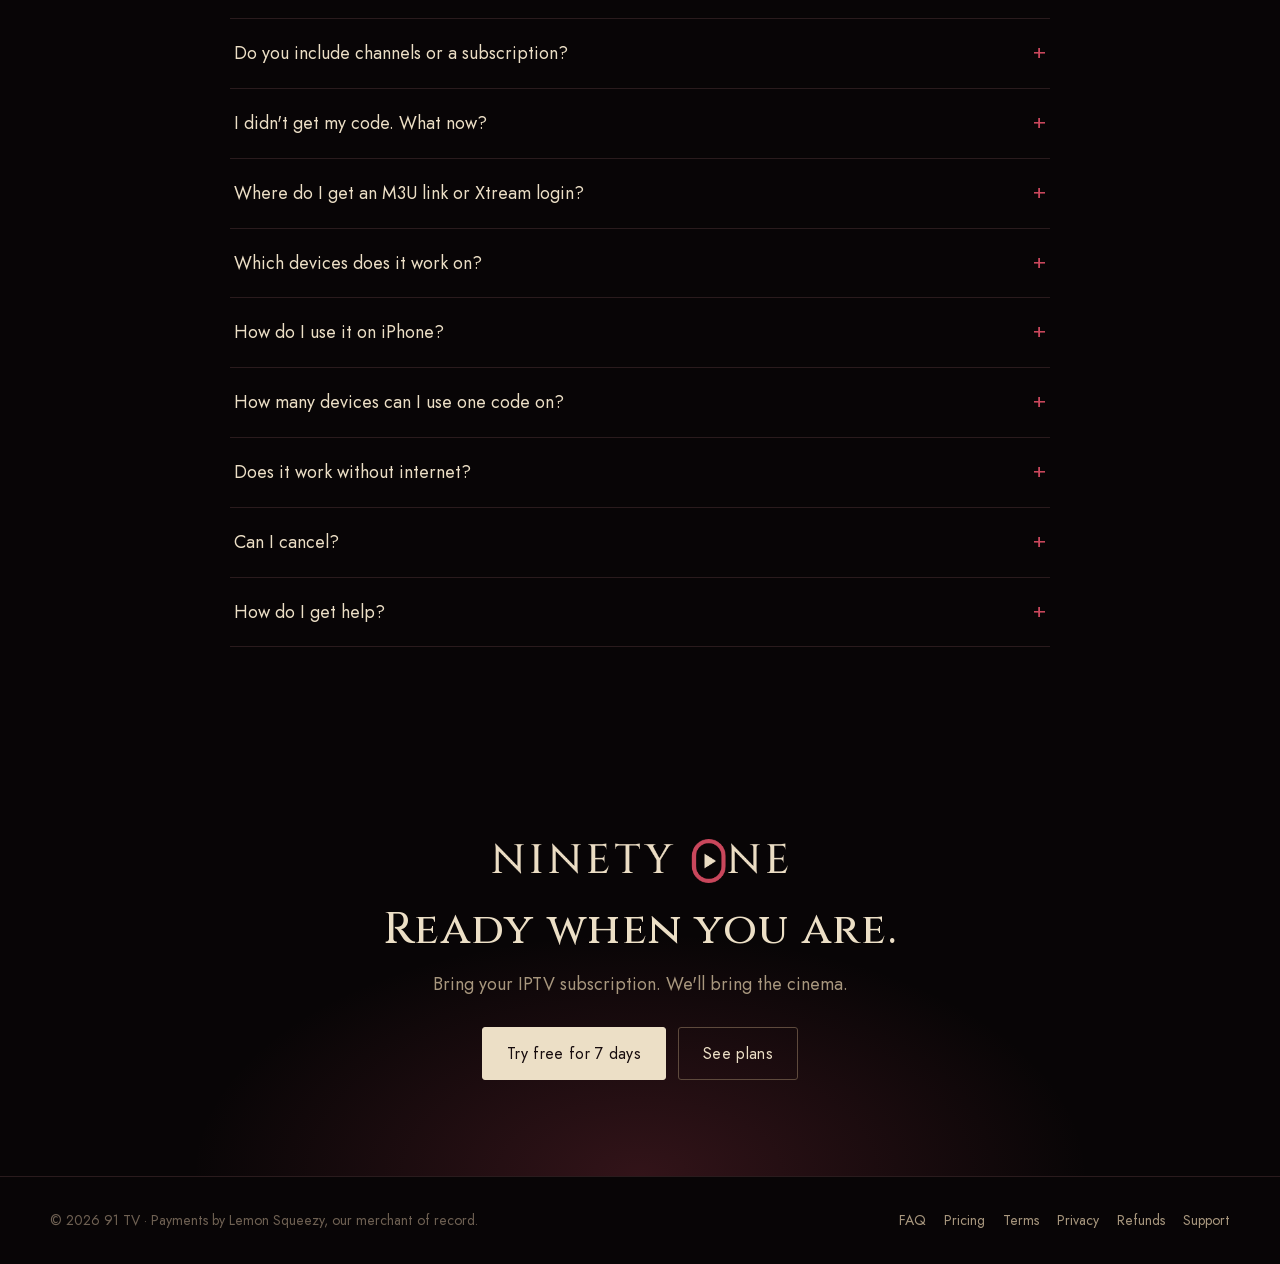
==== commit 2a2574ed: "Site: iPhone web app in devices and FAQ Co-Authored-By: Claude Sonnet 5.5 <noreply@anthropic.com> Cl" ====
--- a/docs/index.html
+++ b/docs/index.html
@@ -485,7 +485,8 @@
 <details><summary data-ar="هل تقدمون قنوات أو اشتراكًا؟">Do you include channels or a subscription?</summary><p data-ar="لا. &lt;bdi&gt;91 TV&lt;/bdi&gt; تطبيق مشغّل فقط. تأتي بمزوّد &lt;bdi&gt;IPTV&lt;/bdi&gt; الخاص بك وتضيفه برابط &lt;bdi&gt;M3U&lt;/bdi&gt; أو ببيانات &lt;bdi&gt;Xtream Codes.&lt;/bdi&gt;">No. 91 TV is the player app only. You bring your own IPTV provider and add it with an M3U link or an Xtream Codes login.</p></details>
 <details><summary data-ar="لم يصلني الرمز. ماذا أفعل؟">I didn't get my code. What now?</summary><p data-ar="تحقق أولًا من مجلد الرسائل غير المرغوبة (&lt;bdi&gt;Junk / Spam)&lt;/bdi&gt;، وتأكد أنك كتبت بريدك الإلكتروني بشكل صحيح. لا شيء بعد؟ راسلنا على &lt;bdi&gt;ninetyonetv.support&lt;/bdi&gt;@&lt;bdi&gt;gmail.com&lt;/bdi&gt; مع البريد الذي استخدمته وسنرسل لك الرمز.">First check Junk or Spam, and make sure you typed your own email correctly. Still nothing? Email ninetyonetv.support@gmail.com with the email you used and we will send your code.</p></details>
 <details><summary data-ar="من أين أحصل على رابط M3U أو بيانات Xtream؟">Where do I get an M3U link or Xtream login?</summary><p data-ar="اطلب من مزوّد &lt;bdi&gt;IPTV&lt;/bdi&gt; الخاص بك رابط &lt;bdi&gt;M3U&lt;/bdi&gt; أو بيانات &lt;bdi&gt;Xtream Codes&lt;/bdi&gt; (عنوان الخادم واسم المستخدم وكلمة المرور). في &lt;bdi&gt;91 TV&lt;/bdi&gt;، اكتبها عند فتح التطبيق لأول مرة وستظهر قنواتك وأفلامك ومسلسلاتك تلقائيًا. يمكنك تغييرها لاحقًا من &lt;bdi&gt;Settings › Provider.&lt;/bdi&gt;">Ask your IPTV provider for either an M3U link or an Xtream Codes login (a server address, a username and a password). In 91 TV, type it in when the app first opens and your channels, movies and series load by themselves. You can change it later in Settings › Provider.</p></details>
-<details><summary data-ar="على أي الأجهزة يعمل؟">Which devices does it work on?</summary><p data-ar="أجهزة &lt;bdi&gt;Android TV&lt;/bdi&gt; و &lt;bdi&gt;Google TV&lt;/bdi&gt; (&lt;bdi&gt;Sony&lt;/bdi&gt; و &lt;bdi&gt;TCL&lt;/bdi&gt; و &lt;bdi&gt;Skyworth&lt;/bdi&gt; و &lt;bdi&gt;Hisense&lt;/bdi&gt; و &lt;bdi&gt;Philips&lt;/bdi&gt; و &lt;bdi&gt;Chromecast with Google TV&lt;/bdi&gt; وغيرها) وحواسيب &lt;bdi&gt;Windows 10 / 11.&lt;/bdi&gt; توجد خطط منفصلة للتلفاز ولـ &lt;bdi&gt;Windows.&lt;/bdi&gt;">Android TV and Google TV devices (Sony, TCL, Skyworth, Hisense, Philips, Chromecast with Google TV and more) and Windows 10 / 11 PCs. There are separate plans for TV and Windows.</p></details>
+<details><summary data-ar="على أي الأجهزة يعمل؟">Which devices does it work on?</summary><p data-ar="أجهزة &lt;bdi&gt;Android TV&lt;/bdi&gt; و &lt;bdi&gt;Google TV&lt;/bdi&gt; (&lt;bdi&gt;Sony&lt;/bdi&gt; و &lt;bdi&gt;TCL&lt;/bdi&gt; و &lt;bdi&gt;Skyworth&lt;/bdi&gt; و &lt;bdi&gt;Hisense&lt;/bdi&gt; و &lt;bdi&gt;Philips&lt;/bdi&gt; و &lt;bdi&gt;Chromecast with Google TV&lt;/bdi&gt; وغيرها) وحواسيب &lt;bdi&gt;Windows 10 / 11&lt;/bdi&gt; و&lt;bdi&gt;iPhone&lt;/bdi&gt; (كتطبيق ويب، بدون &lt;bdi&gt;App Store&lt;/bdi&gt;). توجد خطط منفصلة للتلفاز ولـ &lt;bdi&gt;Windows.&lt;/bdi&gt;">Android TV and Google TV devices (Sony, TCL, Skyworth, Hisense, Philips, Chromecast with Google TV and more) Windows 10 / 11 PCs, and iPhone (as a web app, no App Store needed). There are separate plans for TV and Windows.</p></details>
+<details><summary data-ar="كيف أستخدمه على iPhone؟">How do I use it on iPhone?</summary><p data-ar="افتح &lt;bdi&gt;ninetyonetv.com/app&lt;/bdi&gt; في &lt;bdi&gt;Safari&lt;/bdi&gt;، وأدخل مفتاح التفعيل، ثم أدخل بيانات مزوّدك. بعدها اضغط زر المشاركة ثم «إضافة إلى الشاشة الرئيسية» ليعمل كتطبيق. بياناتك تبقى على جهازك فقط.">Open ninetyonetv.com/app in Safari, enter your activation key, then your provider details. Then tap Share, then Add to Home Screen, and it works like an app. Your login stays on your phone only.</p></details>
 <details><summary data-ar="على كم جهاز يعمل الرمز الواحد؟">How many devices can I use one code on?</summary><p data-ar="جهازان. إذا غيّرت التلفاز أو الحاسوب، افتح &lt;bdi&gt;Settings › Licence&lt;/bdi&gt; على الجهاز القديم واحذفه، ثم فعّل الرمز نفسه على الجديد.">Two. If you change TV or PC, open Settings › Licence on the old one and remove it, then activate the same code on the new one.</p></details>
 <details><summary data-ar="هل يعمل بدون إنترنت؟">Does it work without internet?</summary><p data-ar="البث يحتاج إلى الإنترنت بالطبع. أما الترخيص فيبقى يعمل &lt;bdi&gt;7&lt;/bdi&gt; أيام بدون اتصال.">Streaming needs internet, of course. The licence itself keeps working for 7 days without a connection.</p></details>
 <details><summary data-ar="هل يمكنني الإلغاء؟">Can I cancel?</summary><p data-ar="نعم. يمكن إلغاء الخطط الشهرية والسنوية في أي وقت من الرابط في بريد الإيصال؛ ويبقى وصولك حتى نهاية الفترة التي دفعتها.">Yes. Monthly and yearly plans can be cancelled anytime from the link in your receipt email; you keep access until the end of the period you paid for.</p></details>
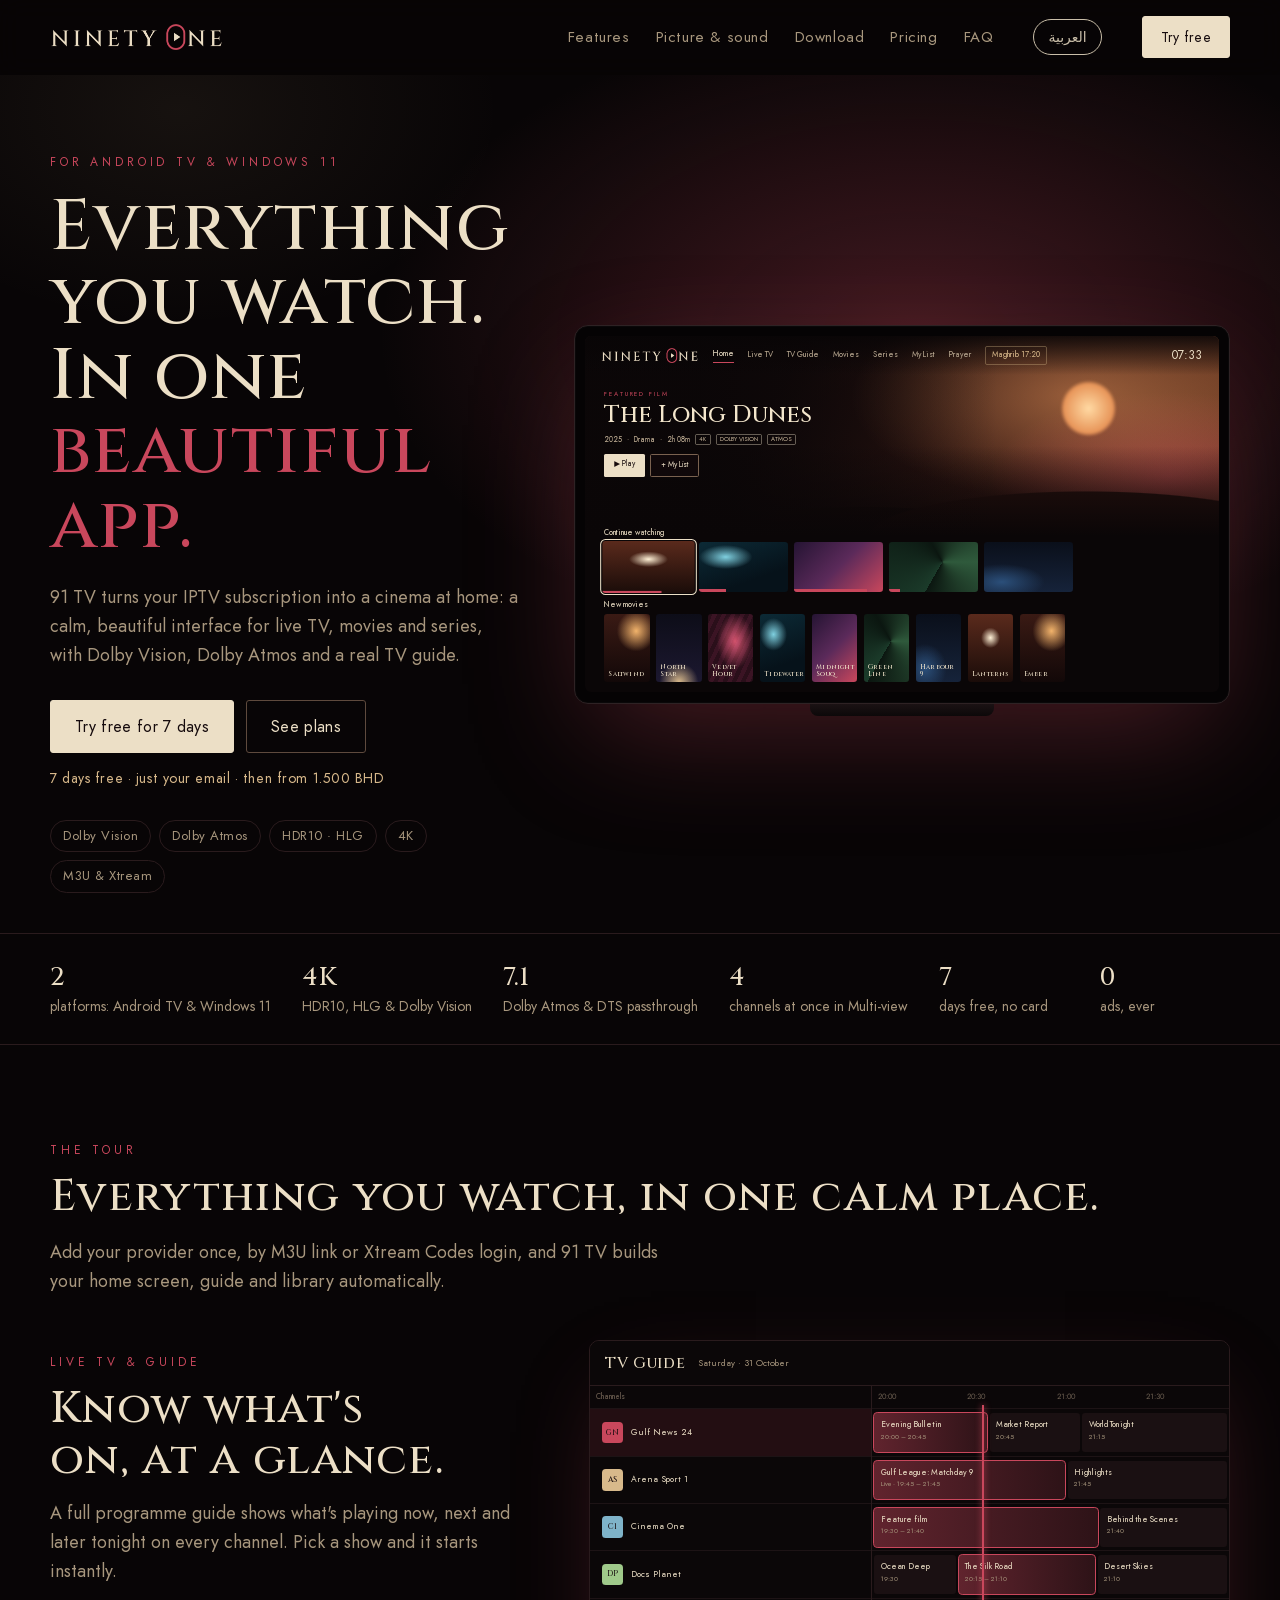
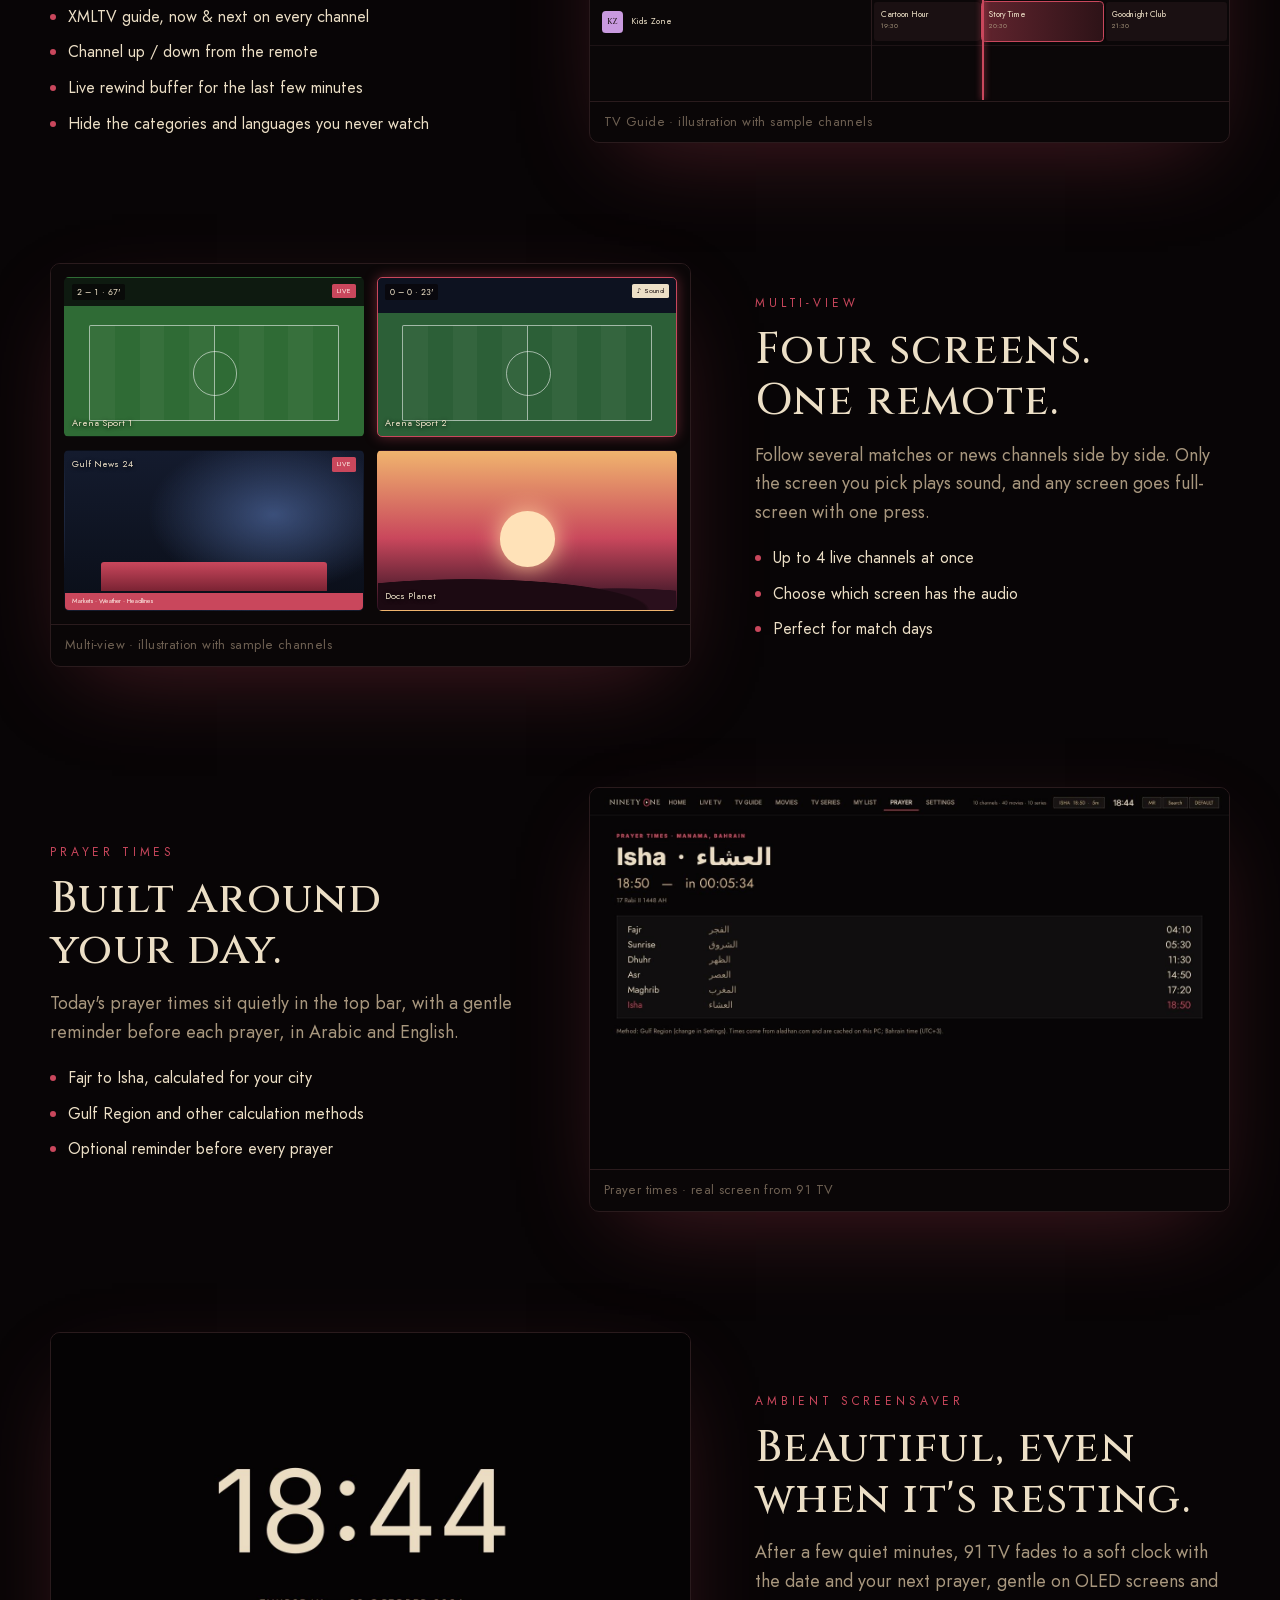
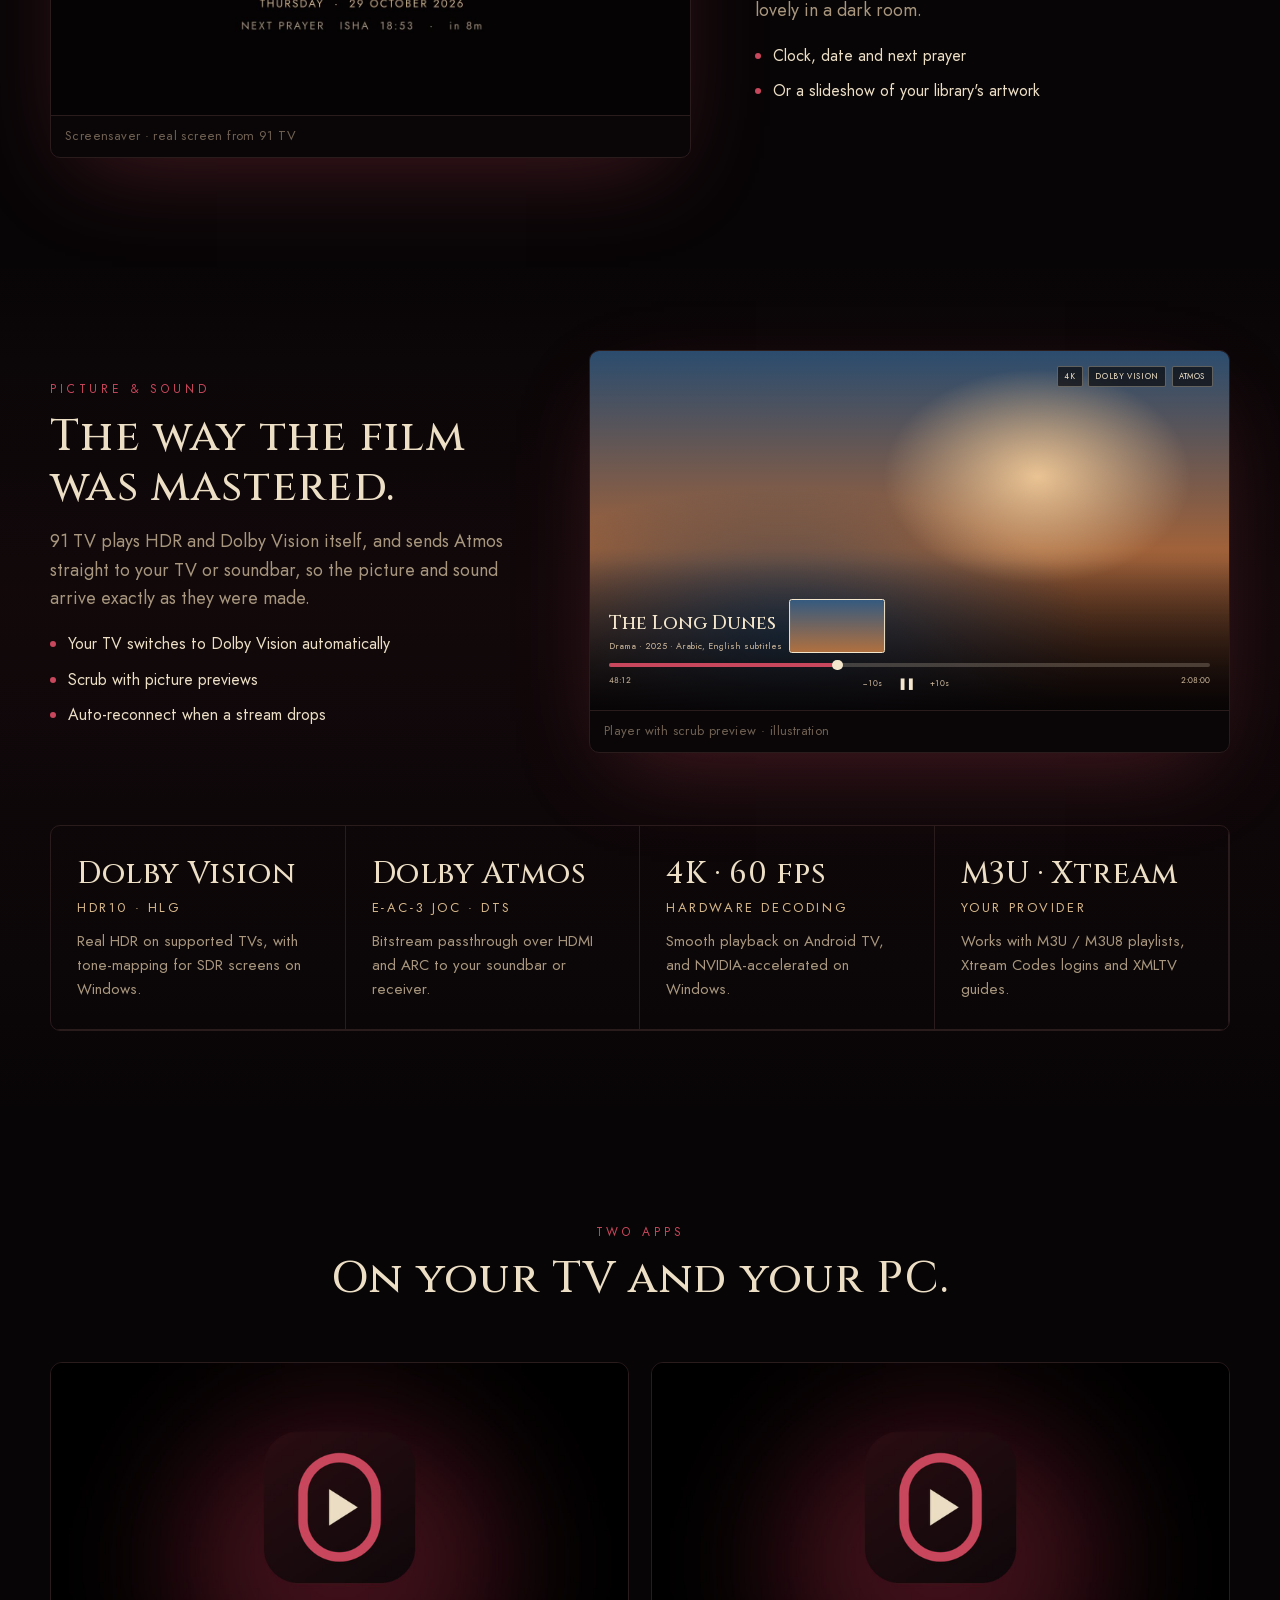
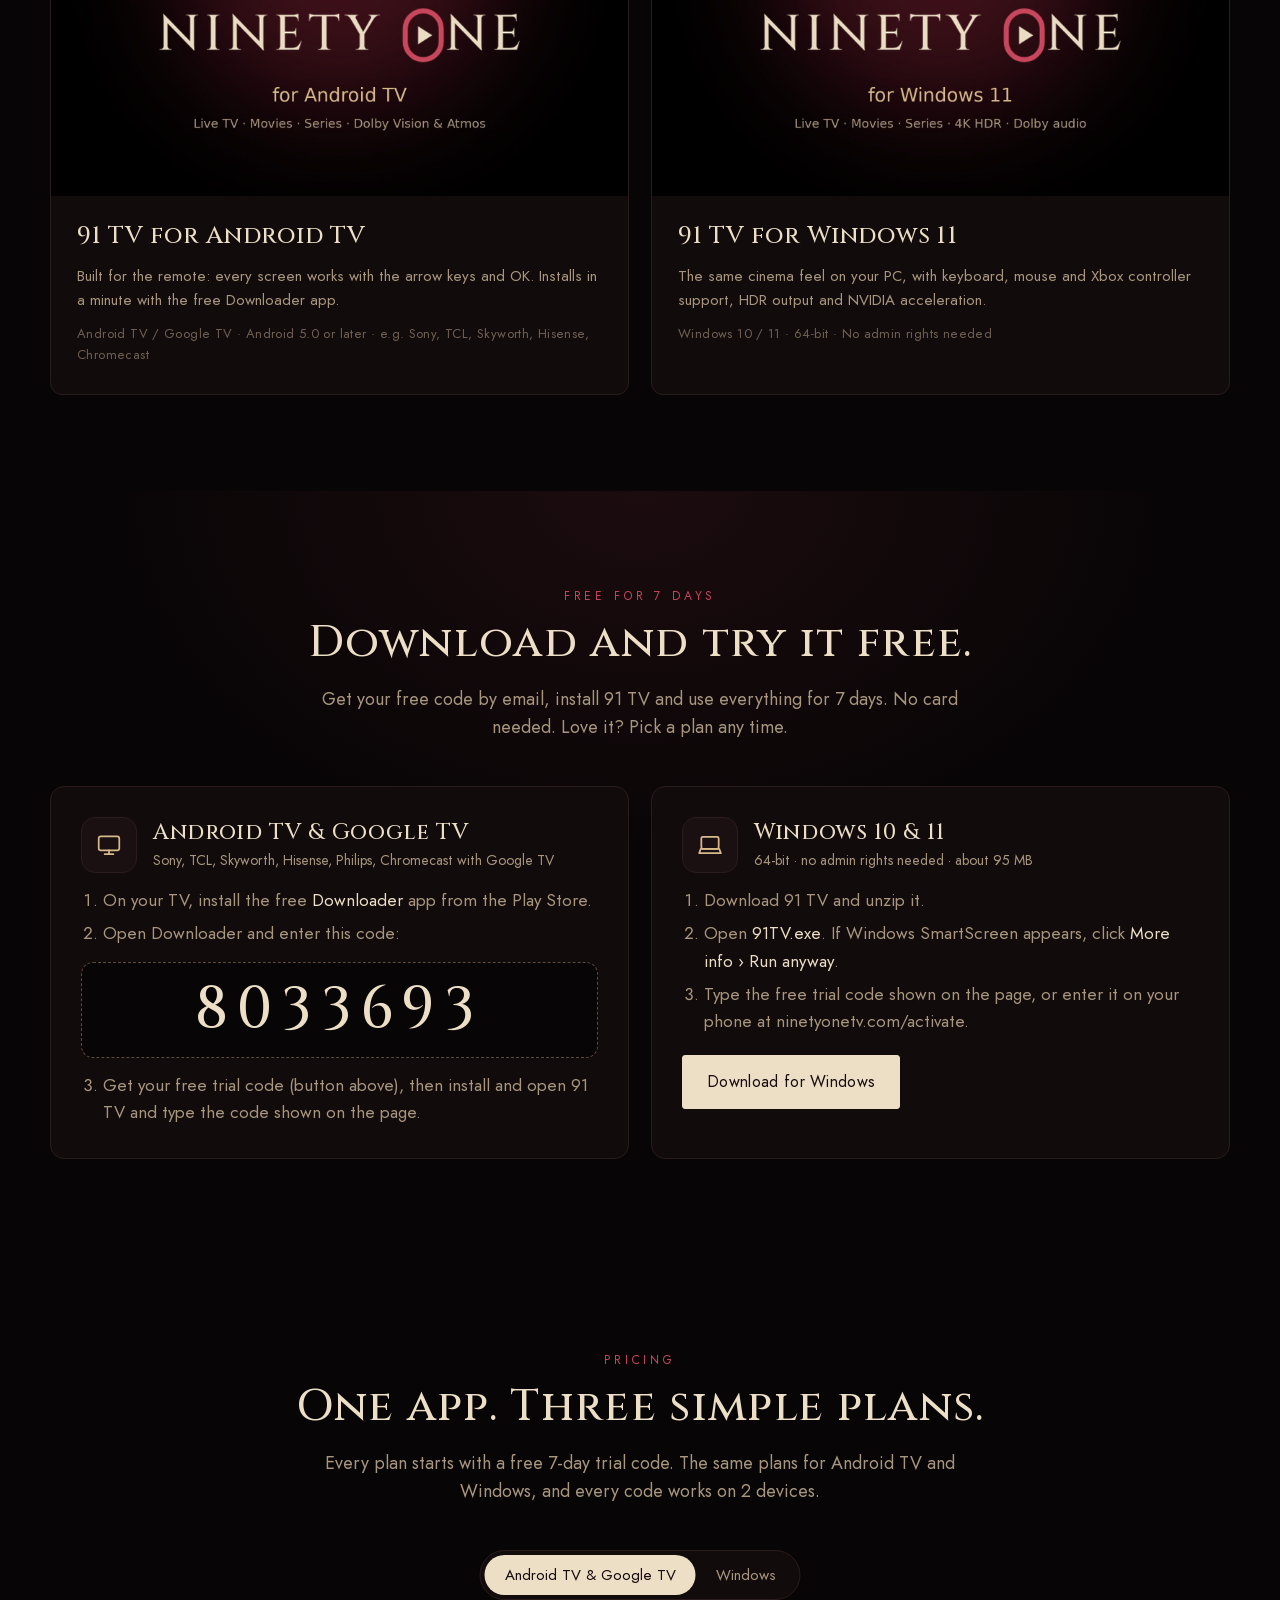
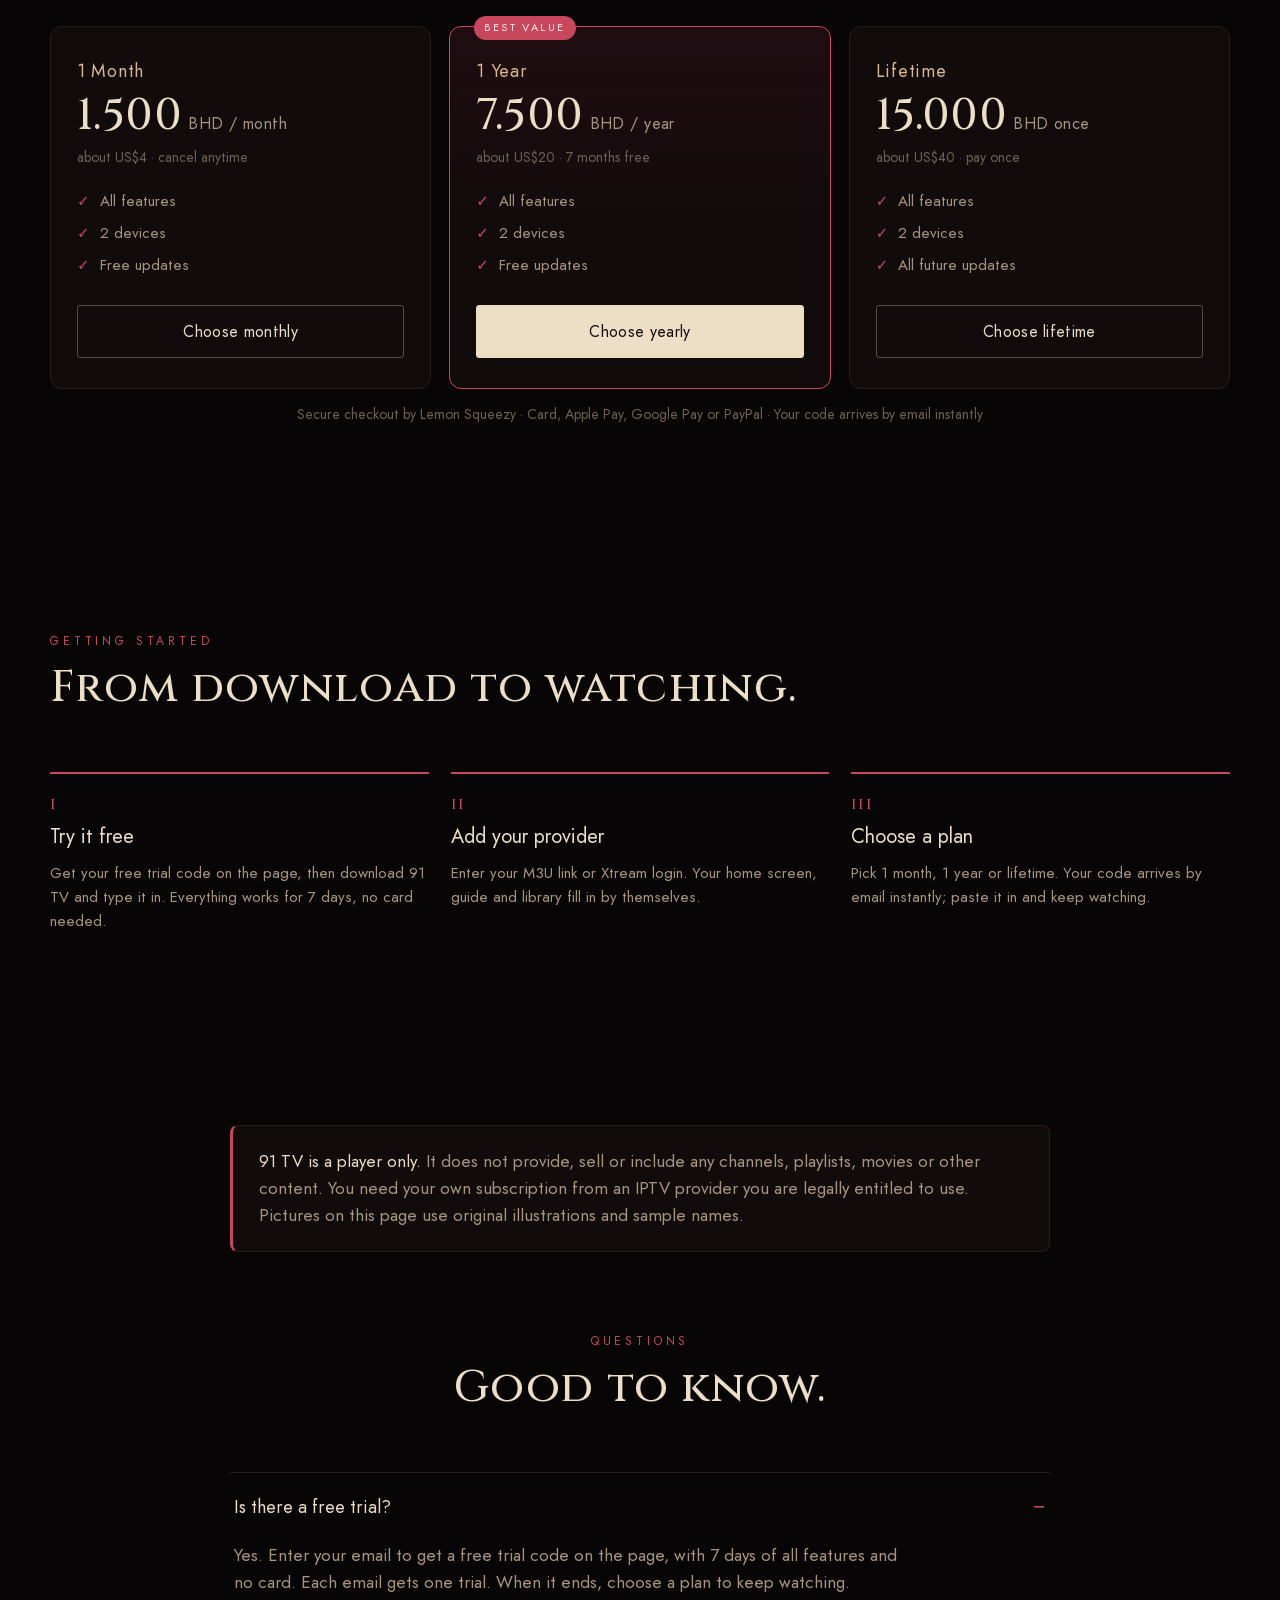
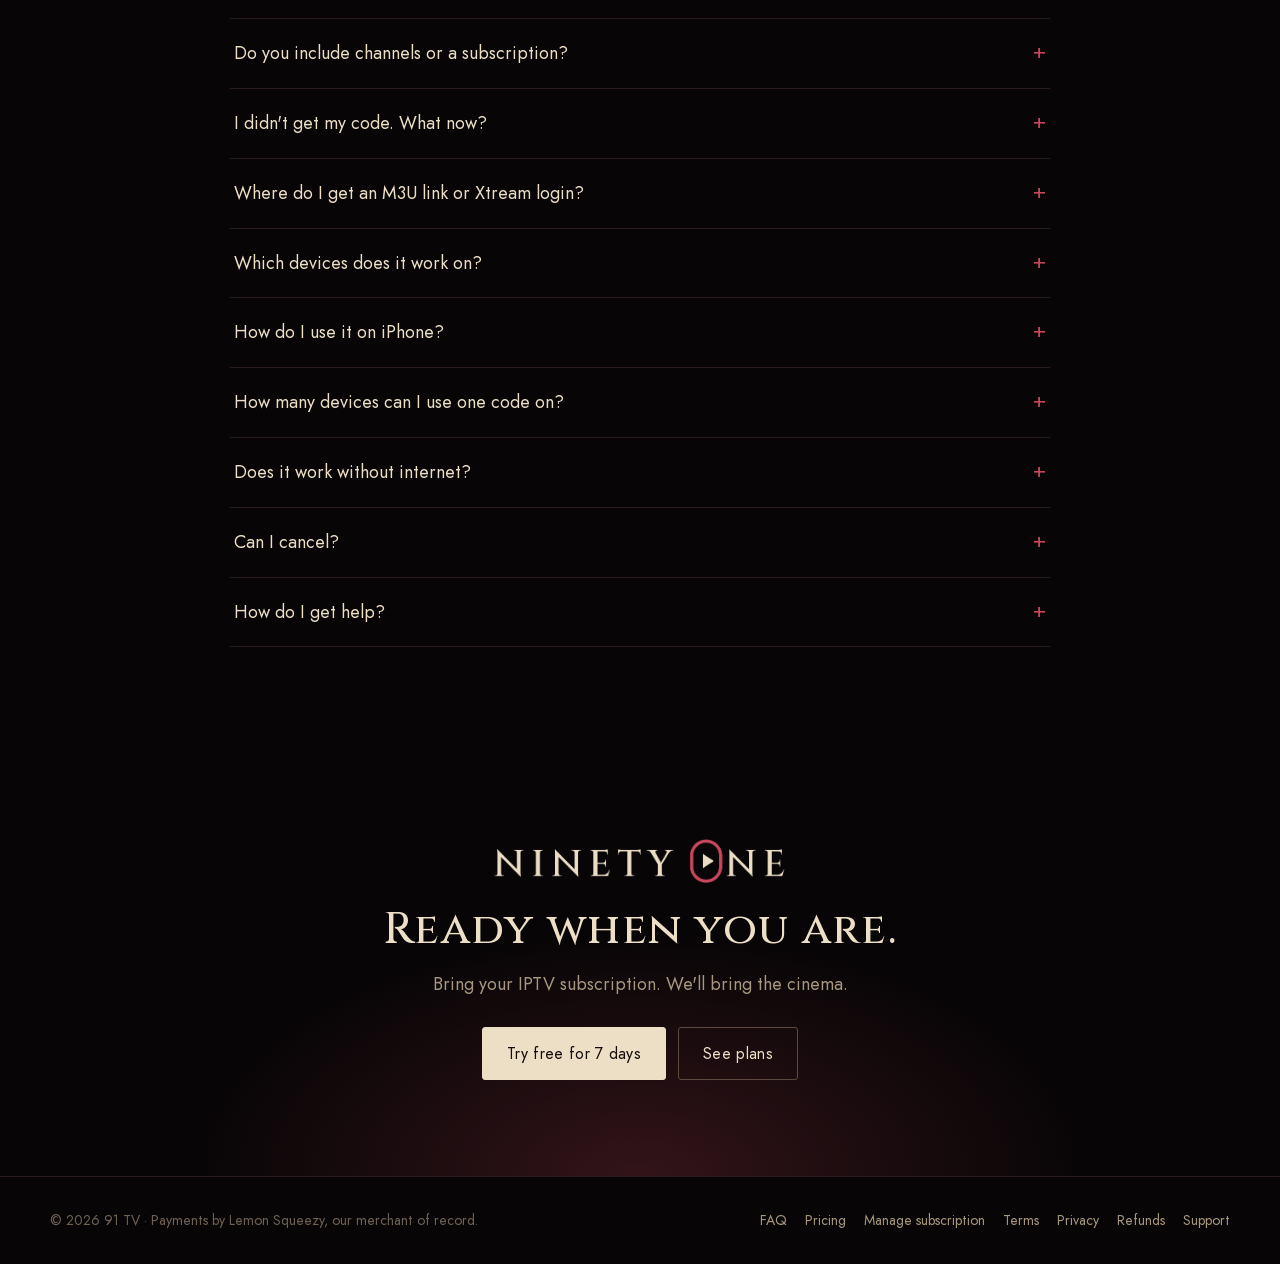
==== commit 734eec7c: "Add manage/cancel subscription links to site Co-Authored-By: Claude Sonnet 5.5 <noreply@anthropic.co" ====
--- a/docs/index.html
+++ b/docs/index.html
@@ -489,7 +489,7 @@
 <details><summary data-ar="كيف أستخدمه على iPhone؟">How do I use it on iPhone?</summary><p data-ar="افتح &lt;bdi&gt;ninetyonetv.com/app&lt;/bdi&gt; في &lt;bdi&gt;Safari&lt;/bdi&gt;، وأدخل مفتاح التفعيل، ثم أدخل بيانات مزوّدك. بعدها اضغط زر المشاركة ثم «إضافة إلى الشاشة الرئيسية» ليعمل كتطبيق. بياناتك تبقى على جهازك فقط.">Open ninetyonetv.com/app in Safari, enter your activation key, then your provider details. Then tap Share, then Add to Home Screen, and it works like an app. Your login stays on your phone only.</p></details>
 <details><summary data-ar="على كم جهاز يعمل الرمز الواحد؟">How many devices can I use one code on?</summary><p data-ar="جهازان. إذا غيّرت التلفاز أو الحاسوب، افتح &lt;bdi&gt;Settings › Licence&lt;/bdi&gt; على الجهاز القديم واحذفه، ثم فعّل الرمز نفسه على الجديد.">Two. If you change TV or PC, open Settings › Licence on the old one and remove it, then activate the same code on the new one.</p></details>
 <details><summary data-ar="هل يعمل بدون إنترنت؟">Does it work without internet?</summary><p data-ar="البث يحتاج إلى الإنترنت بالطبع. أما الترخيص فيبقى يعمل &lt;bdi&gt;7&lt;/bdi&gt; أيام بدون اتصال.">Streaming needs internet, of course. The licence itself keeps working for 7 days without a connection.</p></details>
-<details><summary data-ar="هل يمكنني الإلغاء؟">Can I cancel?</summary><p data-ar="نعم. يمكن إلغاء الخطط الشهرية والسنوية في أي وقت من الرابط في بريد الإيصال؛ ويبقى وصولك حتى نهاية الفترة التي دفعتها.">Yes. Monthly and yearly plans can be cancelled anytime from the link in your receipt email; you keep access until the end of the period you paid for.</p></details>
+<details><summary data-ar="هل يمكنني الإلغاء؟">Can I cancel?</summary><p data-ar="نعم. يمكن إلغاء الخطط الشهرية والسنوية في أي وقت من الرابط في بريد الإيصال؛ ويبقى وصولك حتى نهاية الفترة التي دفعتها. &lt;a href=&quot;https://91tv.lemonsqueezy.com/billing&quot; target=&quot;_blank&quot; rel=&quot;noopener&quot;&gt;أدر اشتراكك أو ألغه&lt;/a&gt; بالبريد الذي اشتريت به.">Yes. Monthly and yearly plans can be cancelled anytime from the link in your receipt email; you keep access until the end of the period you paid for. <a href="https://91tv.lemonsqueezy.com/billing" target="_blank" rel="noopener">Manage or cancel your subscription</a> with the email you bought with.</p></details>
 <details><summary data-ar="كيف أحصل على مساعدة؟">How do I get help?</summary><p data-ar="ردّ على بريد إيصال &lt;bdi&gt;91 TV&lt;/bdi&gt; وسنساعدك في التثبيت أو التفعيل أو نقل الترخيص.">Reply to your 91 TV receipt email and we'll help you with installing, activating or moving your licence.</p></details>
 </div>
 </div>
@@ -503,7 +503,7 @@
 </div>
 </section>
 </main>
-<footer class="gut"><div class="wrap"><span data-ar='© &lt;span id="yr"&gt;&lt;bdi&gt;2026&lt;/bdi&gt;&lt;/span&gt; &lt;bdi&gt;91 TV&lt;/bdi&gt; · المدفوعات عبر &lt;bdi&gt;Lemon Squeezy&lt;/bdi&gt;، التاجر المسجّل لدينا.'>© <span id="yr">2026</span> 91 TV · Payments by Lemon Squeezy, our merchant of record.</span><span><a data-ar="الأسئلة الشائعة" href="#faq">FAQ</a><a data-ar="الأسعار" href="#pricing">Pricing</a><a data-ar="الشروط" href="terms.html">Terms</a><a data-ar="الخصوصية" href="privacy.html">Privacy</a><a data-ar="الاسترداد" href="refund.html">Refunds</a><a href="mailto:ninetyonetv.support@gmail.com">Support</a></span></div></footer>
+<footer class="gut"><div class="wrap"><span data-ar='© &lt;span id="yr"&gt;&lt;bdi&gt;2026&lt;/bdi&gt;&lt;/span&gt; &lt;bdi&gt;91 TV&lt;/bdi&gt; · المدفوعات عبر &lt;bdi&gt;Lemon Squeezy&lt;/bdi&gt;، التاجر المسجّل لدينا.'>© <span id="yr">2026</span> 91 TV · Payments by Lemon Squeezy, our merchant of record.</span><span><a data-ar="الأسئلة الشائعة" href="#faq">FAQ</a><a data-ar="الأسعار" href="#pricing">Pricing</a><a data-ar="إدارة الاشتراك" href="https://91tv.lemonsqueezy.com/billing" target="_blank" rel="noopener">Manage subscription</a><a data-ar="الشروط" href="terms.html">Terms</a><a data-ar="الخصوصية" href="privacy.html">Privacy</a><a data-ar="الاسترداد" href="refund.html">Refunds</a><a href="mailto:ninetyonetv.support@gmail.com">Support</a></span></div></footer>
 <script>
 (function(){
   var c=document.getElementById('clk');
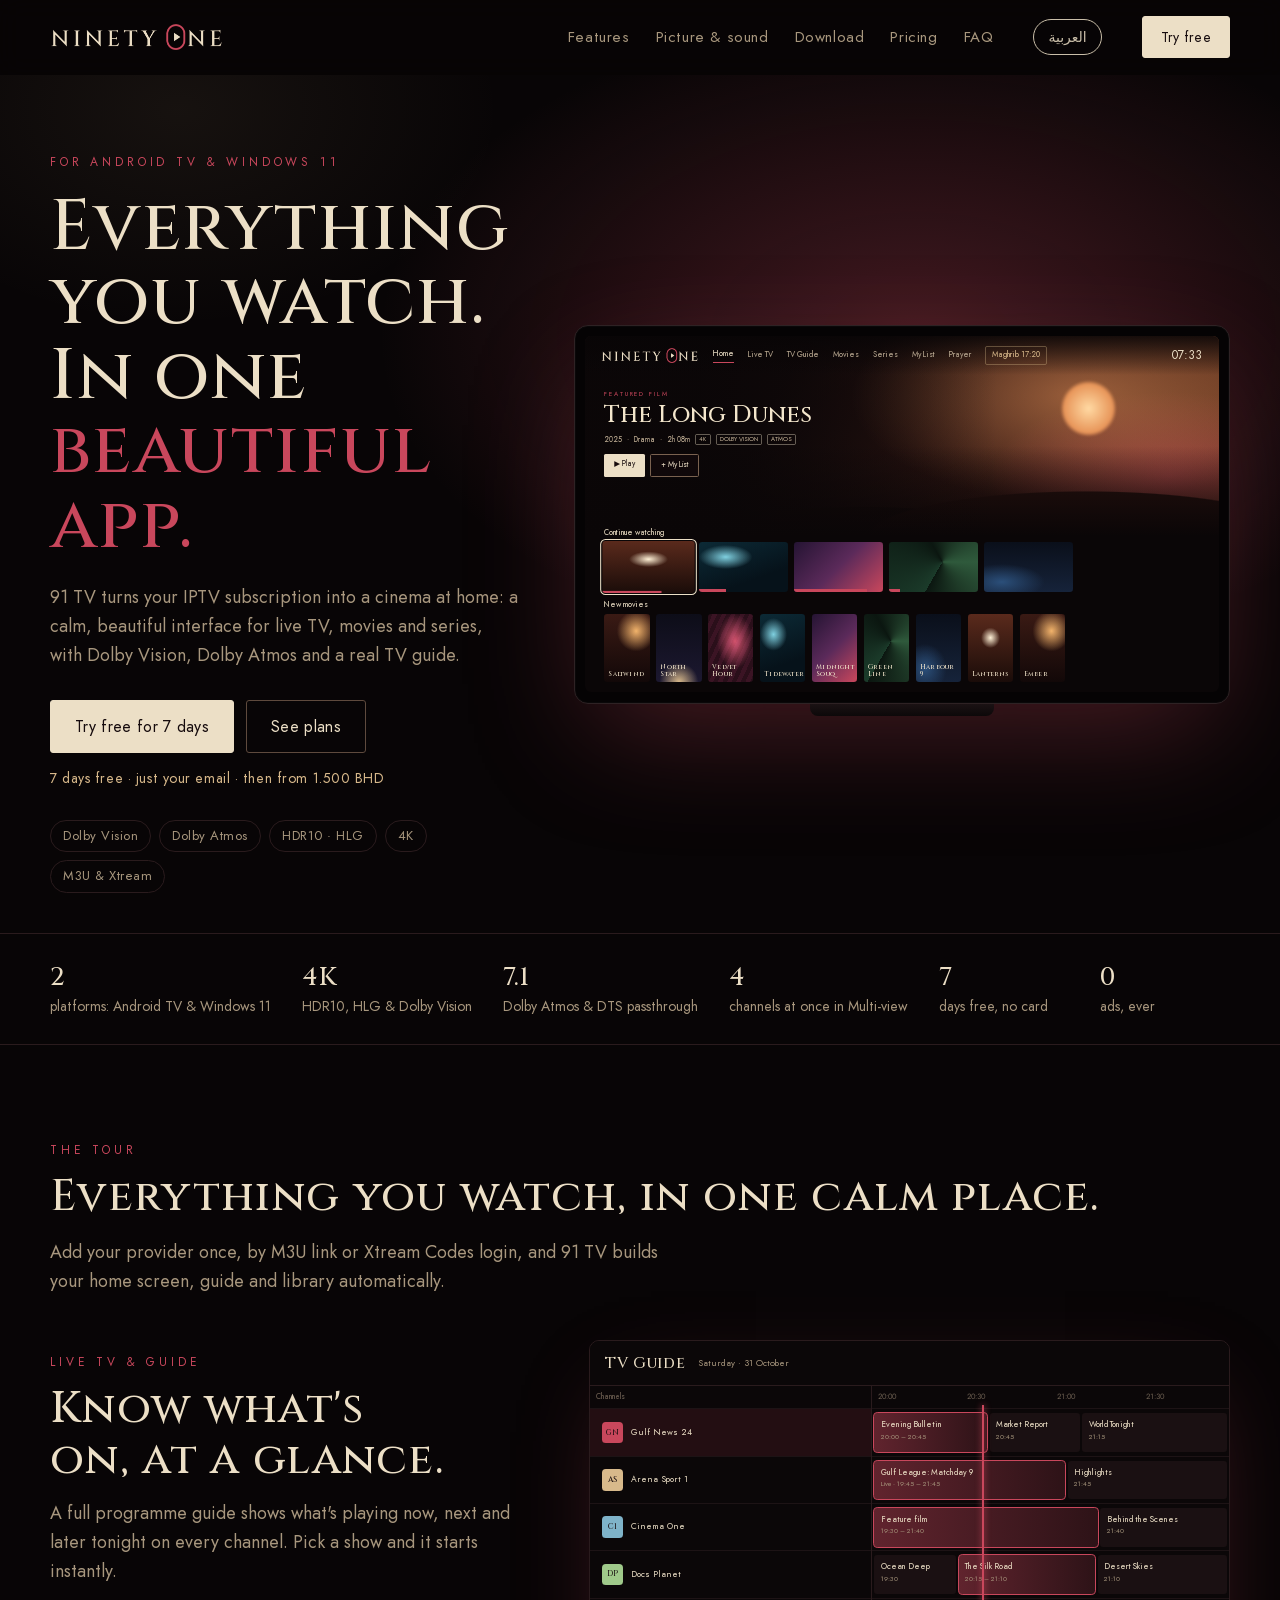
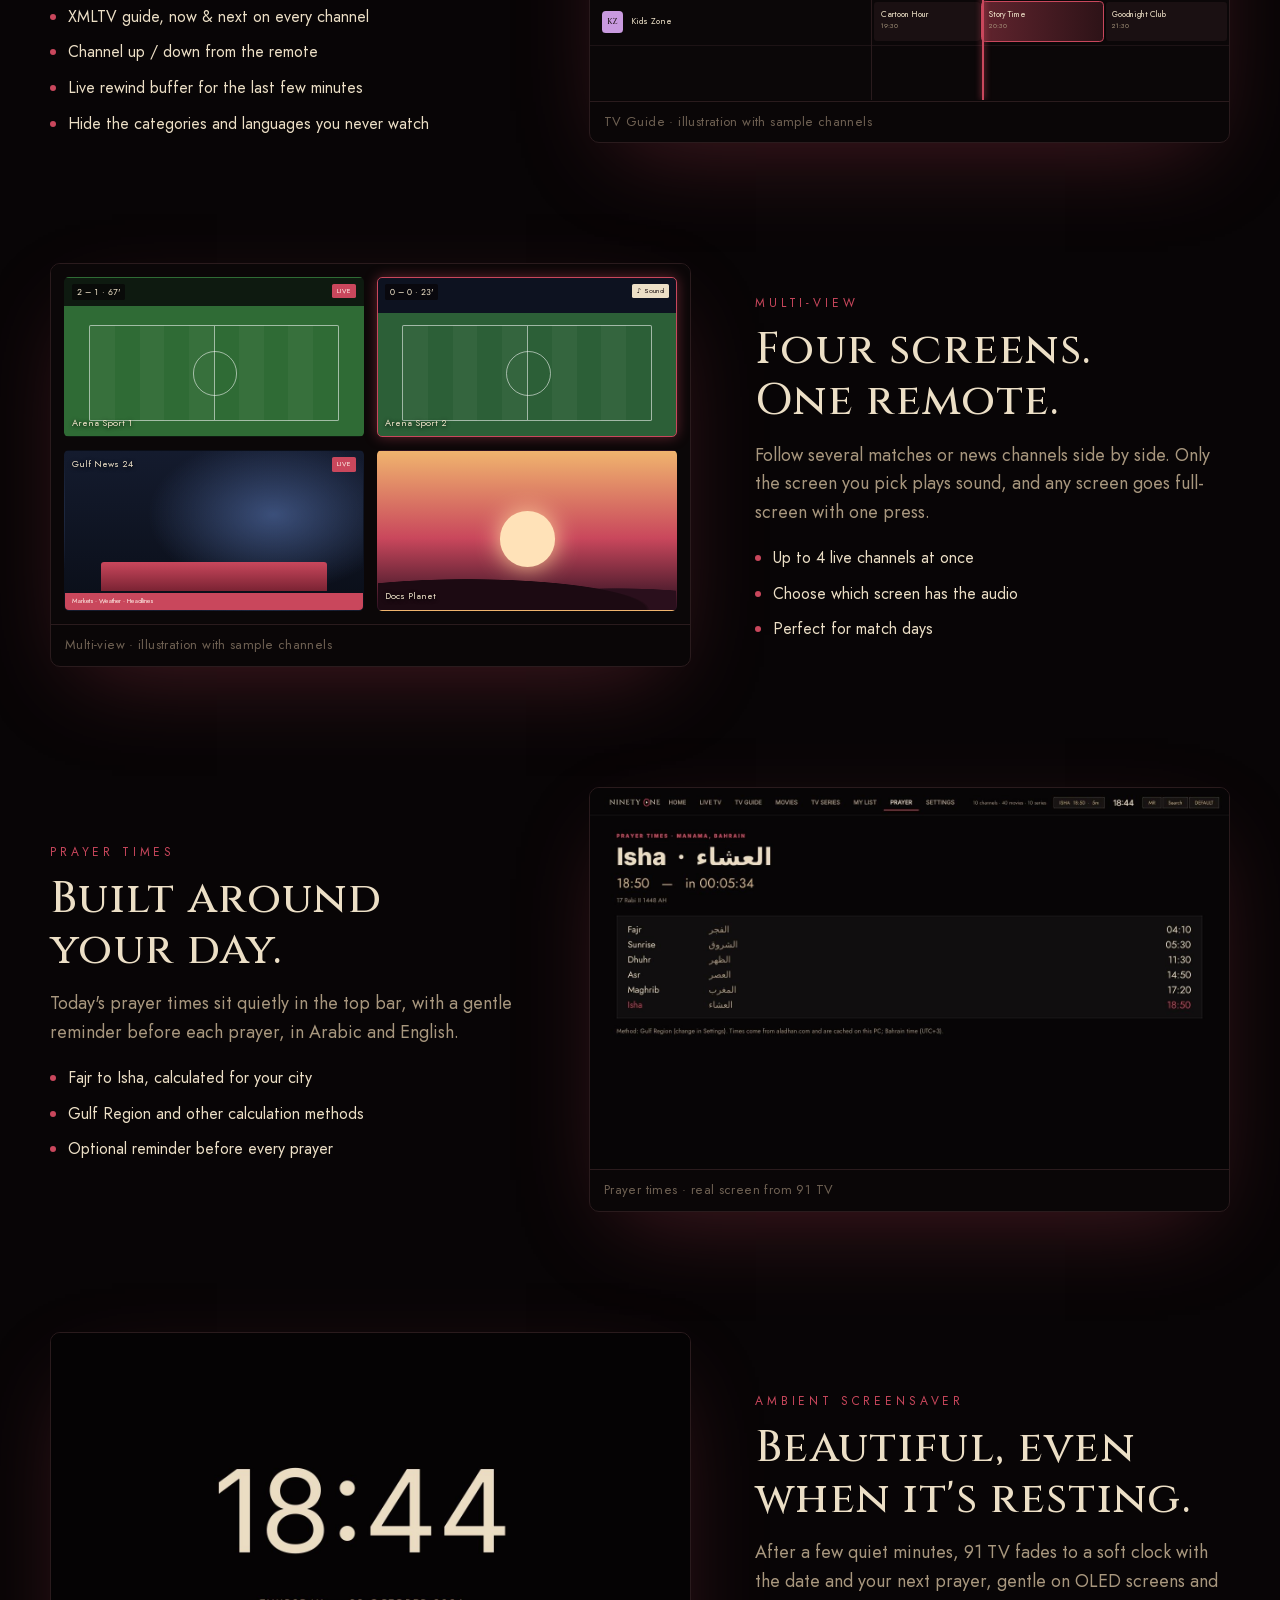
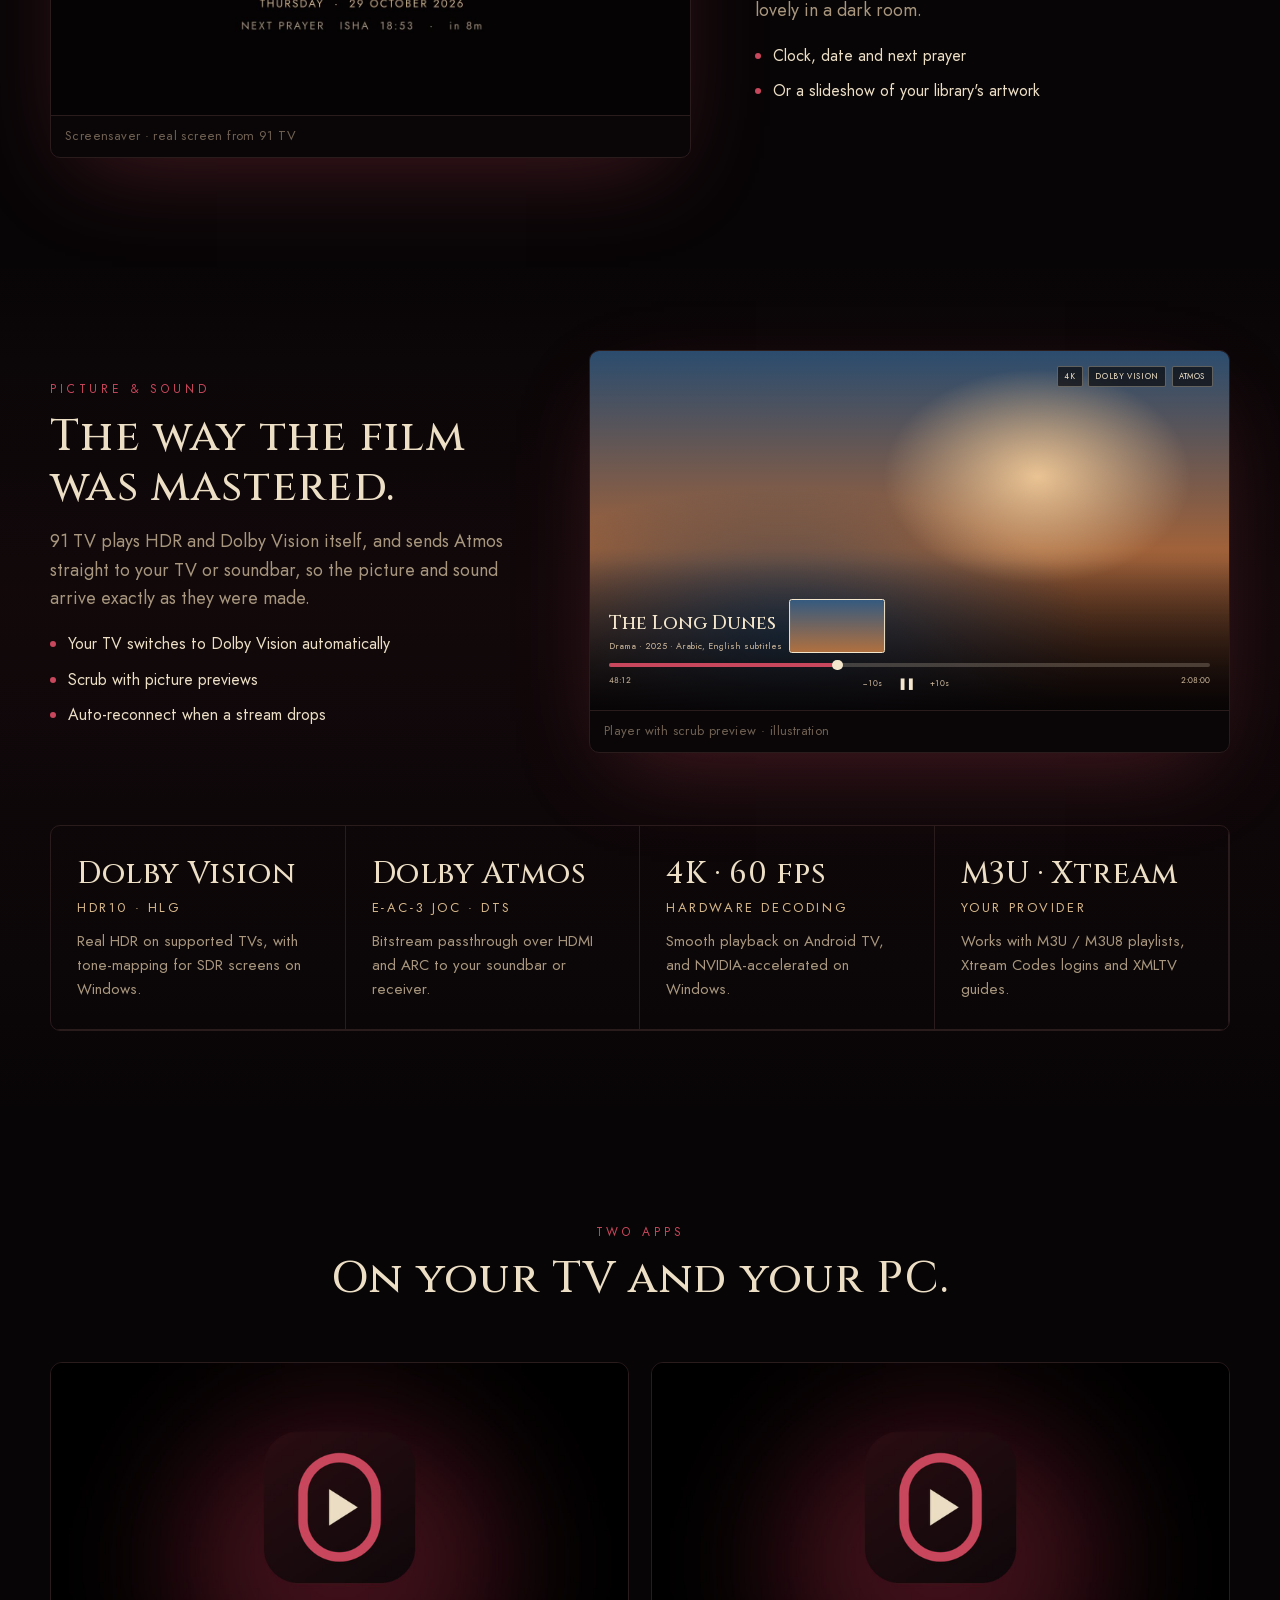
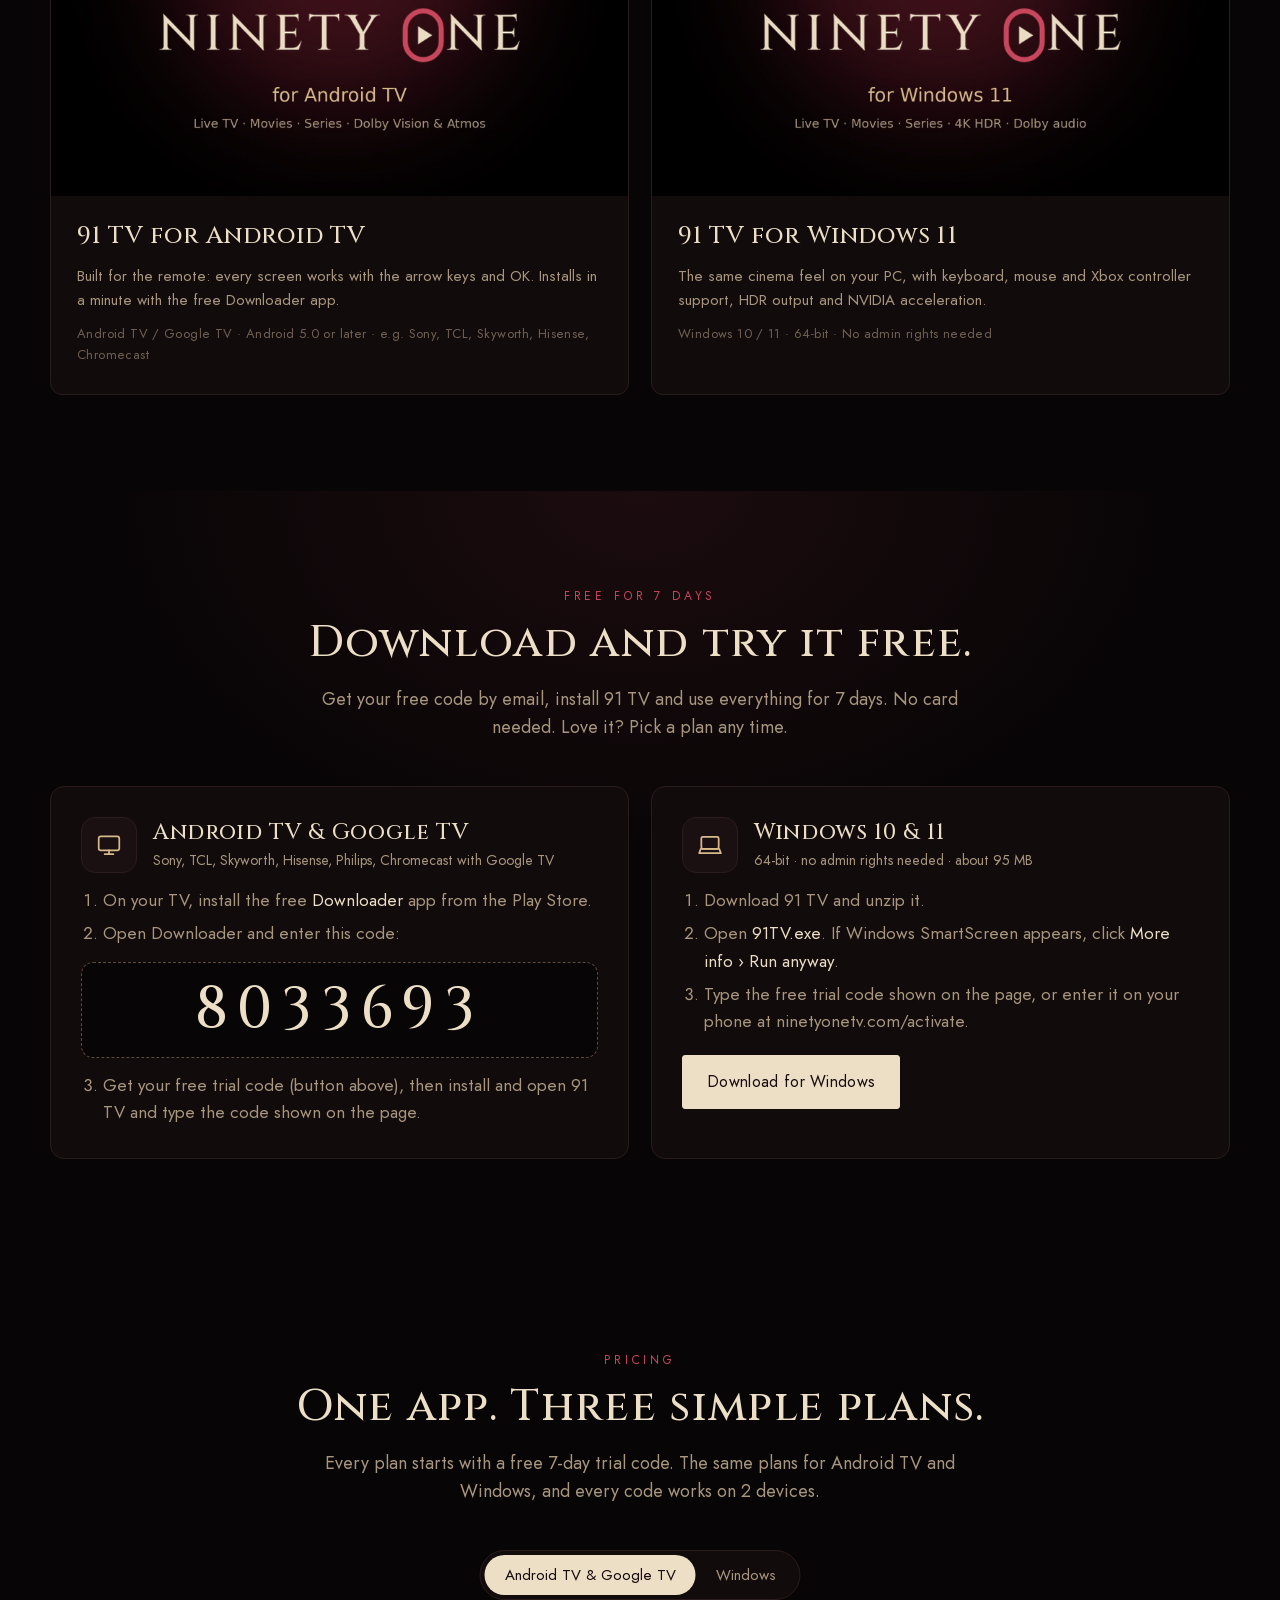
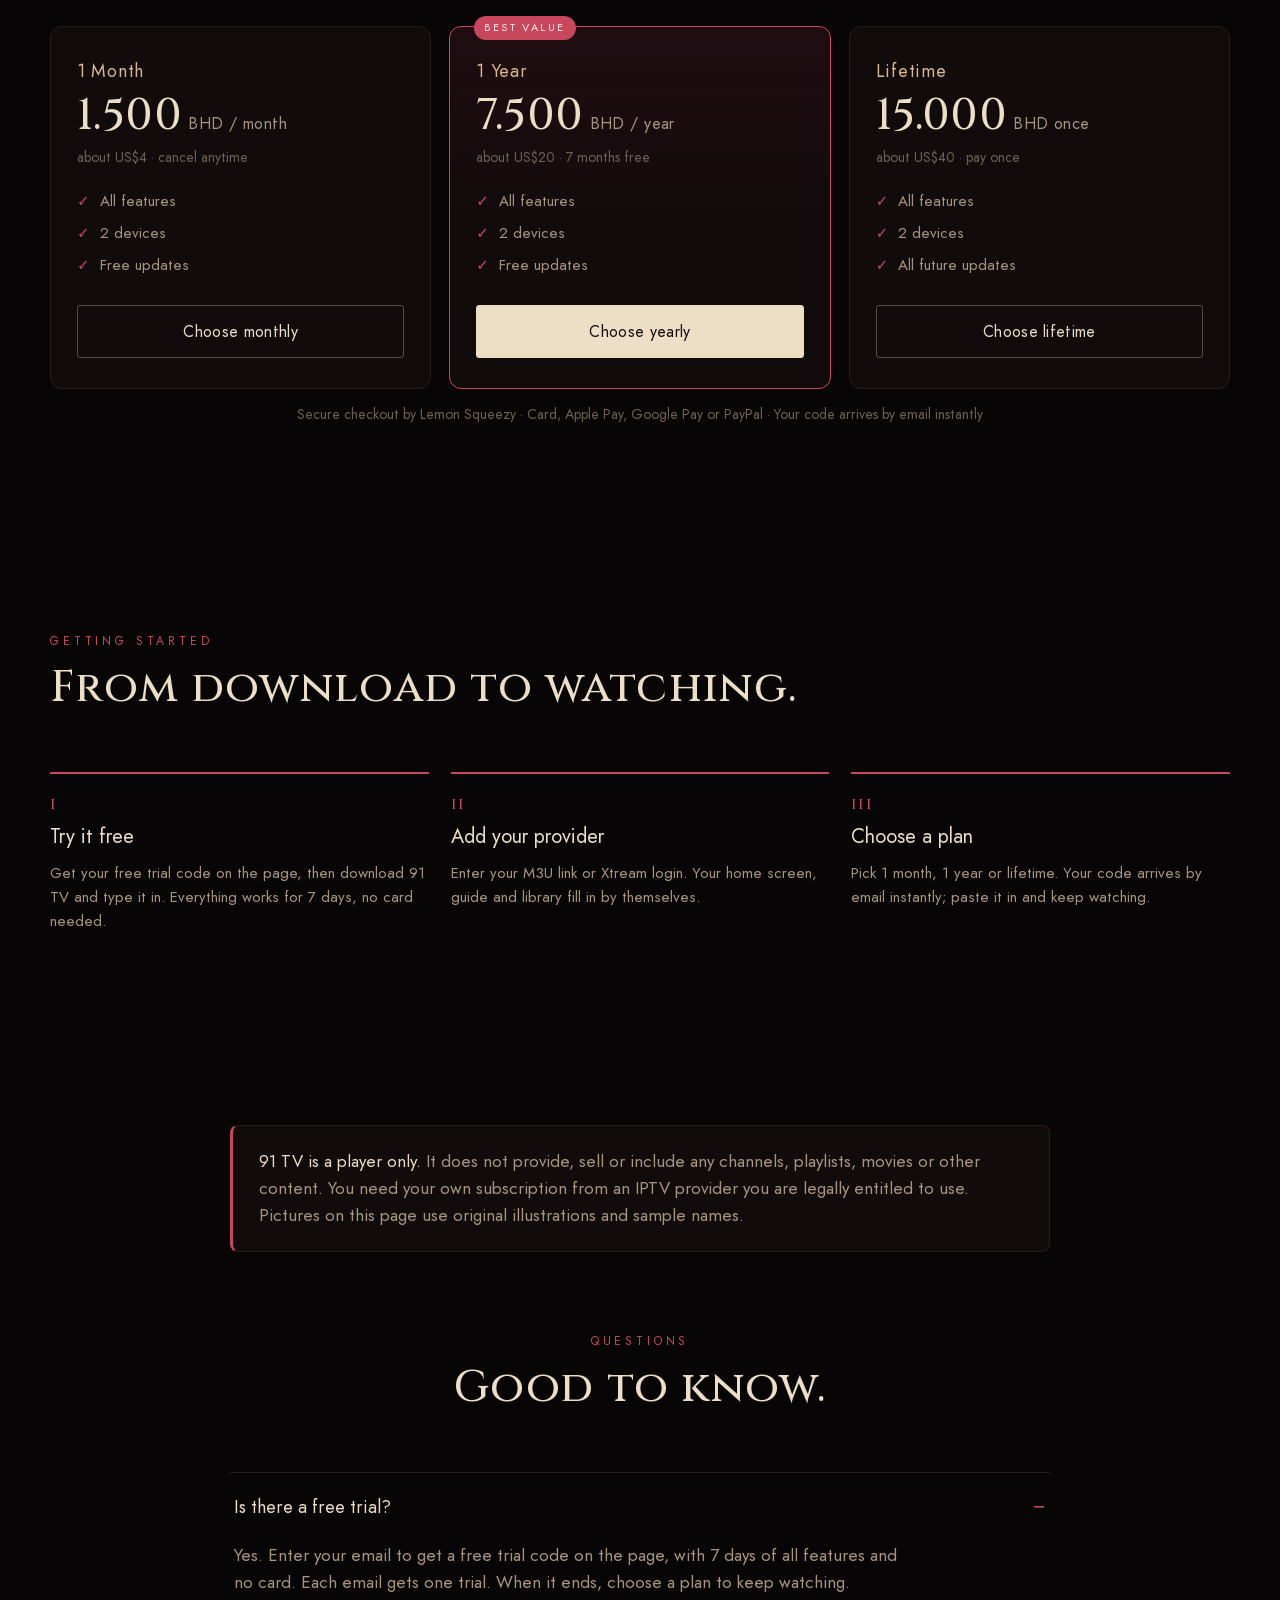
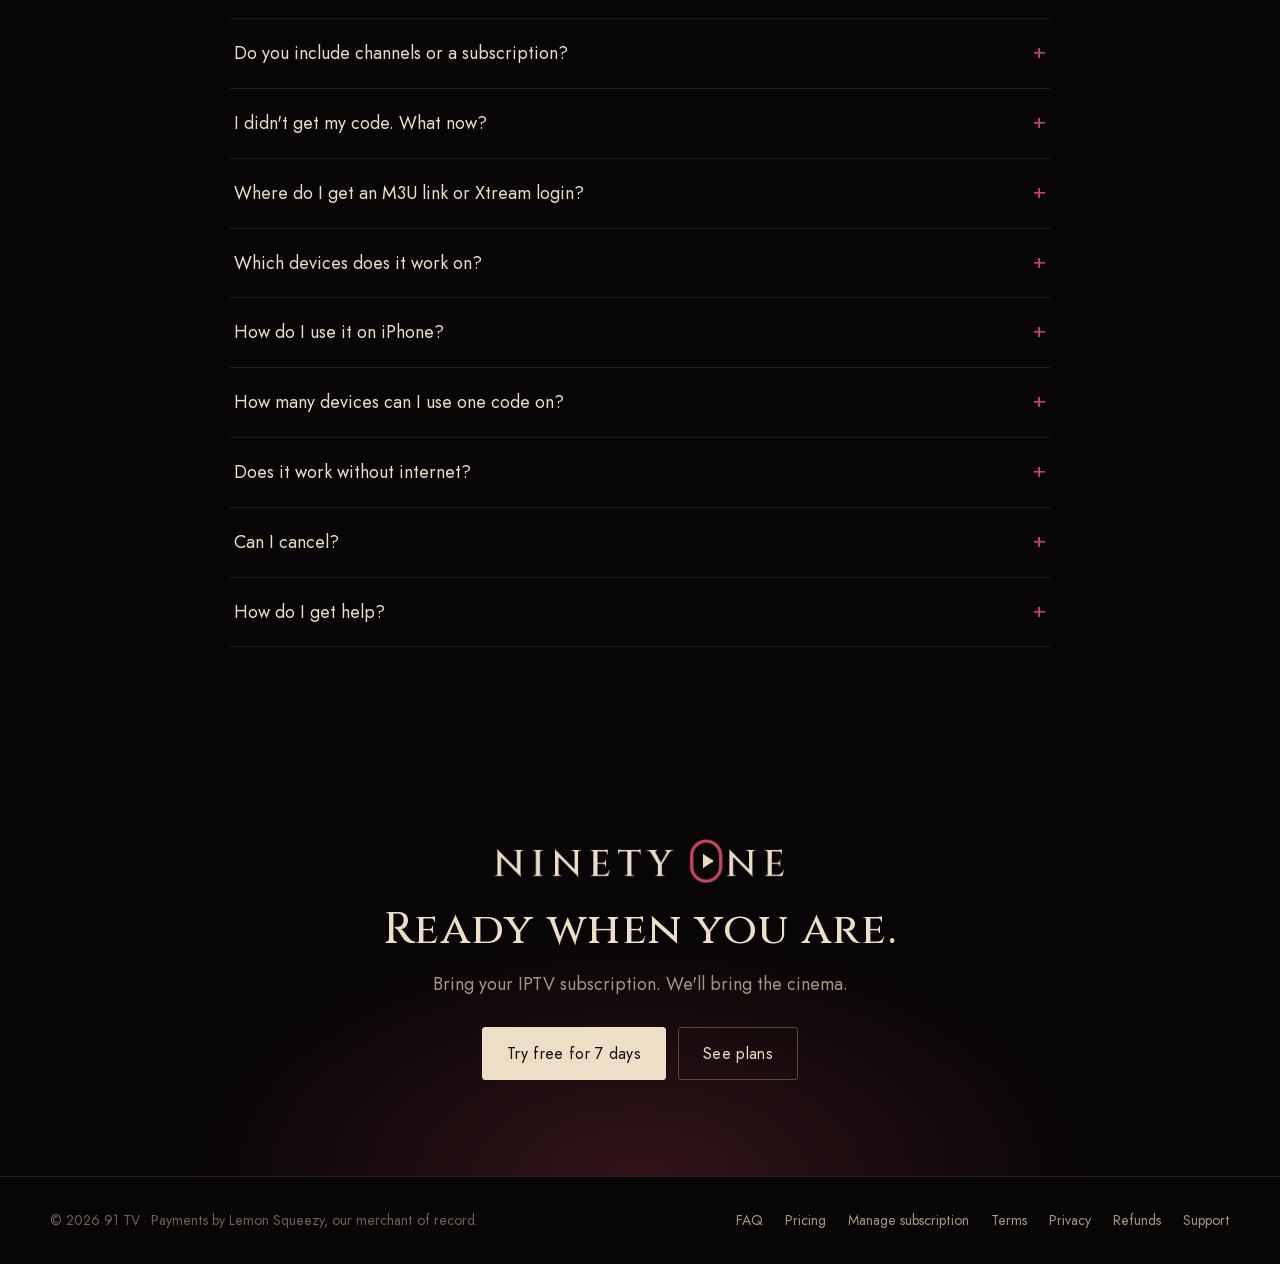
==== commit 553a79e7: "Fix footer link wrapping on mobile Co-Authored-By: Claude Sonnet 5.5 <noreply@anthropic.com> Claude-" ====
--- a/docs/index.html
+++ b/docs/index.html
@@ -273,7 +273,8 @@
 .final img{height:44px;width:auto;margin:0 auto 22px}
 footer{border-top:1px solid var(--line);color:var(--dim);font-size:14px;padding-block:32px calc(32px + env(safe-area-inset-bottom,0px))}
 footer .wrap{display:flex;justify-content:space-between;gap:16px;flex-wrap:wrap}
-footer a{color:var(--muted);text-decoration:none;margin-left:18px}
+footer a{color:var(--muted);text-decoration:none;white-space:nowrap}
+footer .wrap>span:last-child{display:flex;flex-wrap:wrap;gap:10px 22px}
 </style>
 </head>
 <body>
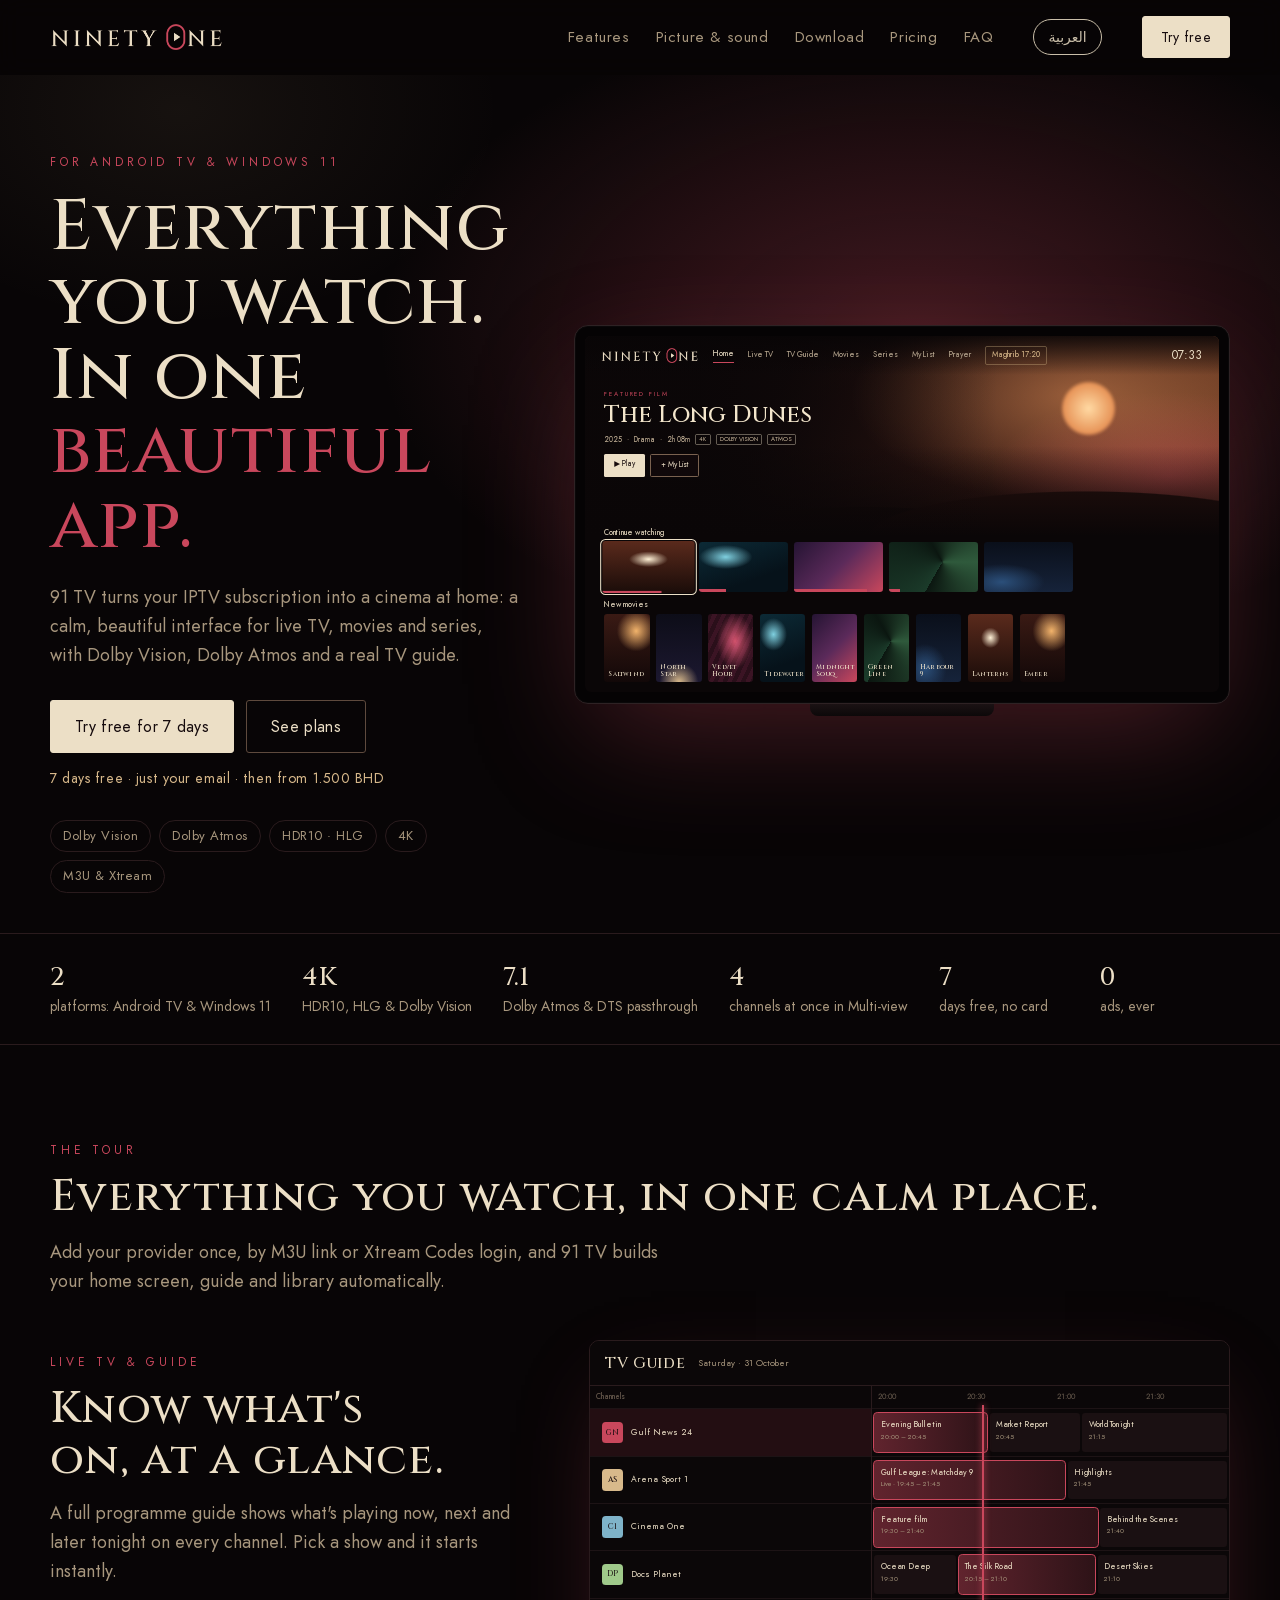
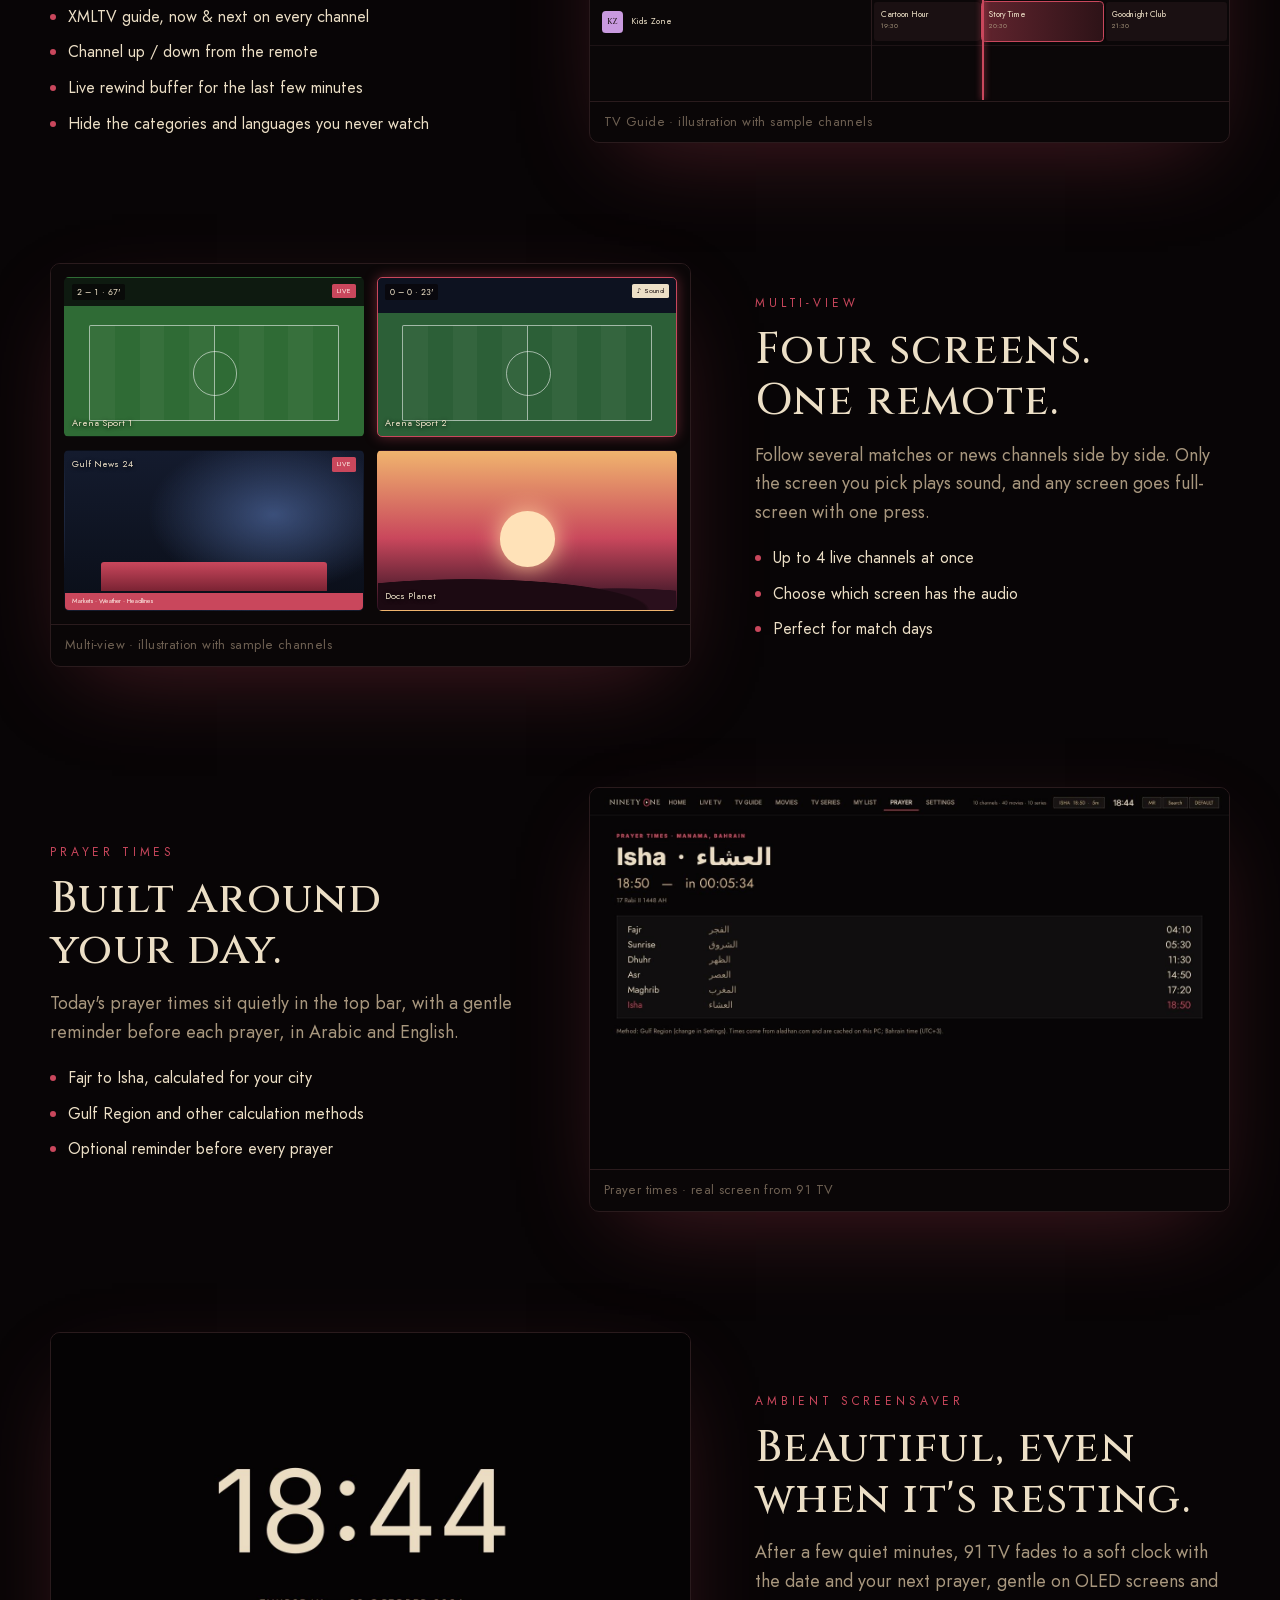
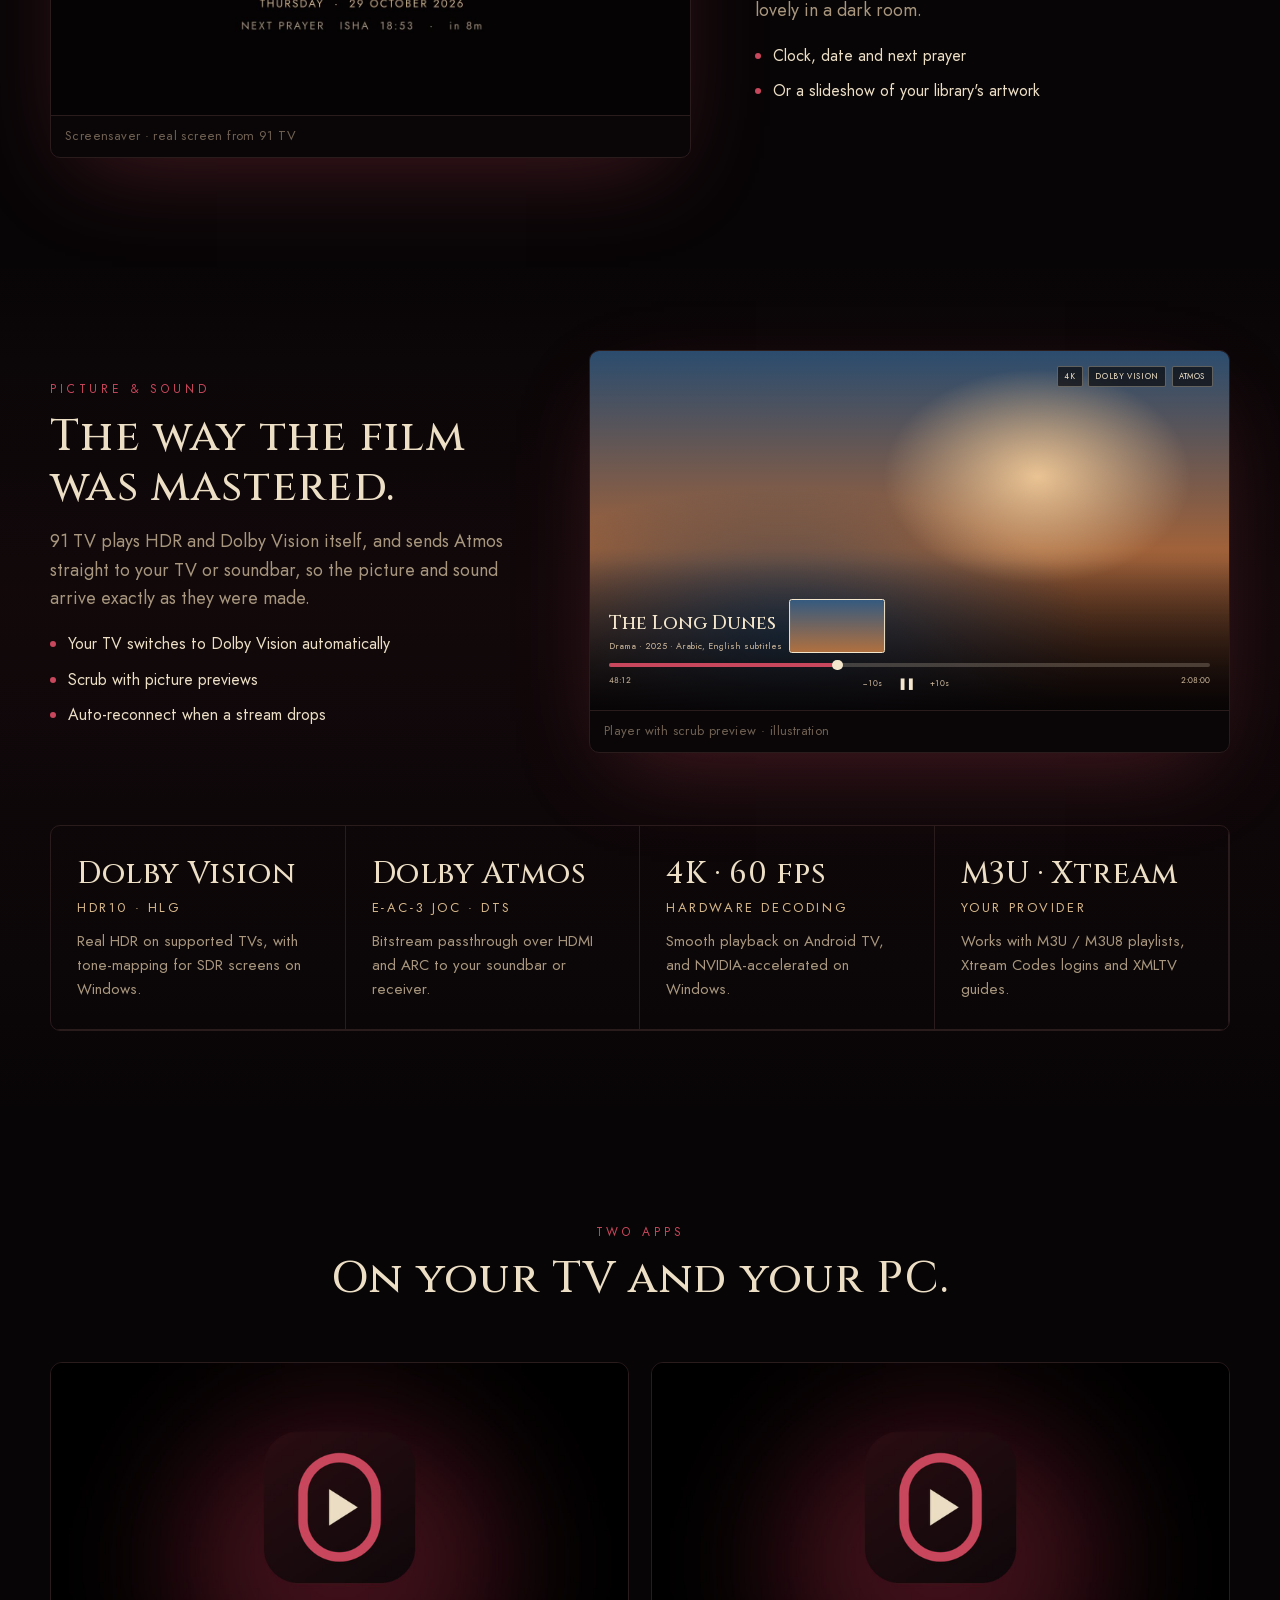
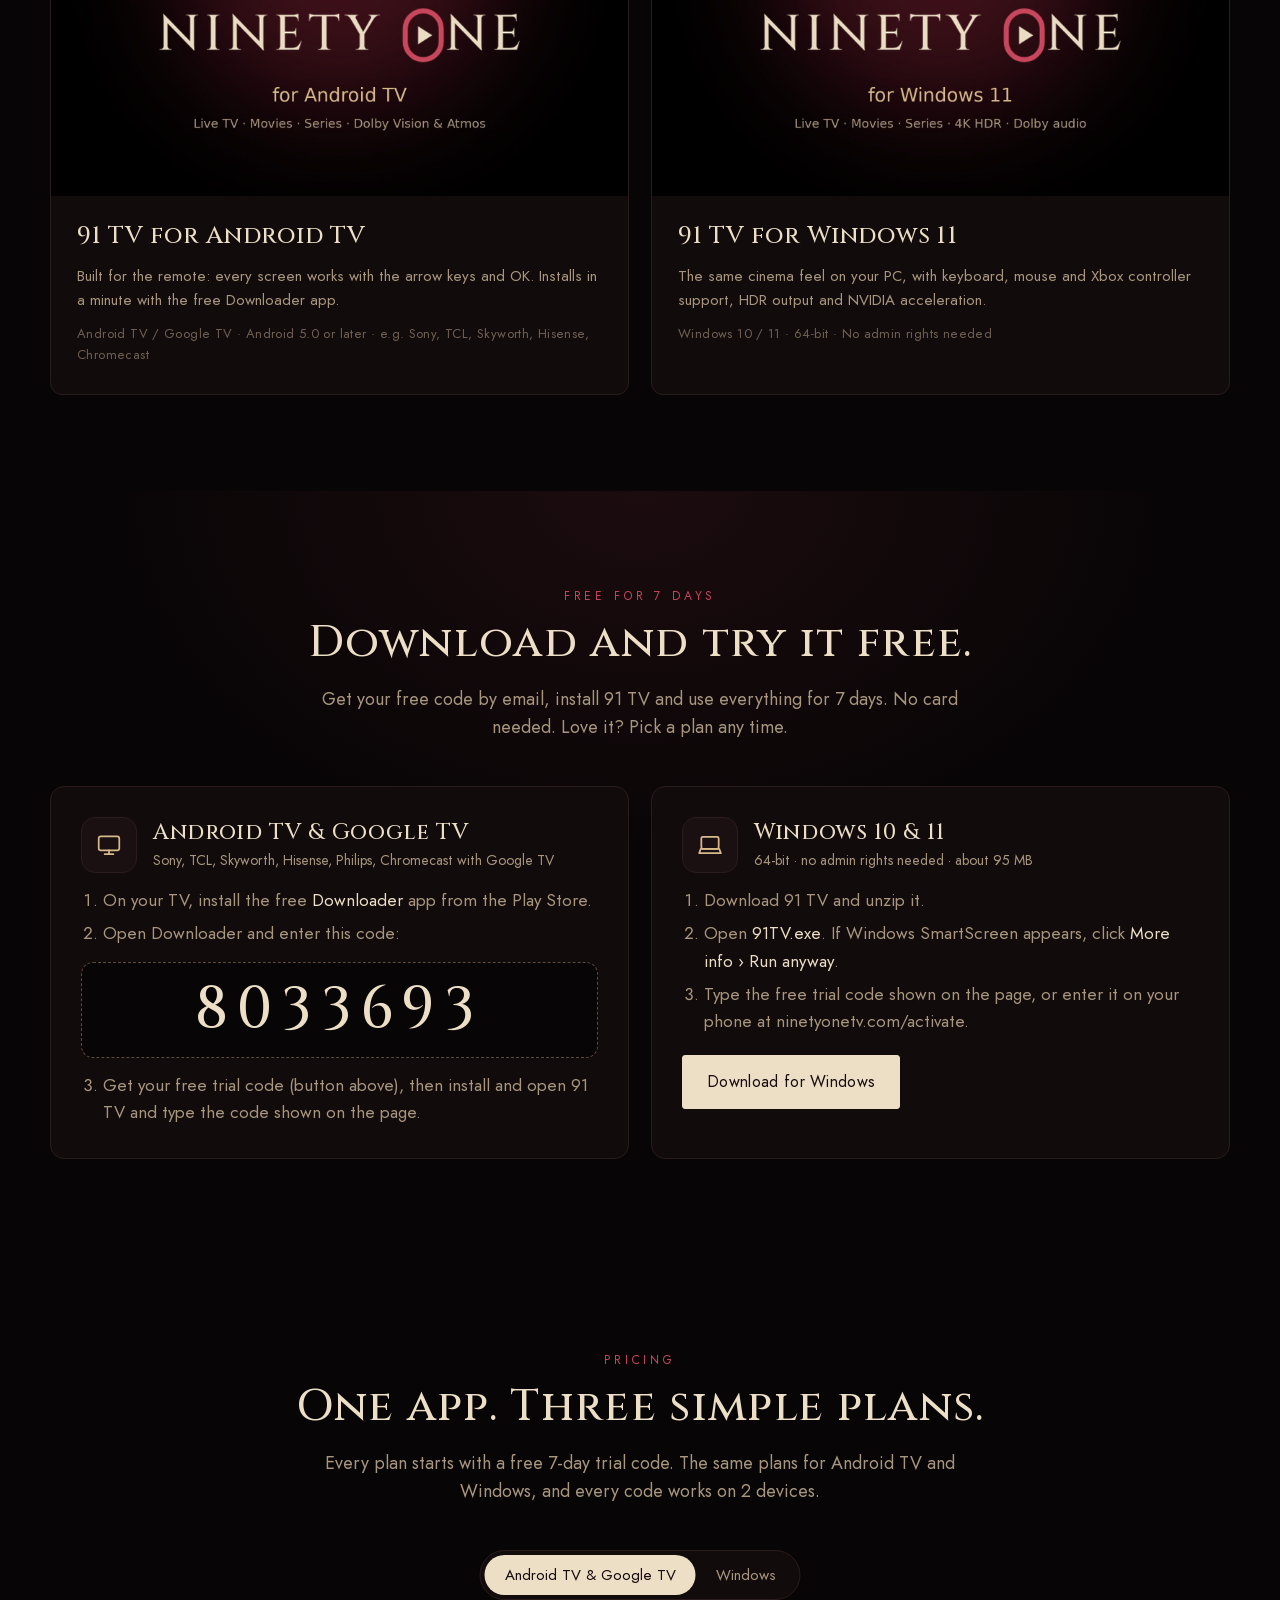
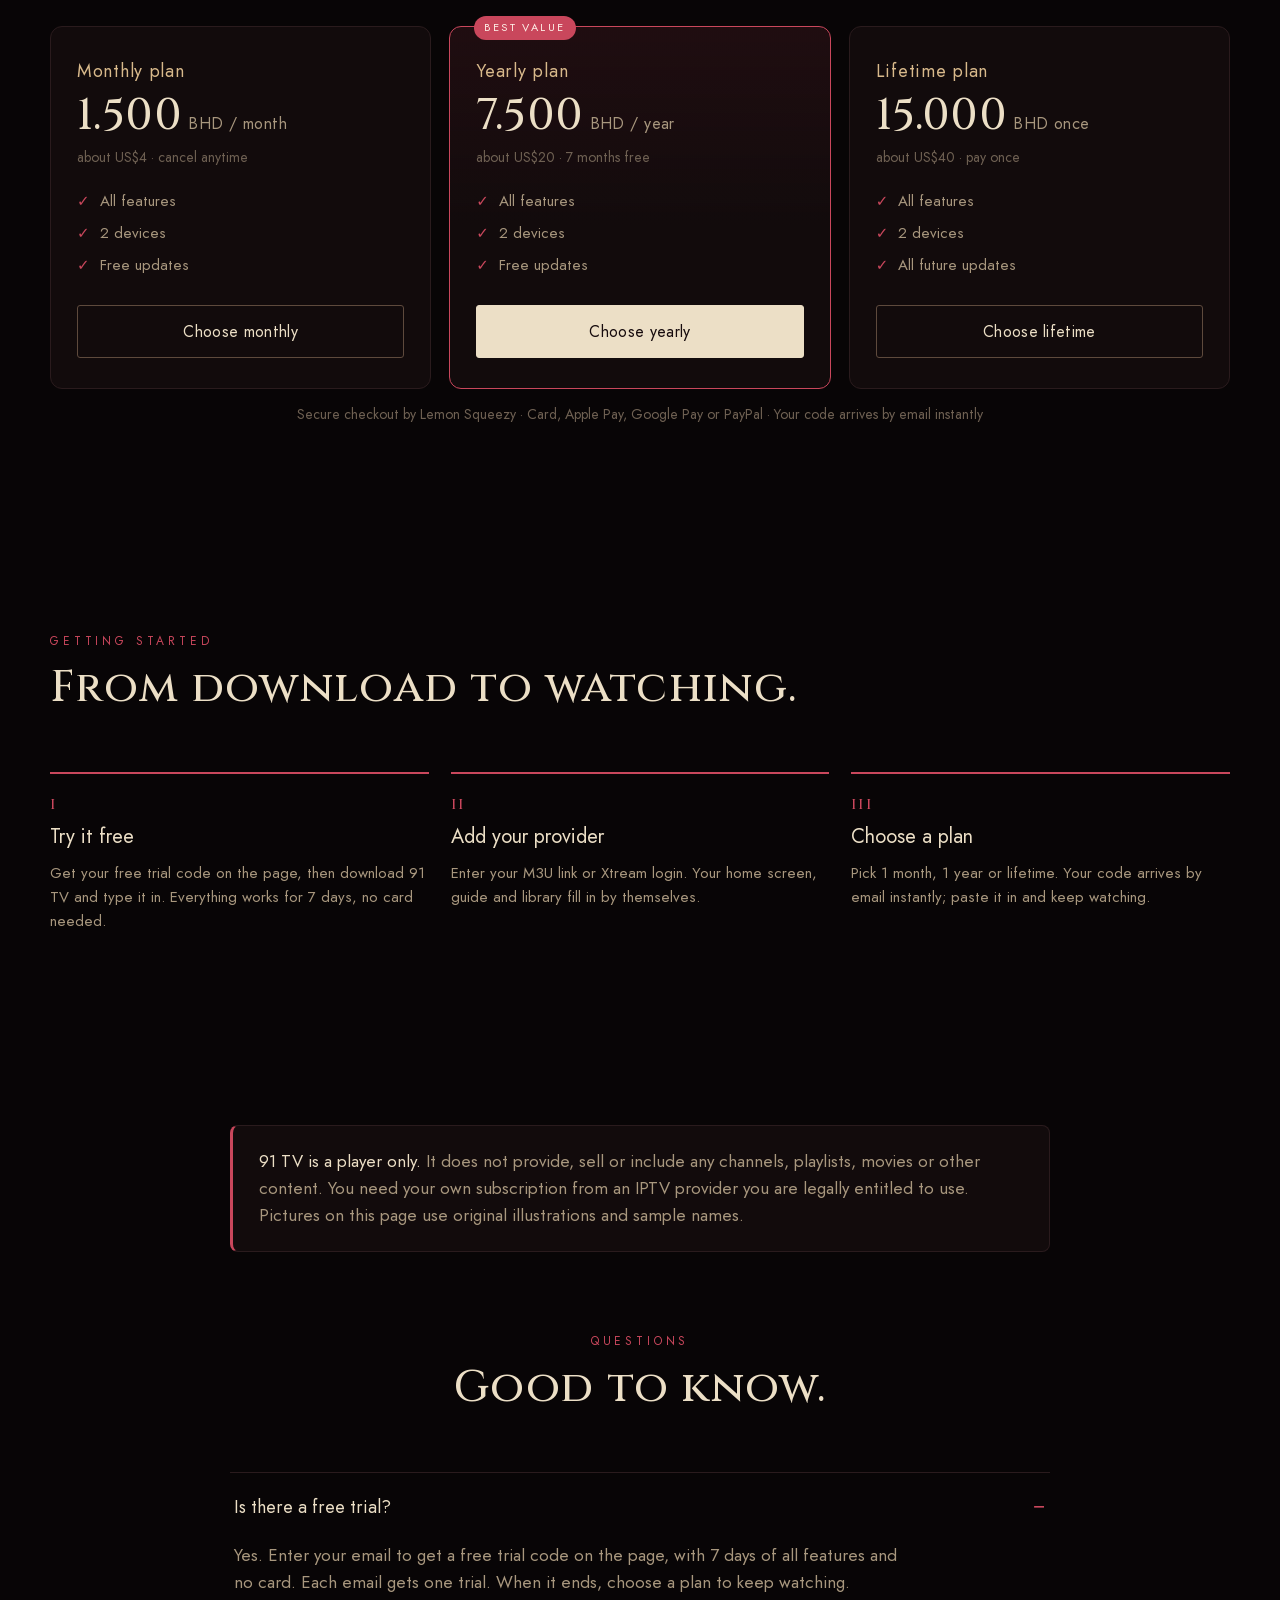
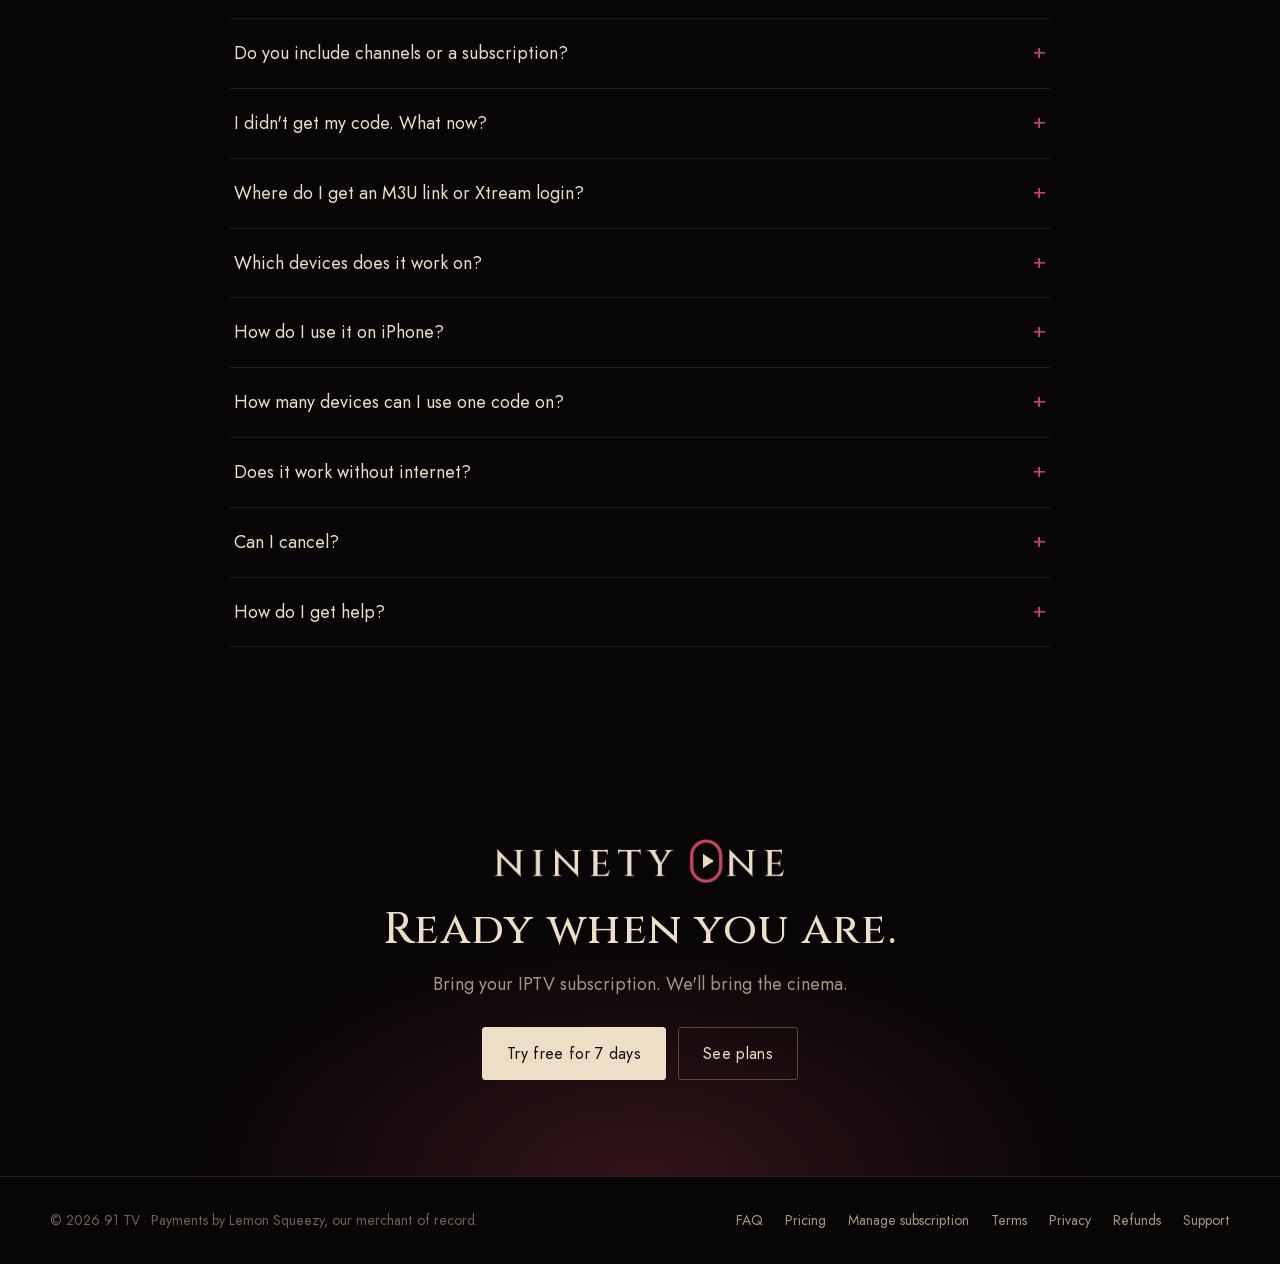
==== commit fc2a6261: "Rename plan titles to Monthly/Yearly/Lifetime plan Co-Authored-By: Claude Sonnet 5.5 <noreply@anthro" ====
--- a/docs/index.html
+++ b/docs/index.html
@@ -460,9 +460,9 @@
 <div class="head center"><span class="eyebrow" data-ar="الأسعار">Pricing</span><h2 data-ar="تطبيق واحد. ثلاث خطط بسيطة.">One app. Three simple plans.</h2><p class="sub" data-ar="تبدأ كل خطة برمز تجربة مجانية لمدة &lt;bdi&gt;7&lt;/bdi&gt; أيام. الخطط نفسها لـ &lt;bdi&gt;Android TV&lt;/bdi&gt; و &lt;bdi&gt;Windows&lt;/bdi&gt;، وكل رمز يعمل على جهازين.">Every plan starts with a free 7-day trial code. The same plans for Android TV and Windows, and every code works on 2 devices.</p></div>
 <div aria-label="Choose your device" class="plat" role="group"><button aria-pressed="true" class="on" data-ar="&lt;bdi&gt;Android TV&lt;/bdi&gt; و &lt;bdi&gt;Google TV&lt;/bdi&gt;" data-p="tv" type="button">Android TV &amp; Google TV</button><button aria-pressed="false" data-p="win" type="button">Windows</button></div>
 <div class="plans">
-<div class="plan"><h3 data-ar="شهر واحد">1 Month</h3><div class="amt">1.500<small data-ar="د.ب / شهريًا">BHD / month</small></div><div class="usd" data-ar="حوالي &lt;bdi&gt;4&lt;/bdi&gt; دولارات · إلغاء في أي وقت">about US$4 · cancel anytime</div><ul><li data-ar="كل المزايا">All features</li><li data-ar="جهازان">2 devices</li><li data-ar="تحديثات مجانية">Free updates</li></ul><a class="btn buyplan lemonsqueezy-button" data-ar="الباقة الشهرية" data-plan="month" href="#">Choose monthly</a></div>
-<div class="plan best"><span class="tag" data-ar="أفضل قيمة">Best value</span><h3 data-ar="سنة واحدة">1 Year</h3><div class="amt">7.500<small data-ar="د.ب / سنويًا">BHD / year</small></div><div class="usd" data-ar="حوالي &lt;bdi&gt;20&lt;/bdi&gt; دولارًا · &lt;bdi&gt;7&lt;/bdi&gt; أشهر مجانًا">about US$20 · 7 months free</div><ul><li data-ar="كل المزايا">All features</li><li data-ar="جهازان">2 devices</li><li data-ar="تحديثات مجانية">Free updates</li></ul><a class="btn buyplan lemonsqueezy-button" data-ar="الباقة السنوية" data-plan="year" href="#">Choose yearly</a></div>
-<div class="plan"><h3 data-ar="مدى الحياة">Lifetime</h3><div class="amt">15.000<small data-ar="د.ب مرة واحدة">BHD once</small></div><div class="usd" data-ar="حوالي &lt;bdi&gt;40&lt;/bdi&gt; دولارًا · ادفع مرة واحدة">about US$40 · pay once</div><ul><li data-ar="كل المزايا">All features</li><li data-ar="جهازان">2 devices</li><li data-ar="كل التحديثات المستقبلية">All future updates</li></ul><a class="btn buyplan lemonsqueezy-button" data-ar="باقة مدى الحياة" data-plan="life" href="#">Choose lifetime</a></div>
+<div class="plan"><h3 data-ar="الباقة الشهرية">Monthly plan</h3><div class="amt">1.500<small data-ar="د.ب / شهريًا">BHD / month</small></div><div class="usd" data-ar="حوالي &lt;bdi&gt;4&lt;/bdi&gt; دولارات · إلغاء في أي وقت">about US$4 · cancel anytime</div><ul><li data-ar="كل المزايا">All features</li><li data-ar="جهازان">2 devices</li><li data-ar="تحديثات مجانية">Free updates</li></ul><a class="btn buyplan lemonsqueezy-button" data-ar="الباقة الشهرية" data-plan="month" href="#">Choose monthly</a></div>
+<div class="plan best"><span class="tag" data-ar="أفضل قيمة">Best value</span><h3 data-ar="الباقة السنوية">Yearly plan</h3><div class="amt">7.500<small data-ar="د.ب / سنويًا">BHD / year</small></div><div class="usd" data-ar="حوالي &lt;bdi&gt;20&lt;/bdi&gt; دولارًا · &lt;bdi&gt;7&lt;/bdi&gt; أشهر مجانًا">about US$20 · 7 months free</div><ul><li data-ar="كل المزايا">All features</li><li data-ar="جهازان">2 devices</li><li data-ar="تحديثات مجانية">Free updates</li></ul><a class="btn buyplan lemonsqueezy-button" data-ar="الباقة السنوية" data-plan="year" href="#">Choose yearly</a></div>
+<div class="plan"><h3 data-ar="باقة مدى الحياة">Lifetime plan</h3><div class="amt">15.000<small data-ar="د.ب مرة واحدة">BHD once</small></div><div class="usd" data-ar="حوالي &lt;bdi&gt;40&lt;/bdi&gt; دولارًا · ادفع مرة واحدة">about US$40 · pay once</div><ul><li data-ar="كل المزايا">All features</li><li data-ar="جهازان">2 devices</li><li data-ar="كل التحديثات المستقبلية">All future updates</li></ul><a class="btn buyplan lemonsqueezy-button" data-ar="باقة مدى الحياة" data-plan="life" href="#">Choose lifetime</a></div>
 </div>
 <p class="small" data-ar="دفع آمن عبر &lt;bdi&gt;Lemon Squeezy&lt;/bdi&gt; · بطاقة أو &lt;bdi&gt;Apple Pay&lt;/bdi&gt; أو &lt;bdi&gt;Google Pay&lt;/bdi&gt; أو &lt;bdi&gt;PayPal&lt;/bdi&gt; · يصلك رمزك بالبريد فورًا">Secure checkout by Lemon Squeezy · Card, Apple Pay, Google Pay or PayPal · Your code arrives by email instantly</p>
 </div>
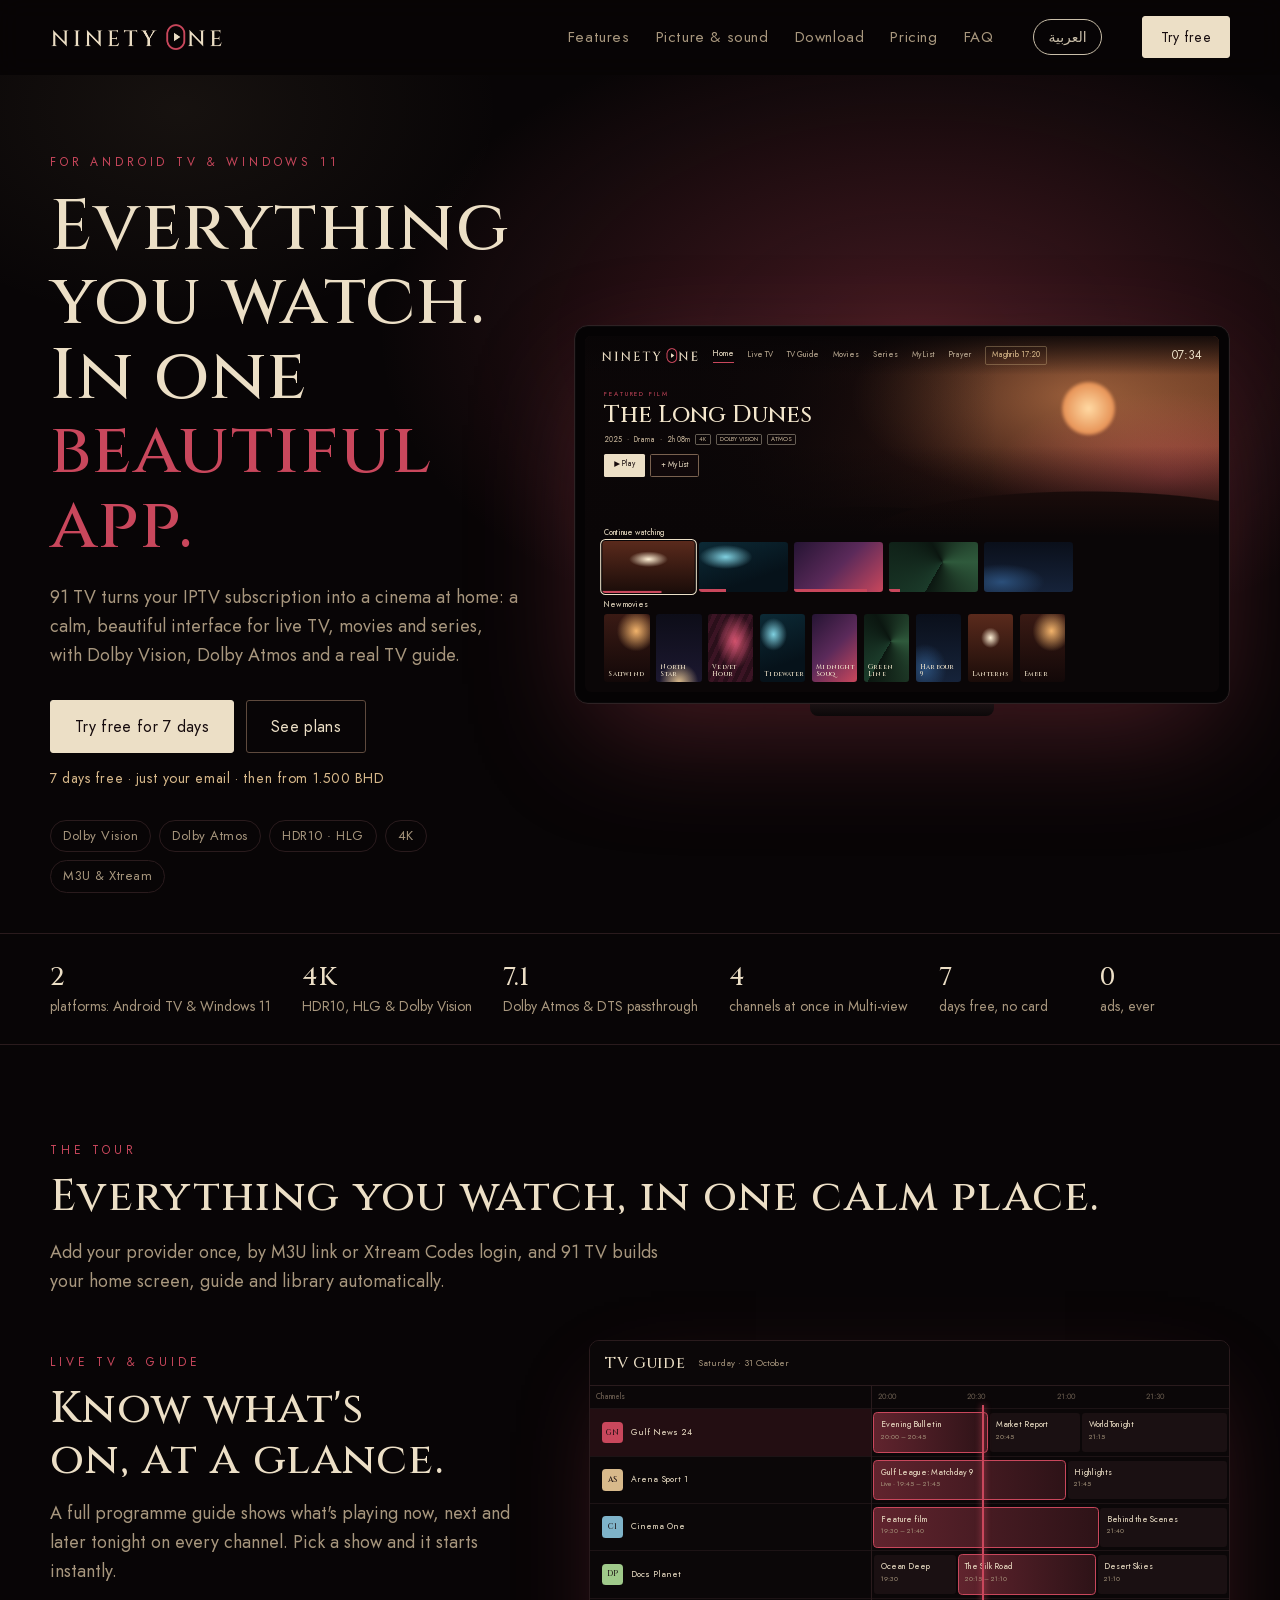
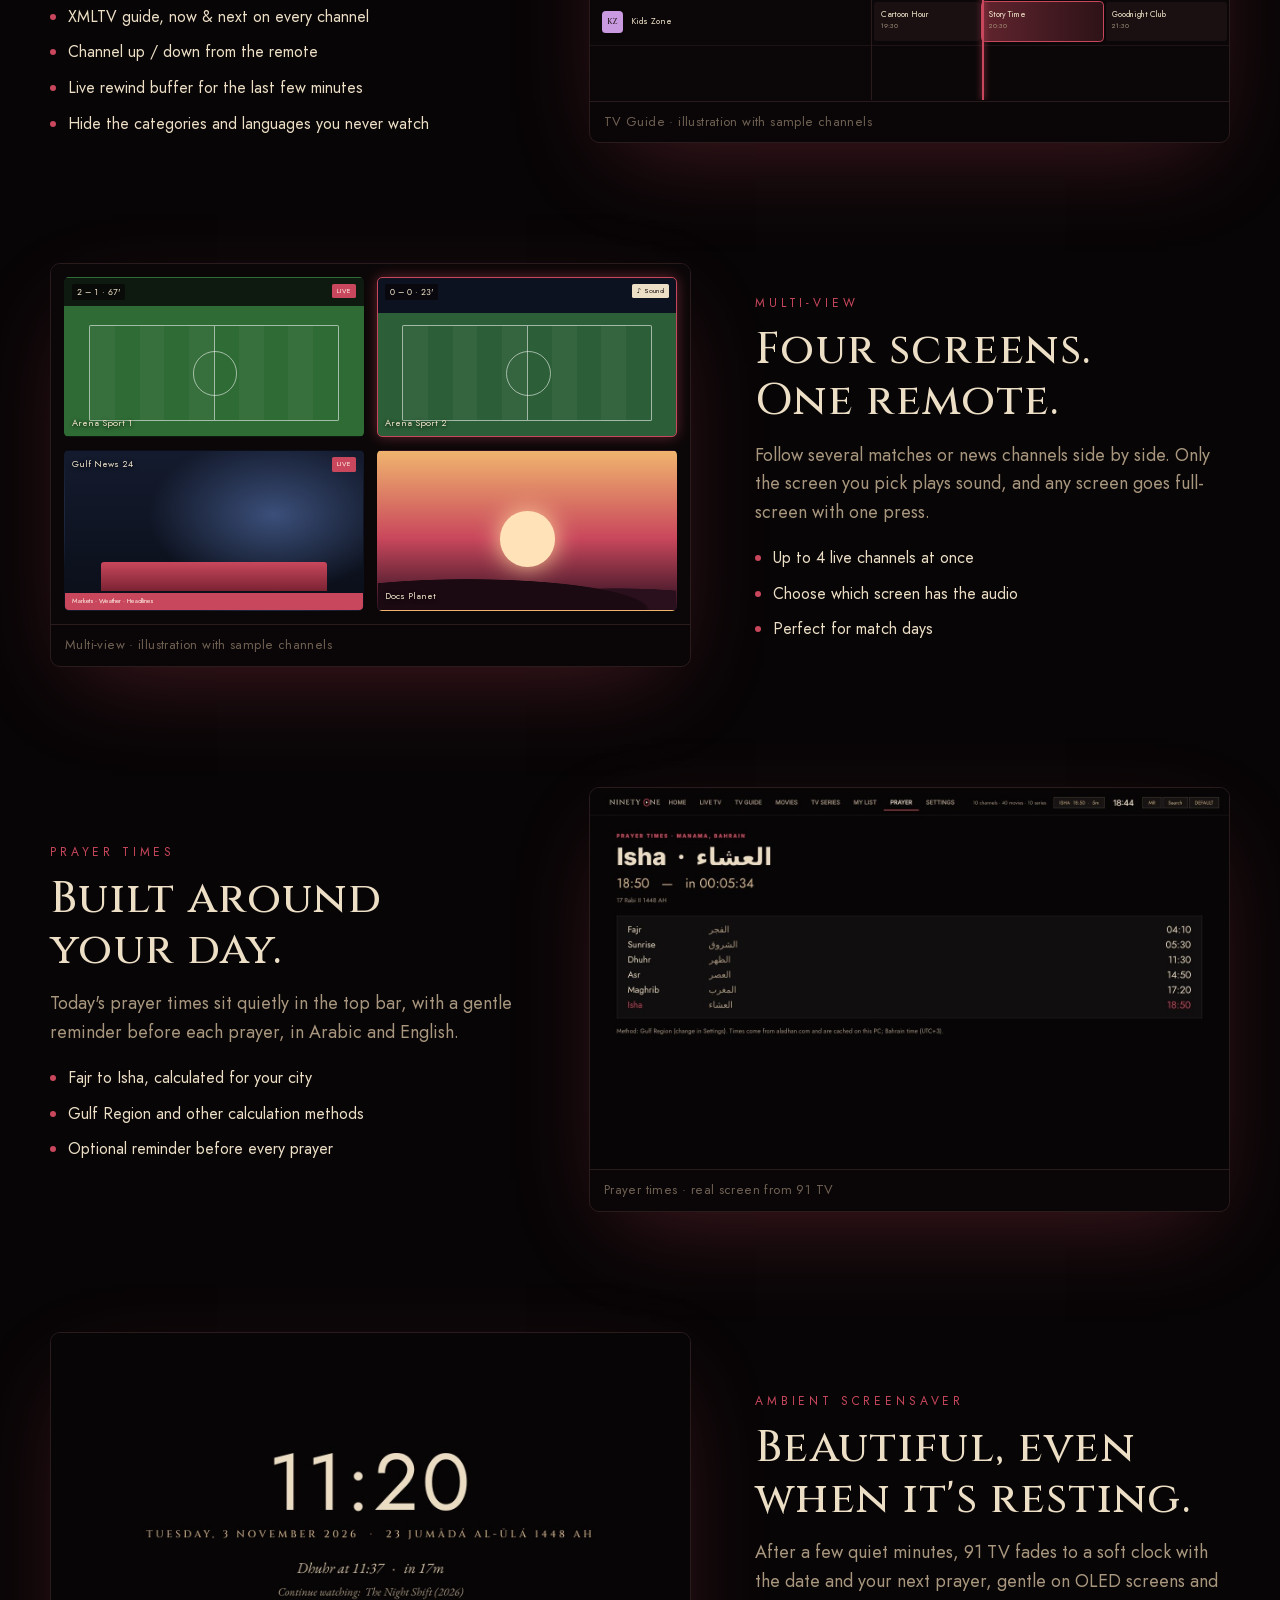
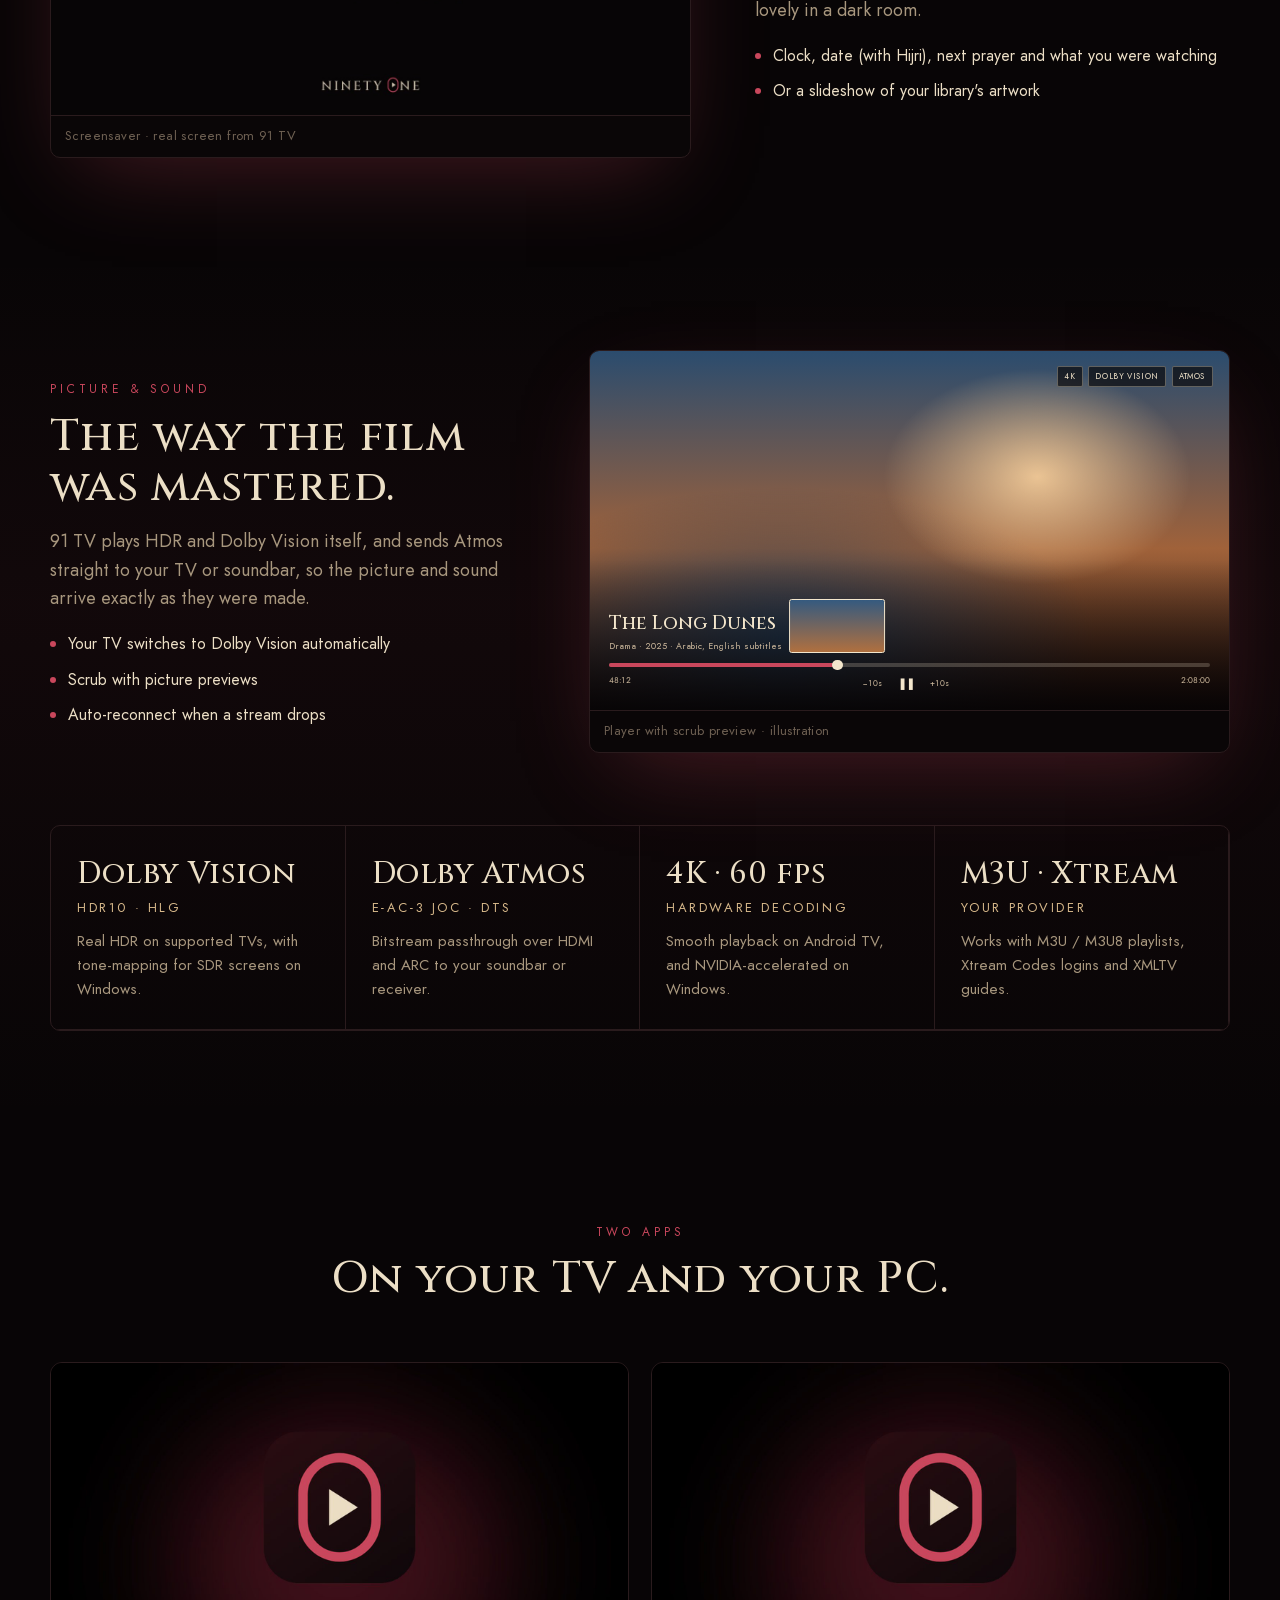
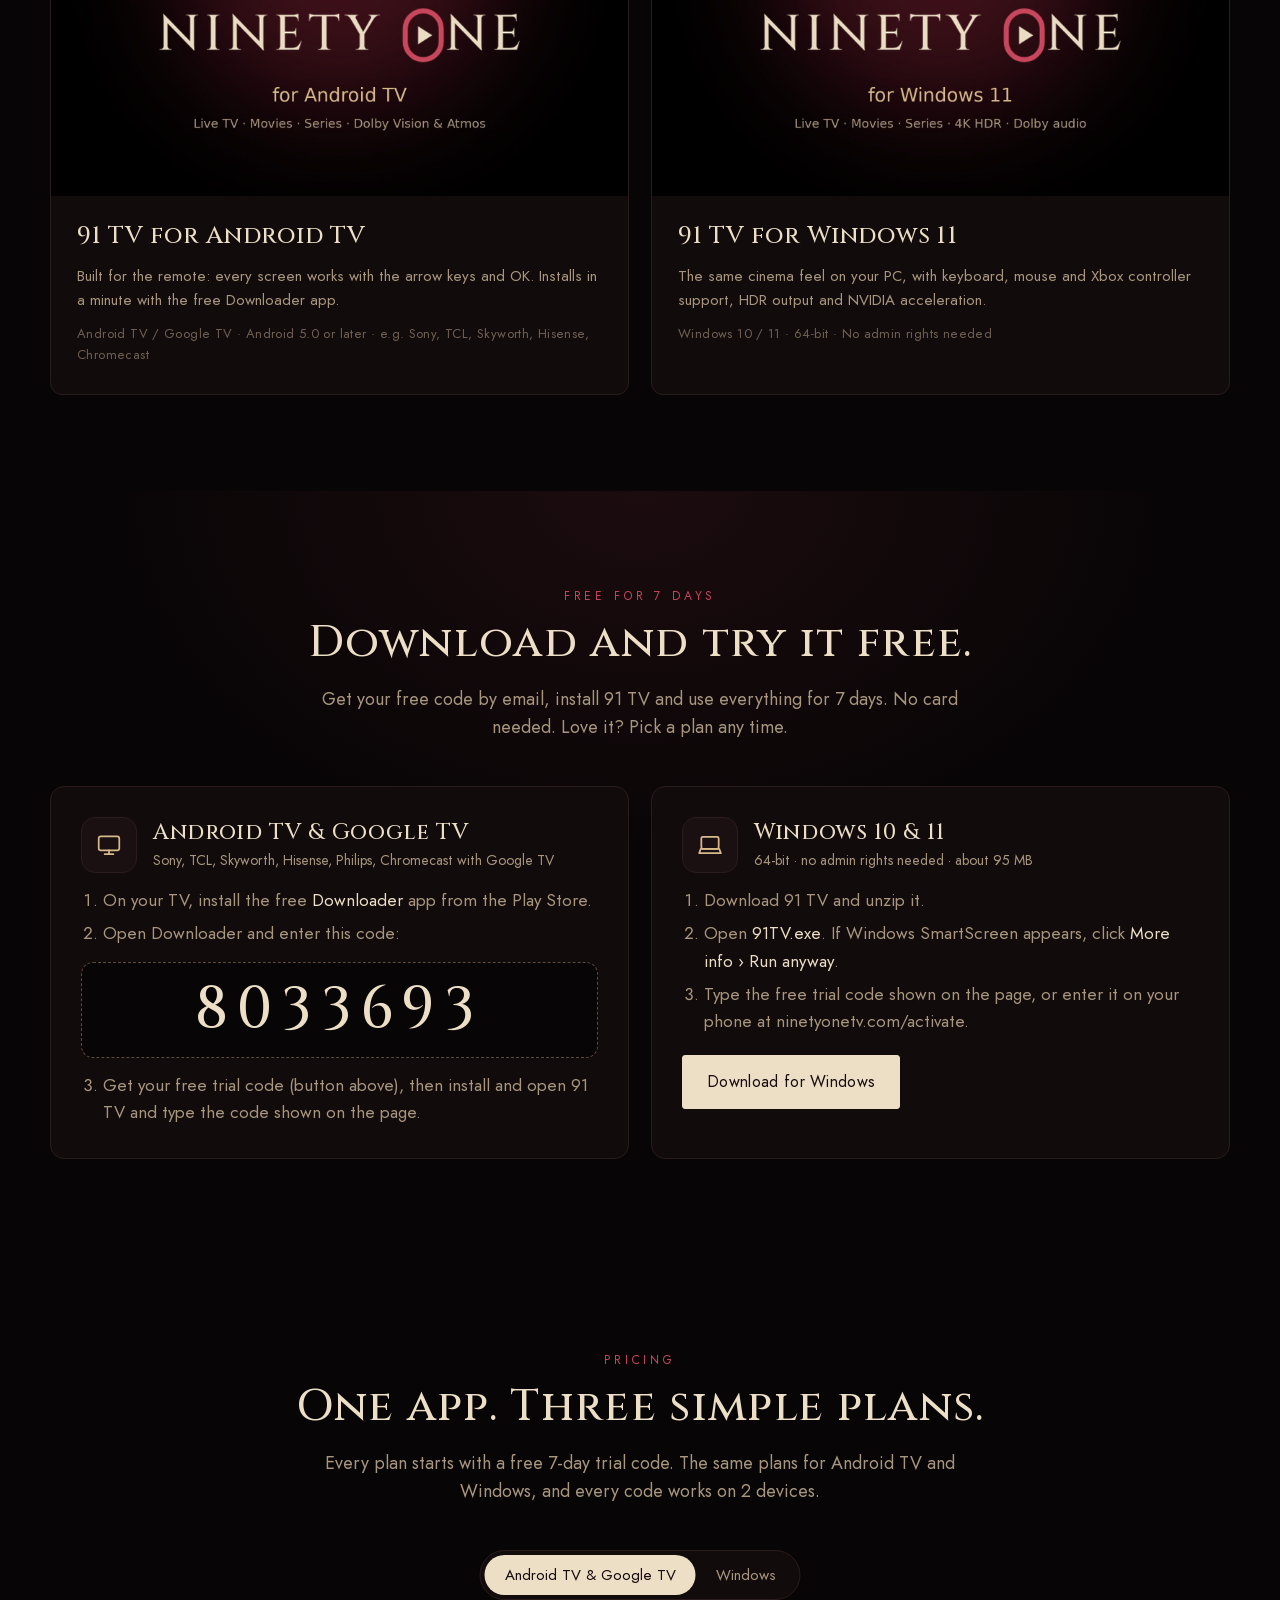
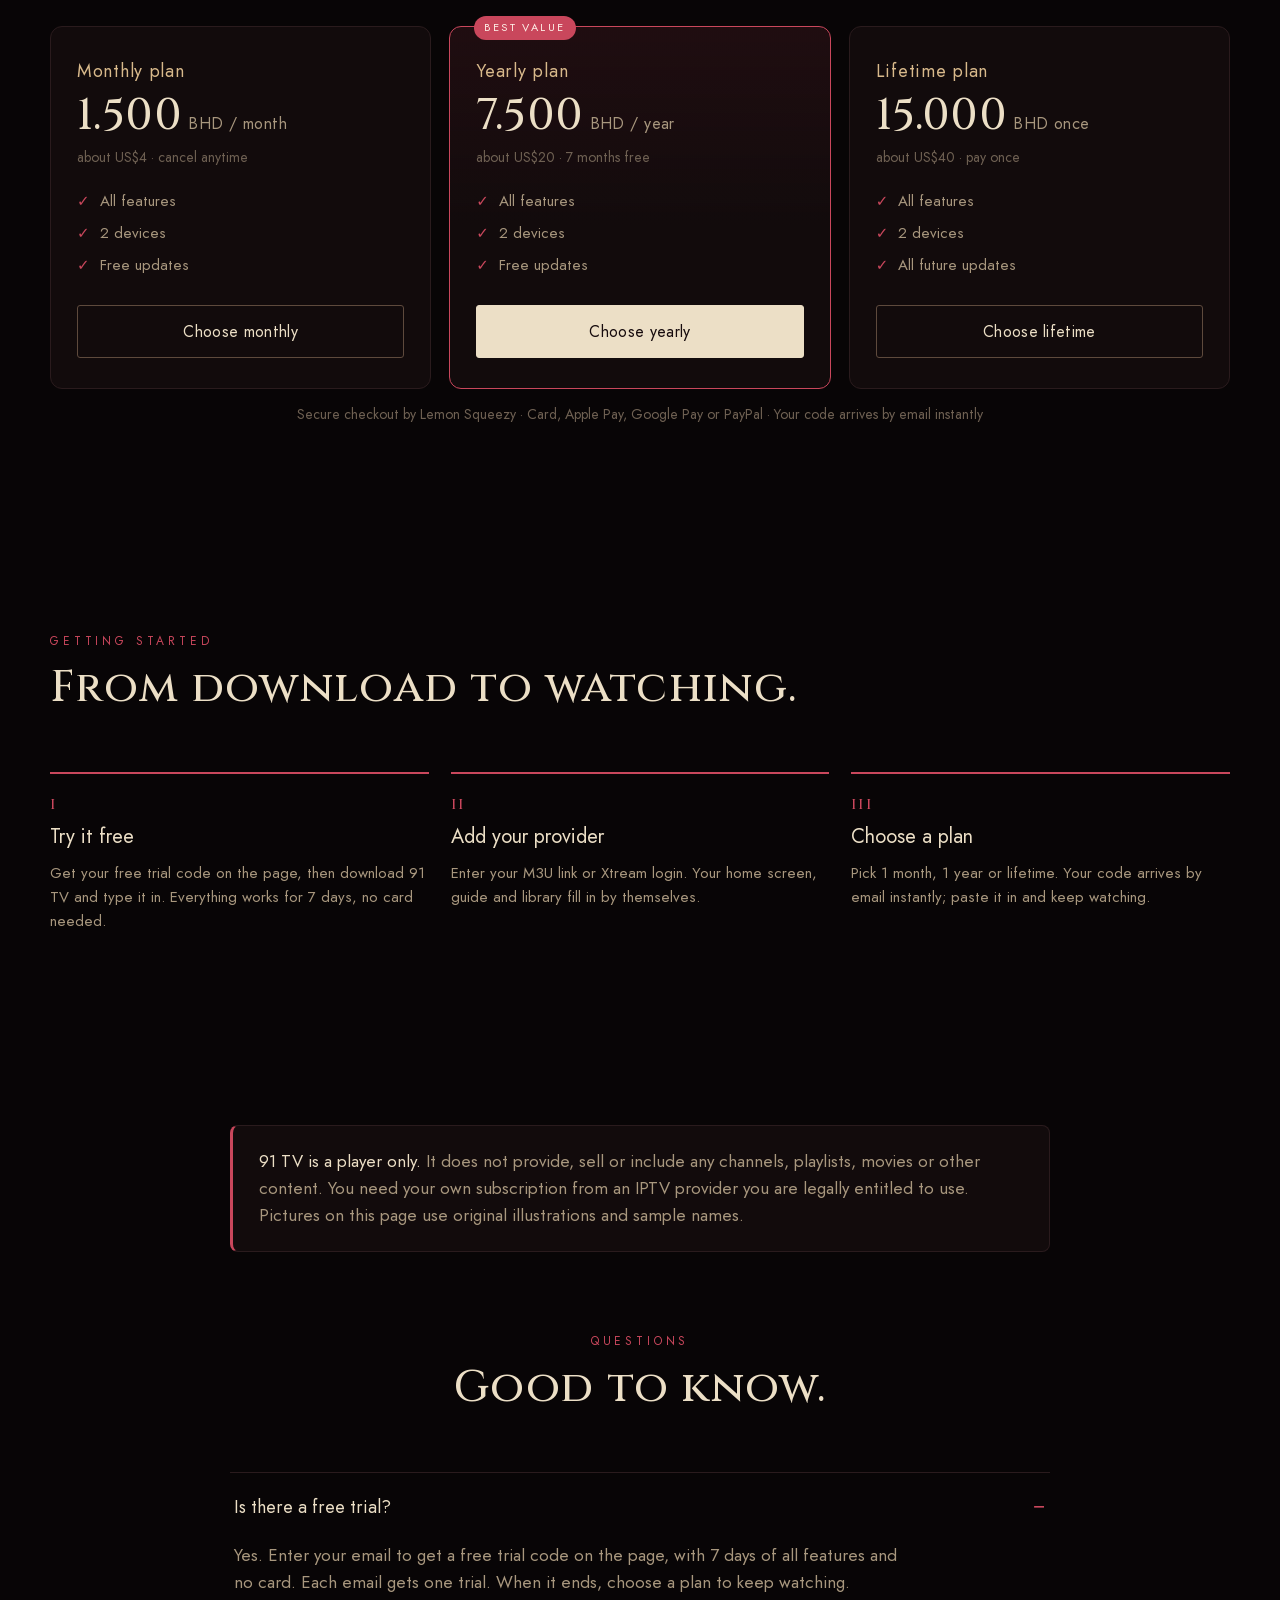
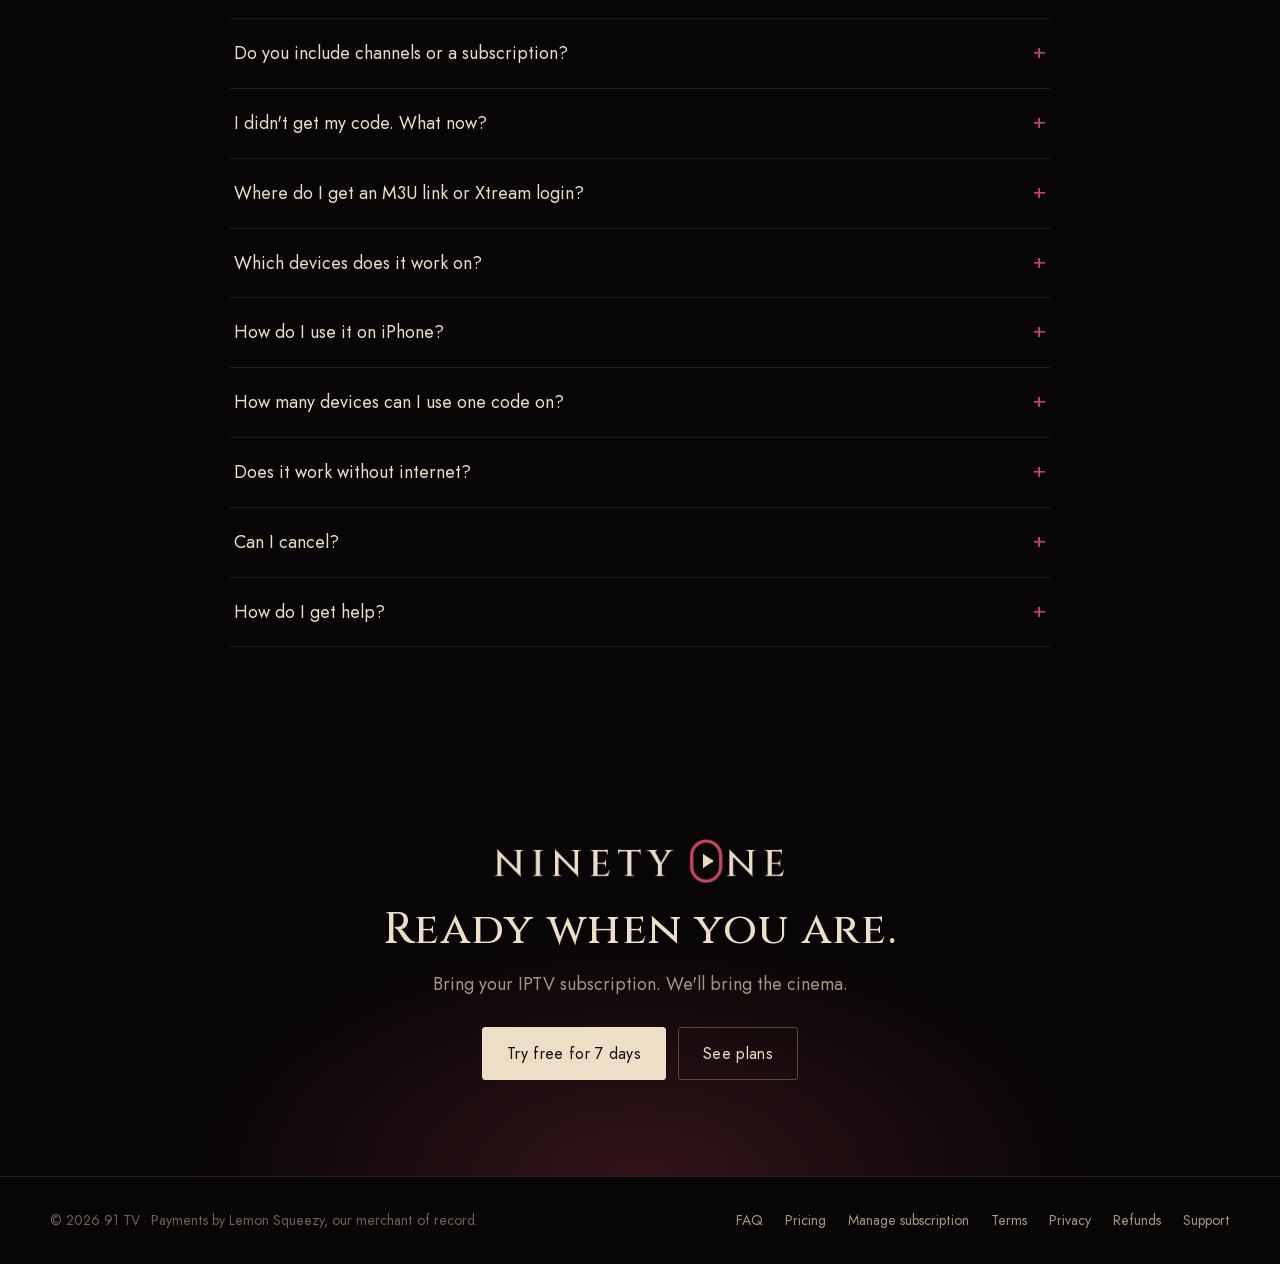
==== commit c2acc3f0: "Site: screensaver picture now matches the real screen Co-Authored-By: Claude Sonnet 5.5 <noreply@ant" ====
--- a/docs/index.html
+++ b/docs/index.html
@@ -387,7 +387,7 @@
 <span class="eyebrow" data-ar="شاشة التوقف الهادئة">Ambient screensaver</span>
 <h2 data-ar="جميل حتى وهو في وضع الراحة.">Beautiful, even when it's resting.</h2>
 <p data-ar="بعد بضع دقائق هادئة، ينتقل &lt;bdi&gt;91 TV&lt;/bdi&gt; إلى ساعة ناعمة مع التاريخ وصلاتك القادمة، لطيفة على شاشات &lt;bdi&gt;OLED&lt;/bdi&gt; وجميلة في الغرفة المظلمة.">After a few quiet minutes, 91 TV fades to a soft clock with the date and your next prayer, gentle on OLED screens and lovely in a dark room.</p>
-<ul><li data-ar="الساعة والتاريخ والصلاة القادمة">Clock, date and next prayer</li><li data-ar="أو عرض صور من مكتبتك">Or a slideshow of your library's artwork</li></ul>
+<ul><li data-ar="الساعة والتاريخ الميلادي والهجري والصلاة القادمة وما كنت تشاهده">Clock, date (with Hijri), next prayer and what you were watching</li><li data-ar="أو عرض صور من مكتبتك">Or a slideshow of your library's artwork</li></ul>
 </div>
 <figure class="frame" data-ar="شاشة التوقف · شاشة حقيقية من &lt;bdi&gt;91 TV&lt;/bdi&gt;" style="margin:0"><img alt="91 TV screensaver clock" height="860" loading="lazy" src="site/shot-saver.jpg" width="1440"/><figcaption>Screensaver · real screen from 91 TV</figcaption></figure>
 </div>
